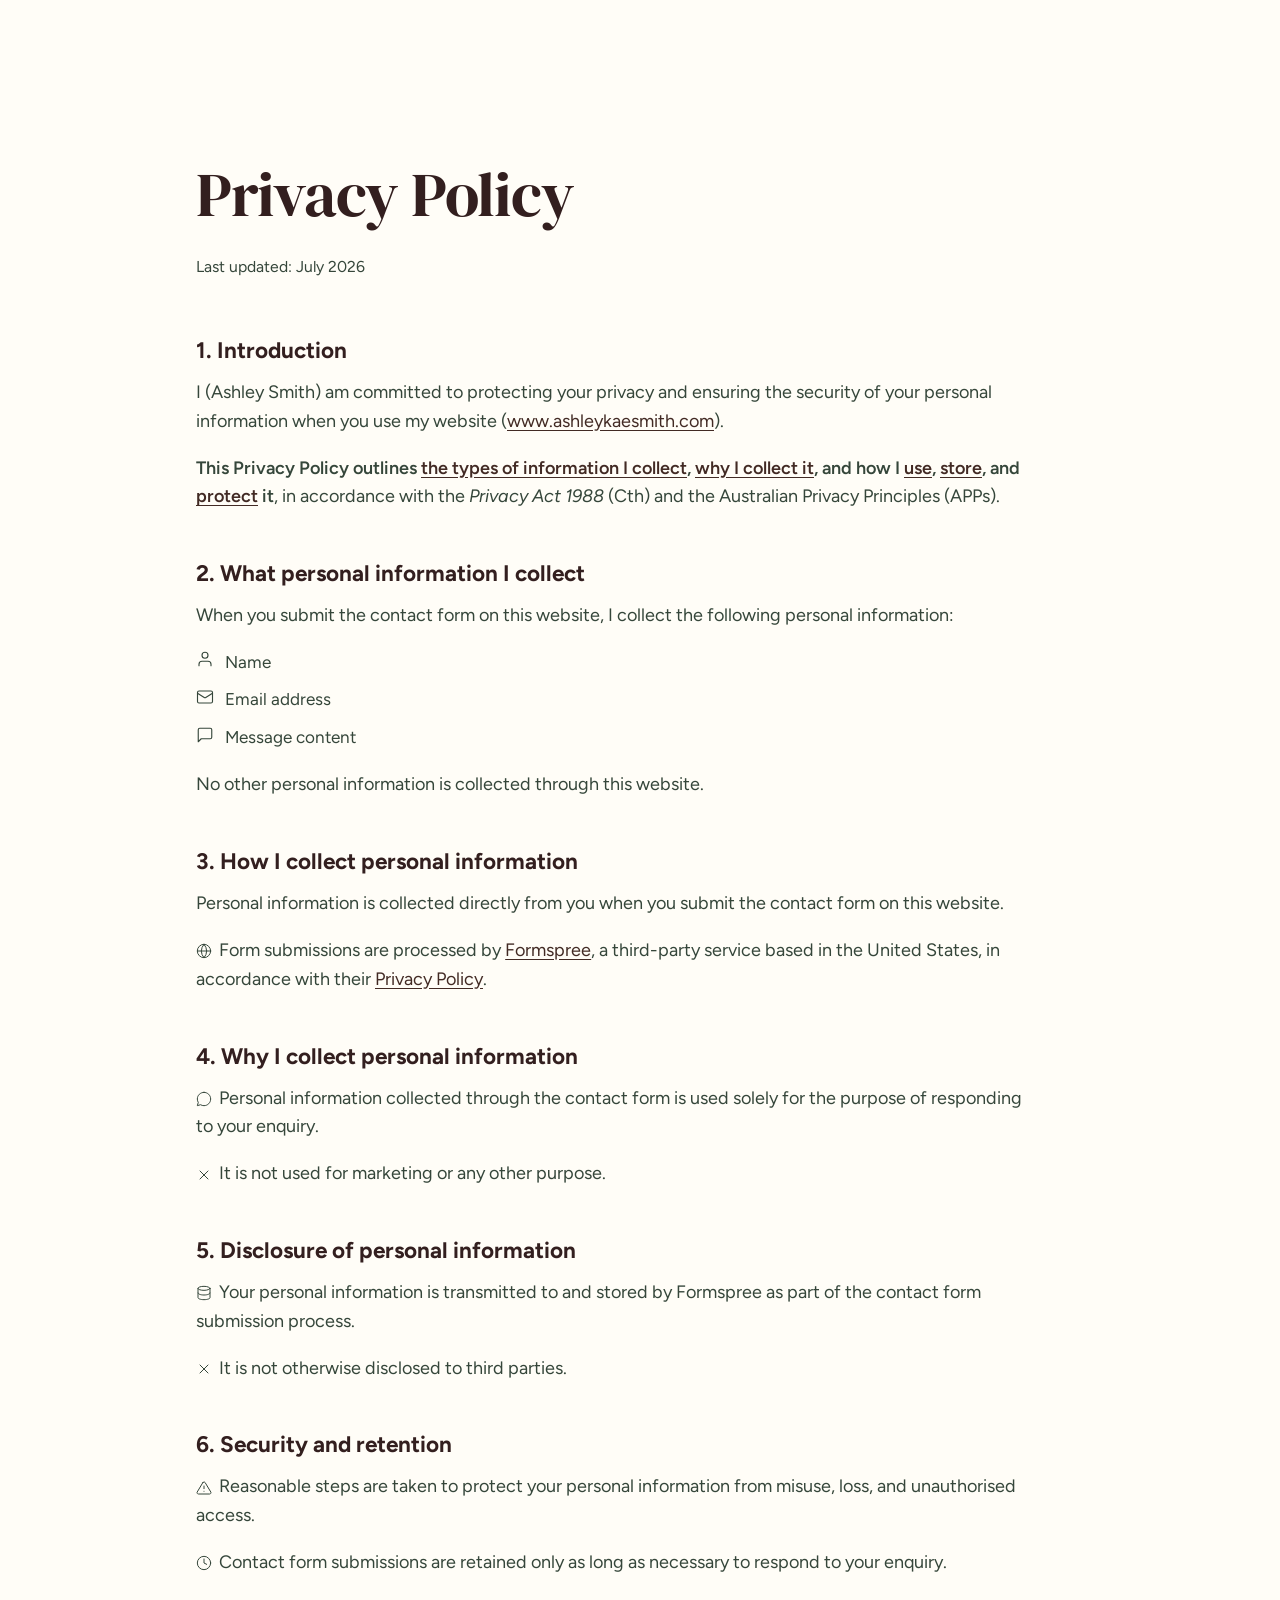
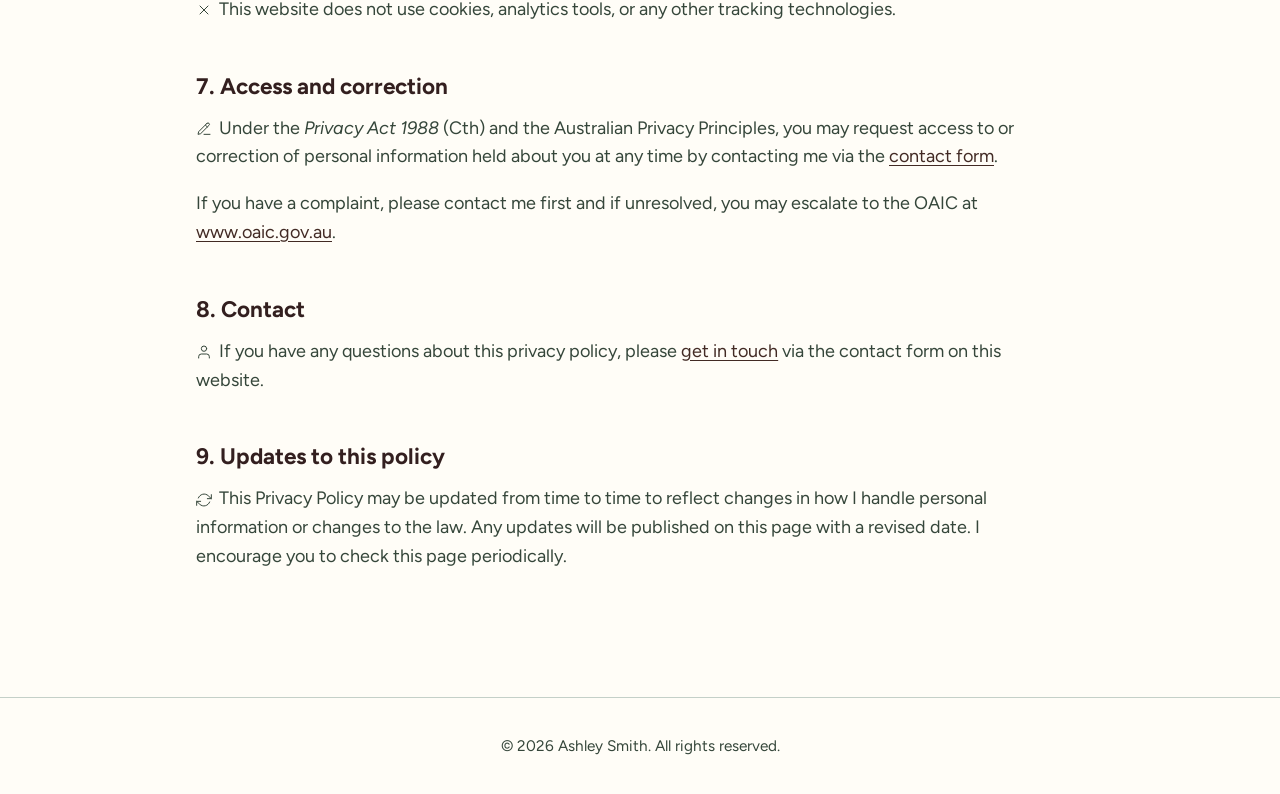
==== privacy.html @ 4164ea61 "Added privacy policy" ====
<!DOCTYPE html>
<html lang="en">
<head>
  <meta charset="UTF-8" />
  <meta name="viewport" content="width=device-width, initial-scale=1.0" />
  <title>Privacy Policy — Ashley Smith</title>
  <meta name="robots" content="noindex, follow" />
  <link rel="icon" href="icons/AS.svg" type="image/svg+xml" />
  <meta name="theme-color" content="#fffdf7" />
  <link rel="preconnect" href="https://fonts.googleapis.com" />
  <link rel="preconnect" href="https://fonts.gstatic.com" crossorigin />
  <link href="https://fonts.googleapis.com/css2?family=DM+Serif+Display:ital@0;1&family=Figtree:ital,wght@0,300..900;1,300..900&display=swap" rel="stylesheet" />
  <link rel="stylesheet" href="styles.css" />
  <style>
    .privacy-layout {
      max-width: var(--max-w);
      margin: 0 auto;
      padding: 8rem 2rem 6rem;
      display: flex;
      gap: 4rem;
      align-items: flex-start;
      justify-content: center;
    }

    .privacy-sidebar {
      flex: 0 0 200px;
      position: sticky;
      top: 9rem;
      align-self: flex-start;
      margin-top: 11rem;
    }

    .privacy-layout {
      justify-content: center;
    }

    .privacy-sidebar ol {
      list-style: none;
      padding: 0;
      margin: 0;
      border-left: 2px solid var(--light);
      padding-left: 1rem;
      display: flex;
      flex-direction: column;
      gap: 0.75rem;
    }

    .privacy-sidebar li a {
      font-size: 0.8rem;
      color: var(--gray);
      text-decoration: none;
      transition: color 0.2s;
      display: block;
      line-height: 1.4;
    }

    .privacy-sidebar li a:hover,
    .privacy-sidebar li a.active {
      color: var(--black);
      font-weight: 600;
    }

    .privacy-content {
      flex: 1;
      min-width: 0;
    }

    .privacy-content h1 {
      font-size: clamp(2rem, 5vw, 3.5rem);
      margin-bottom: 0.5rem;
    }

    .privacy-content .last-updated {
      font-size: 0.875rem;
      color: var(--gray);
      margin-bottom: 3rem;
      max-width: none;
    }

    .privacy-content h2 {
      font-size: 1.25rem;
      margin-top: 2.5rem;
      margin-bottom: 0.5rem;
      scroll-margin-top: 5rem;
    }

    .privacy-content p {
      margin-bottom: 1rem;
      max-width: 70ch;
    }

    .privacy-content a {
      color: var(--accent);
      text-decoration: underline;
      text-underline-offset: 3px;
    }

    .toc {
      background: var(--light);
      border-radius: var(--radius);
      padding: 1.25rem 1.5rem;
      margin-bottom: 2rem;
      display: inline-block;
    }

    .toc ol {
      list-style: none;
      padding: 0;
      margin: 0;
      display: flex;
      flex-direction: column;
      gap: 0.4rem;
    }

    .toc a {
      font-size: 0.875rem;
      color: var(--gray);
      text-decoration: none;
    }

    .data-list {
      list-style: none;
      padding: 0;
      margin: 0.75rem 0 1rem;
      display: flex;
      flex-direction: column;
      gap: 0.5rem;
    }

    .data-list li {
      display: flex;
      align-items: center;
      gap: 0.6rem;
      font-size: 0.95rem;
      color: var(--gray);
    }

    .data-icon {
      font-size: 1rem;
    }

    .toc a:hover {
      color: var(--black);
      text-decoration: underline;
      text-underline-offset: 3px;
    }

    @media (max-width: 700px) {
      .privacy-layout {
        flex-direction: column;
        gap: 2rem;
      }
      .privacy-sidebar {
        position: static;
        flex: none;
        width: 100%;
      }
      .privacy-sidebar ol {
        flex-direction: row;
        flex-wrap: wrap;
        border-left: none;
        border-top: 2px solid var(--light);
        padding-left: 0;
        padding-top: 1rem;
        gap: 0.5rem 1rem;
      }
    }
  </style>
</head>
<body>

<main>
    <div class="privacy-layout">

<div class="privacy-content">
        <h1>Privacy Policy</h1>
        <p class="last-updated">Last updated: July 2026</p>

        <h2 id="s1">1. Introduction</h2>
        <p>I (Ashley Smith) am committed to protecting your privacy and ensuring the security of your personal information when you use my website (<a href="https://www.ashleykaesmith.com">www.ashleykaesmith.com</a>).</p>
        <p><span style="font-weight:600;">This Privacy Policy outlines <a href="#s2">the types of information I collect</a>, <a href="#s4">why I collect it</a>, and how I <a href="#s4">use</a>, <a href="#s5">store</a>, and <a href="#s6">protect</a> it</span>, in accordance with the <em>Privacy Act 1988</em> (Cth) and the Australian Privacy Principles (APPs).</p>

        <h2 id="s2">2. What personal information I collect</h2>
        <p>When you submit the contact form on this website, I collect the following personal information:</p>
        <ul class="data-list">
          <li>
            <span class="data-icon">
              <svg xmlns="http://www.w3.org/2000/svg" width="18" height="18" viewBox="0 0 24 24" fill="none" stroke="currentColor" stroke-width="1.5" stroke-linecap="round" stroke-linejoin="round"><path d="M20 21v-2a4 4 0 0 0-4-4H8a4 4 0 0 0-4 4v2"/><circle cx="12" cy="7" r="4"/></svg>
            </span>
            Name
          </li>
          <li>
            <span class="data-icon">
              <svg xmlns="http://www.w3.org/2000/svg" width="18" height="18" viewBox="0 0 24 24" fill="none" stroke="currentColor" stroke-width="1.5" stroke-linecap="round" stroke-linejoin="round"><rect width="20" height="16" x="2" y="4" rx="2"/><path d="m22 7-8.97 5.7a1.94 1.94 0 0 1-2.06 0L2 7"/></svg>
            </span>
            Email address
          </li>
          <li>
            <span class="data-icon">
              <svg xmlns="http://www.w3.org/2000/svg" width="18" height="18" viewBox="0 0 24 24" fill="none" stroke="currentColor" stroke-width="1.5" stroke-linecap="round" stroke-linejoin="round"><path d="M21 15a2 2 0 0 1-2 2H7l-4 4V5a2 2 0 0 1 2-2h14a2 2 0 0 1 2 2z"/></svg>
            </span>
            Message content
          </li>
        </ul>
        <p>No other personal information is collected through this website.</p>

        <h2 id="s3">3. How I collect personal information</h2>
        <p>Personal information is collected directly from you when you submit the contact form on this website.</p>
        <p style="max-width:70ch;">
          <svg xmlns="http://www.w3.org/2000/svg" width="16" height="16" viewBox="0 0 24 24" fill="none" stroke="currentColor" stroke-width="1.5" stroke-linecap="round" stroke-linejoin="round" style="display:inline; vertical-align:middle; margin-right:0.4rem; color:var(--gray);"><circle cx="12" cy="12" r="10"/><path d="M2 12h20"/><path d="M12 2a15.3 15.3 0 0 1 4 10 15.3 15.3 0 0 1-4 10 15.3 15.3 0 0 1-4-10 15.3 15.3 0 0 1 4-10z"/></svg>Form submissions are processed by <a href="https://formspree.io" target="_blank" rel="noopener noreferrer">Formspree</a>, a third-party service based in the United States, in accordance with their <a href="https://formspree.io/legal/privacy-policy" target="_blank" rel="noopener noreferrer">Privacy Policy</a>.
        </p>

        <h2 id="s4">4. Why I collect personal information</h2>
        <p style="max-width:70ch;">
          <svg xmlns="http://www.w3.org/2000/svg" width="16" height="16" viewBox="0 0 24 24" fill="none" stroke="currentColor" stroke-width="1.5" stroke-linecap="round" stroke-linejoin="round" style="display:inline; vertical-align:middle; margin-right:0.4rem; color:var(--gray);"><path d="M12 2C6.477 2 2 6.477 2 12c0 1.89.525 3.66 1.438 5.168L2 22l4.832-1.438A9.956 9.956 0 0 0 12 22c5.523 0 10-4.477 10-10S17.523 2 12 2z"/></svg>Personal information collected through the contact form is used solely for the purpose of responding to your enquiry.
        </p>
        <p style="max-width:70ch;">
          <svg xmlns="http://www.w3.org/2000/svg" width="16" height="16" viewBox="0 0 24 24" fill="none" stroke="currentColor" stroke-width="1.5" stroke-linecap="round" stroke-linejoin="round" style="display:inline; vertical-align:middle; margin-right:0.4rem; color:var(--gray);"><line x1="18" y1="6" x2="6" y2="18"/><line x1="6" y1="6" x2="18" y2="18"/></svg>It is not used for marketing or any other purpose.
        </p>

        <h2 id="s5">5. Disclosure of personal information</h2>
        <p style="max-width:70ch;">
          <svg xmlns="http://www.w3.org/2000/svg" width="16" height="16" viewBox="0 0 24 24" fill="none" stroke="currentColor" stroke-width="1.5" stroke-linecap="round" stroke-linejoin="round" style="display:inline; vertical-align:middle; margin-right:0.4rem; color:var(--gray);"><ellipse cx="12" cy="5" rx="9" ry="3"/><path d="M21 12c0 1.66-4 3-9 3s-9-1.34-9-3"/><path d="M3 5v14c0 1.66 4 3 9 3s9-1.34 9-3V5"/></svg>Your personal information is transmitted to and stored by Formspree as part of the contact form submission process.
        </p>
        <p style="max-width:70ch;">
          <svg xmlns="http://www.w3.org/2000/svg" width="16" height="16" viewBox="0 0 24 24" fill="none" stroke="currentColor" stroke-width="1.5" stroke-linecap="round" stroke-linejoin="round" style="display:inline; vertical-align:middle; margin-right:0.4rem; color:var(--gray);"><line x1="18" y1="6" x2="6" y2="18"/><line x1="6" y1="6" x2="18" y2="18"/></svg>It is not otherwise disclosed to third parties.
        </p>

        <h2 id="s6">6. Security and retention</h2>
        <p style="max-width:70ch;">
          <svg xmlns="http://www.w3.org/2000/svg" width="16" height="16" viewBox="0 0 24 24" fill="none" stroke="currentColor" stroke-width="1.5" stroke-linecap="round" stroke-linejoin="round" style="display:inline; vertical-align:middle; margin-right:0.4rem; color:var(--gray);"><path d="M10.29 3.86L1.82 18a2 2 0 0 0 1.71 3h16.94a2 2 0 0 0 1.71-3L13.71 3.86a2 2 0 0 0-3.42 0z"/><line x1="12" y1="9" x2="12" y2="13"/><line x1="12" y1="17" x2="12.01" y2="17"/></svg>Reasonable steps are taken to protect your personal information from misuse, loss, and unauthorised access.
        </p>
        <p style="max-width:70ch;">
          <svg xmlns="http://www.w3.org/2000/svg" width="16" height="16" viewBox="0 0 24 24" fill="none" stroke="currentColor" stroke-width="1.5" stroke-linecap="round" stroke-linejoin="round" style="display:inline; vertical-align:middle; margin-right:0.4rem; color:var(--gray);"><circle cx="12" cy="12" r="10"/><polyline points="12 6 12 12 16 14"/></svg>Contact form submissions are retained only as long as necessary to respond to your enquiry.
        </p>
        <p style="max-width:70ch;">
          <svg xmlns="http://www.w3.org/2000/svg" width="16" height="16" viewBox="0 0 24 24" fill="none" stroke="currentColor" stroke-width="1.5" stroke-linecap="round" stroke-linejoin="round" style="display:inline; vertical-align:middle; margin-right:0.4rem; color:var(--gray);"><line x1="18" y1="6" x2="6" y2="18"/><line x1="6" y1="6" x2="18" y2="18"/></svg>This website does not use cookies, analytics tools, or any other tracking technologies.
        </p>

        <h2 id="s7">7. Access and correction</h2>
        <p style="max-width:70ch;">
          <svg xmlns="http://www.w3.org/2000/svg" width="16" height="16" viewBox="0 0 24 24" fill="none" stroke="currentColor" stroke-width="1.5" stroke-linecap="round" stroke-linejoin="round" style="display:inline; vertical-align:middle; margin-right:0.4rem; color:var(--gray);"><path d="M12 20h9"/><path d="M16.5 3.5a2.121 2.121 0 0 1 3 3L7 19l-4 1 1-4L16.5 3.5z"/><path d="M14 6l3 3"/></svg>Under the <em>Privacy Act 1988</em> (Cth) and the Australian Privacy Principles, you may request access to or correction of personal information held about you at any time by contacting me via the <a href="index.html#contact">contact form</a>.
        </p>
        <p>If you have a complaint, please contact me first and if unresolved, you may escalate to the OAIC at <a href="https://www.oaic.gov.au" target="_blank" rel="noopener noreferrer">www.oaic.gov.au</a>.</p>

        <h2 id="s8">8. Contact</h2>
        <p style="max-width:70ch;">
          <svg xmlns="http://www.w3.org/2000/svg" width="16" height="16" viewBox="0 0 24 24" fill="none" stroke="currentColor" stroke-width="1.5" stroke-linecap="round" stroke-linejoin="round" style="display:inline; vertical-align:middle; margin-right:0.4rem; color:var(--gray);"><path d="M20 21v-2a4 4 0 0 0-4-4H8a4 4 0 0 0-4 4v2"/><circle cx="12" cy="7" r="4"/></svg>If you have any questions about this privacy policy, please <a href="index.html#contact">get in touch</a> via the contact form on this website.
        </p>

        <h2 id="s9">9. Updates to this policy</h2>
        <p style="max-width:70ch;">
          <svg xmlns="http://www.w3.org/2000/svg" width="16" height="16" viewBox="0 0 24 24" fill="none" stroke="currentColor" stroke-width="1.5" stroke-linecap="round" stroke-linejoin="round" style="display:inline; vertical-align:middle; margin-right:0.4rem; color:var(--gray);"><polyline points="23 4 23 10 17 10"/><polyline points="1 20 1 14 7 14"/><path d="M3.51 9a9 9 0 0 1 14.85-3.36L23 10M1 14l4.64 4.36A9 9 0 0 0 20.49 15"/></svg>This Privacy Policy may be updated from time to time to reflect changes in how I handle personal information or changes to the law. Any updates will be published on this page with a revised date. I encourage you to check this page periodically.
        </p>
      </div>

    </div>
  </main>

  <footer>
    <p>&copy; <span id="footer-year"></span> Ashley Smith. All rights reserved.</p>
  </footer>

  <script>
    document.getElementById('footer-year').textContent = new Date().getFullYear();

    const sections = document.querySelectorAll('.privacy-content h2');
    const links = document.querySelectorAll('.privacy-sidebar a');

    const observer = new IntersectionObserver(entries => {
      entries.forEach(entry => {
        if (entry.isIntersecting) {
          links.forEach(l => l.classList.remove('active'));
          const active = document.querySelector(`.privacy-sidebar a[href="#${entry.target.id}"]`);
          if (active) active.classList.add('active');
        }
      });
    }, { rootMargin: '-20% 0px -70% 0px' });

    sections.forEach(s => observer.observe(s));
  </script>

</body>
</html>
---- styles.css ----
/* ── Reset & Base ── */
*, *::before, *::after {
  box-sizing: border-box;
  margin: 0;
  padding: 0;
}

:root {
  --evergreen:       #04251c;
  --dark-slate-grey: #35463a;
  --porcelain:       #fffdf7;
  --dark-coffee:     #422a24;
  --coffee-bean:     #331F1F;

  --black:   var(--coffee-bean);
  --white:   var(--porcelain);
  --accent:  var(--dark-coffee);
  --gray:    var(--dark-slate-grey);
  --light:   #c4d0c8;

  --font-sans: "Figtree", sans-serif;
  --max-w: 960px;
  --radius: 12px;

  --nav-bg:        rgba(255, 253, 247, 0.88);
  --nav-mobile-bg: rgba(255, 253, 247, 0.97);
  --focus-ring:    rgba(79, 51, 43, 0.25);
}

html {
  scroll-behavior: smooth;
  font-size: 18px;
}

body {
  font-family: var(--font-sans);
  background: var(--white);
  color: var(--black);
  line-height: 1.6;
}

/* ── Typography ── */
h1 { font-size: clamp(3rem, 8vw, 6rem); font-weight: 400; letter-spacing: -0.02em; font-family: "DM Serif Display", serif; }
h2 { font-size: clamp(1.75rem, 4vw, 2.5rem); font-weight: 700; margin-bottom: 1.25rem; }
h3 { font-size: 1.125rem; font-weight: 600; margin-bottom: 0.5rem; }
p  { color: var(--gray); max-width: 60ch; }

/* ── Layout Helpers ── */
.container {
  max-width: var(--max-w);
  margin: 0 auto;
  padding: 0 1rem;
}

/* ── Nav ── */
header {
  position: fixed;
  top: 0; left: 0; right: 0;
  z-index: 100;
  backdrop-filter: blur(12px);
  -webkit-backdrop-filter: blur(12px);
  background: var(--nav-bg);
  border-bottom: 1px solid rgba(66, 42, 36, 0.3);
}

nav {
  max-width: var(--max-w);
  margin: 0 auto;
  padding: 0 1rem;
  height: 64px;
  display: flex;
  align-items: center;
  justify-content: space-between;
}

.logo {
  display: flex;
  align-items: center;
  text-decoration: none;
  transition: transform 0.2s;
}

.logo:hover { transform: translateY(-2px); }

.logo-img {
  display: block;
  height: 44px;
  width: auto;
  transition: filter 0.3s ease;
}

nav ul {
  list-style: none;
  display: flex;
  gap: 2rem;
}

nav a {
  text-decoration: none;
  color: var(--gray);
  font-size: 1rem;
  transition: color 0.2s;
}

nav a:hover { color: var(--black); font-weight: 700; text-decoration: underline; text-underline-offset: 6px; }

nav a.active { color: var(--black); font-weight: 700; text-decoration: underline; text-underline-offset: 6px; }

/* ── Hero ── */
#hero {
  min-height: 100vh;
  display: flex;
  align-items: center;
  padding: 0 1rem;
  max-width: var(--max-w);
  margin: 0 auto;
  position: relative;
}

.hero-content { padding-top: 64px; }

@media (max-width: 640px) {
  #hero {
    min-height: auto;
    padding-top: 10rem;
    padding-bottom: 10rem;
  }
  section#about {
    padding: 4rem 0 4rem !important;
  }
  section#research {
    padding: 4rem 0 4rem !important;
  }
  section#beyond {
    padding: 4rem 0 4rem !important;
  }
  section#contact {
    padding: 4rem 0 4rem !important;
  }
  .skills li::after {
    display: none;
  }
}


.scroll-indicator {
  position: absolute;
  bottom: 2rem;
  left: 50%;
  transform: translateX(-50%);
  color: var(--gray);
  opacity: 0.45;
  animation: scroll-bounce 2s ease-in-out infinite;
  transition: opacity 0.5s ease;
}

.scroll-indicator.hidden {
  opacity: 0;
  pointer-events: none;
}

@keyframes scroll-bounce {
  0%, 100% { transform: translateX(-50%) translateY(0); }
  50%       { transform: translateX(-50%) translateY(7px); }
}

.hero-heading {
  display: flex;
  flex-direction: column;
  max-width: none;
}

.eyebrow {
  color: var(--accent);
  font-size: 1.25rem;
  font-weight: 500;
  letter-spacing: 0.02em;
}

.hero-name {
  color: var(--black);
  font-size: clamp(3rem, 8vw, 6rem);
  font-weight: 400;
  letter-spacing: -0.02em;
  font-family: "DM Serif Display", serif;
}

.tagline {
  font-size: clamp(1rem, 2.5vw, 1.5rem);
  color: var(--gray);
  margin: 0.75rem 0 2rem;
  max-width: none;
}

/* ── Buttons ── */
.btn {
  display: inline-block;
  background: var(--black);
  color: var(--white);
  text-decoration: none;
  padding: 0.75rem 1.75rem;
  border-radius: var(--radius);
  font-size: 0.95rem;
  font-weight: 500;
  transition: background 0.2s, transform 0.15s;
}

.btn:hover {
  background: var(--accent);
  transform: translateY(-2px);
}

.link {
  color: var(--accent);
  text-decoration: none;
  font-weight: 500;
  font-size: 0.9rem;
}

.link:hover { text-decoration: underline; }

.btn-porcelain {
  background: var(--porcelain);
  color: var(--evergreen);
}

.btn-porcelain:hover {
  background: var(--light);
  color: var(--evergreen);
}

/* ── Sections ── */
section:not(#hero) {
  padding: 6rem 0;
}

/* ── About ── */
#about { padding-top: 3rem; }

.about-layout {
  display: flex;
  align-items: flex-start;
  gap: 5rem;
  margin-top: 0.5rem;
}

.about-portrait {
  flex: 0 0 220px;
  border-radius: var(--radius);
  overflow: hidden;
  background: var(--light);
}

.about-portrait img {
  width: 100%;
  aspect-ratio: 3 / 4;
  object-fit: cover;
  display: block;
  /* placeholder tint when no image is loaded */
  background: var(--light);
}

.about-body {
  flex: 1;
  padding-top: 0.25rem;
}

@media (max-width: 640px) {
  .about-layout {
    flex-direction: column;
    gap: 1.5rem;
  }
  .about-portrait {
    flex: 0 0 auto;
    width: 80%;
    margin: 0 auto;
  }
  .skills {
    justify-content: center;
  }
}

.skills {
  list-style: none;
  display: flex;
  flex-wrap: wrap;
  gap: 0.75rem;
  margin-top: 1.75rem;
}

.skills li {
  background: var(--light);
  color: var(--black);
  padding: 0.4rem 1rem;
  border-radius: 999px;
  font-size: 0.875rem;
  font-weight: 500;
  position: relative;
  cursor: default;
}

.skills li::after {
  content: attr(data-tooltip);
  position: absolute;
  top: calc(100% + 10px);
  left: 50%;
  transform: translateX(-50%);
  background: var(--black);
  color: var(--white);
  font-size: 0.8rem;
  font-weight: 400;
  line-height: 1.5;
  padding: 0.6rem 0.875rem;
  border-radius: 8px;
  width: max-content;
  max-width: 220px;
  white-space: normal;
  text-align: center;
  opacity: 0;
  pointer-events: none;
  transition: opacity 0.2s;
  z-index: 50;
}

.skills li:hover::after {
  opacity: 1;
}

/* ── Education Timeline ── */
.education {
  margin-top: 1.75rem;
}

.education-heading {
  margin-bottom: 1rem;
}

.education-type { 
  font-weight: 600;
  font-size: 0.95rem;
  color: var(--black);
}

.education-date {
  font-size: 0.8rem;
  color: var(--gray);
}

.education-org {
  margin-bottom: 1rem;
  font-size: 0.8rem;
  color: var(--gray)
}

/* ── Experience Timeline ── */
.experience {
  margin-top: 1.75rem;
}

.experience-heading {
  margin-bottom: 1.25rem;
}

.timeline {
  list-style: none;
  border-left: 2px solid var(--light);
  padding-left: 1.5rem;
  display: flex;
  flex-direction: column;
  gap: 1.25rem;
}

.timeline-item {
  display: grid;
  grid-template-columns: 10rem 1fr;
  grid-template-rows: auto auto;
  column-gap: 1rem;
  position: relative;
}

.timeline-item::before {
  content: '';
  position: absolute;
  left: -1.625rem;
  top: 0.45rem;
  width: 10px;
  height: 10px;
  border-radius: 50%;
  background: var(--accent);
  border: 2px solid var(--white);
}

.timeline-date {
  grid-column: 1;
  grid-row: 1 / 3;
  font-size: 0.8rem;
  color: var(--gray);
  padding-top: 0.15rem;
}

.timeline-role {
  grid-column: 2;
  grid-row: 1;
  font-weight: 600;
  font-size: 0.95rem;
  color: var(--black);
}

.timeline-org {
  grid-column: 2;
  grid-row: 2;
  font-size: 0.875rem;
  color: var(--gray);
}

@media (max-width: 900px) {
  .timeline-item {
    grid-template-columns: 1fr;
    grid-template-rows: auto auto auto;
  }
  .timeline-date {
    grid-column: 1;
    grid-row: 1;
    padding-top: 0;
    margin-bottom: 0.2rem;
  }
  .timeline-role { grid-column: 1; grid-row: 2; }
  .timeline-org  { grid-column: 1; grid-row: 3; }
}

/* ── Research ── */
#research { background: var(--evergreen); }
#research h2 { color: var(--white);
}

.projects-grid {
  display: grid;
  grid-template-columns: repeat(auto-fit, minmax(260px, 1fr));
  gap: 1.5rem;
  margin-top: 2rem;
}

.project-card {
  background: rgba(255, 253, 247, 0.1);
  border-radius: var(--radius);
  padding: 1.5rem;
  transition: transform 0.2s;
}

.project-card:hover { transform: translateY(-4px); }

.project-thumb {
  width: 100%;
  aspect-ratio: 16 / 9;
  object-fit: cover;
  border-radius: 8px;
  margin-bottom: 1.25rem;
  display: block;
  background: rgba(255, 253, 247, 0.15);
}

.project-card h3 { color: var(--white); }
.project-card p  { color: var(--light); font-size: 0.9rem; margin-bottom: 1rem; }

/* ── Beyond the Desk ── */
#beyond { background: var(--light); }

.photo-grid {
  display: grid;
  grid-template-columns: repeat(3, 1fr);
  grid-template-rows: 1fr 1fr;
  gap: 0.875rem;
  margin-top: 2rem;
}

.photo-item {
  margin: 0;
  overflow: hidden;
  border-radius: var(--radius);
  position: relative;
}

.photo-item img {
  width: 100%;
  height: 100%;
  object-fit: cover;
  display: block;
  border-radius: var(--radius);
  transition: transform 0.35s ease;
  background: var(--light);
  min-height: 180px;
}

.photo-item:hover img { transform: scale(1.03); }

.photo-item figcaption {
  position: absolute;
  bottom: 0; left: 0; right: 0;
  padding: 0.6rem 0.875rem;
  font-size: 0.8rem;
  color: #fff;
  background: linear-gradient(transparent, rgba(0,0,0,0.5));
  border-radius: 0 0 var(--radius) var(--radius);
  opacity: 0;
  transition: opacity 0.25s;
  max-width: none;
}

.photo-item:hover figcaption { opacity: 1; }

/* Explicit placement: tall in cols 1 & 3, stacked pair in col 2 */
.photo-grid .photo-item:nth-child(1) { grid-column: 1; grid-row: 1 / 3; }
.photo-grid .photo-item:nth-child(2) { grid-column: 2; grid-row: 1; }
.photo-grid .photo-item:nth-child(3) { grid-column: 2; grid-row: 2; }
.photo-grid .photo-item:nth-child(4) { grid-column: 3; grid-row: 1 / 3; }

@media (max-width: 600px) {
  .photo-grid {
    grid-template-columns: repeat(2, 1fr);
    grid-template-rows: auto;
  }
  .photo-grid .photo-item:nth-child(1) { grid-column: 1; grid-row: 1 / 3; }
  .photo-grid .photo-item:nth-child(2) { grid-column: 2; grid-row: 1; }
  .photo-grid .photo-item:nth-child(3) { grid-column: 2; grid-row: 2; }
  .photo-grid .photo-item:nth-child(4) { grid-column: 1 / 3; grid-row: 3; }
}

/* ── Contact ── */
#contact .btn { margin-top: 1.5rem; }

.social-links {
  list-style: none;
  display: flex;
  gap: 1.25rem;
  margin-top: 2rem;
  flex-wrap: wrap;
}

.social-links a {
  display: flex;
  flex-direction: column;
  align-items: center;
  gap: 0.4rem;
  color: var(--gray);
  text-decoration: none;
  transition: color 0.2s, transform 0.2s;
}

.social-links a:hover {
  color: var(--black);
  transform: translateY(-2px);
}

.social-links svg {
  width: 28px;
  height: 28px;
}

.social-links span {
  font-size: 0.75rem;
  font-weight: 500;
}

/* ── Contact Form ── */
#contact-form {
  margin-top: 1.25rem;
  max-width: 520px;
}

/* hide honeypot */
#contact-form input[name="_gotcha"] {
  display: none;
}

.form-group {
  display: flex;
  flex-direction: column;
  margin-bottom: 0.875rem;
}

.form-group label {
  font-size: 0.875rem;
  font-weight: 500;
  color: var(--black);
  margin-bottom: 0.3rem;
}

.form-group input,
.form-group textarea {
  font-family: var(--font-sans);
  font-size: 0.95rem;
  color: var(--black);
  background: var(--white);
  border: 1px solid var(--light);
  border-radius: 8px;
  padding: 0.5rem 0.875rem;
  transition: border-color 0.2s, box-shadow 0.2s;
  resize: vertical;
}

.form-group input:focus,
.form-group textarea:focus {
  outline: none;
  border-color: var(--accent);
  box-shadow: 0 0 0 3px var(--focus-ring);
}

.form-group input.invalid,
.form-group textarea.invalid {
  border-color: #ef4444;
}

.field-error {
  font-size: 0.8rem;
  color: #ef4444;
  margin-top: 0.3rem;
  min-height: 1em;
}

#submit-btn {
  margin-top: 0.5rem;
  cursor: pointer;
  border: none;
}

#submit-btn:disabled {
  opacity: 0.6;
  cursor: not-allowed;
  transform: none;
}

.form-status {
  margin-top: 1rem;
  font-size: 0.9rem;
  min-height: 1.4em;
}

.form-status.success { color: #16a34a; }
.form-status.error   { color: #ef4444; }

/* ── Footer ── */
footer {
  border-top: 1px solid var(--light);
  padding: 2rem 1rem;
  display: flex;
  flex-direction: column;
  align-items: center;
  gap: 1.25rem;
}

footer p {
  font-size: 0.85rem;
  color: var(--gray);
  margin: 0 auto;
}

.acknowledgement {
  font-size: 0.7rem;
  color: rgba(53, 70, 58, 0.8);
  max-width: 700px;
  text-align: center;
  font-style: italic;
}

footer .social-links {
  justify-content: center;
  margin-top: 0;
}


/* ── Hamburger ── */
.nav-toggle {
  display: none;
  flex-direction: column;
  justify-content: center;
  gap: 5px;
  background: none;
  border: none;
  cursor: pointer;
  padding: 4px;
  z-index: 200;
}

.nav-toggle span {
  display: block;
  width: 24px;
  height: 2px;
  background: var(--black);
  border-radius: 2px;
  transition: transform 0.3s ease, opacity 0.3s ease;
  transform-origin: center;
}

/* Animate to × when open */
.nav-toggle[aria-expanded="true"] span:nth-child(1) { transform: translateY(7px) rotate(45deg); }
.nav-toggle[aria-expanded="true"] span:nth-child(2) { opacity: 0; transform: scaleX(0); }
.nav-toggle[aria-expanded="true"] span:nth-child(3) { transform: translateY(-7px) rotate(-45deg); }

@media (max-width: 640px) {
  .nav-toggle { display: flex; }

  .nav-menu {
    position: fixed;
    top: 64px; left: 0; right: 0;
    background: var(--nav-mobile-bg);
    backdrop-filter: blur(12px);
    -webkit-backdrop-filter: blur(12px);
    flex-direction: column;
    align-items: center;
    gap: 0;
    padding: 1rem 0 1.5rem;
    border-bottom: 1px solid var(--light);
    /* hidden by default */
    opacity: 0;
    pointer-events: none;
    transform: translateY(-8px);
    transition: opacity 0.25s ease, transform 0.25s ease;
  }

  .nav-menu.is-open {
    opacity: 1;
    pointer-events: auto;
    transform: translateY(0);
  }

  .nav-menu li { width: 100%; text-align: center; }

  .nav-menu a {
    display: block;
    padding: 0.85rem 1.5rem;
    font-size: 1rem;
  }
}

/* ── Nav Right (ul + controls) ── */
.nav-right {
  display: flex;
  align-items: center;
  gap: 1.25rem;
}
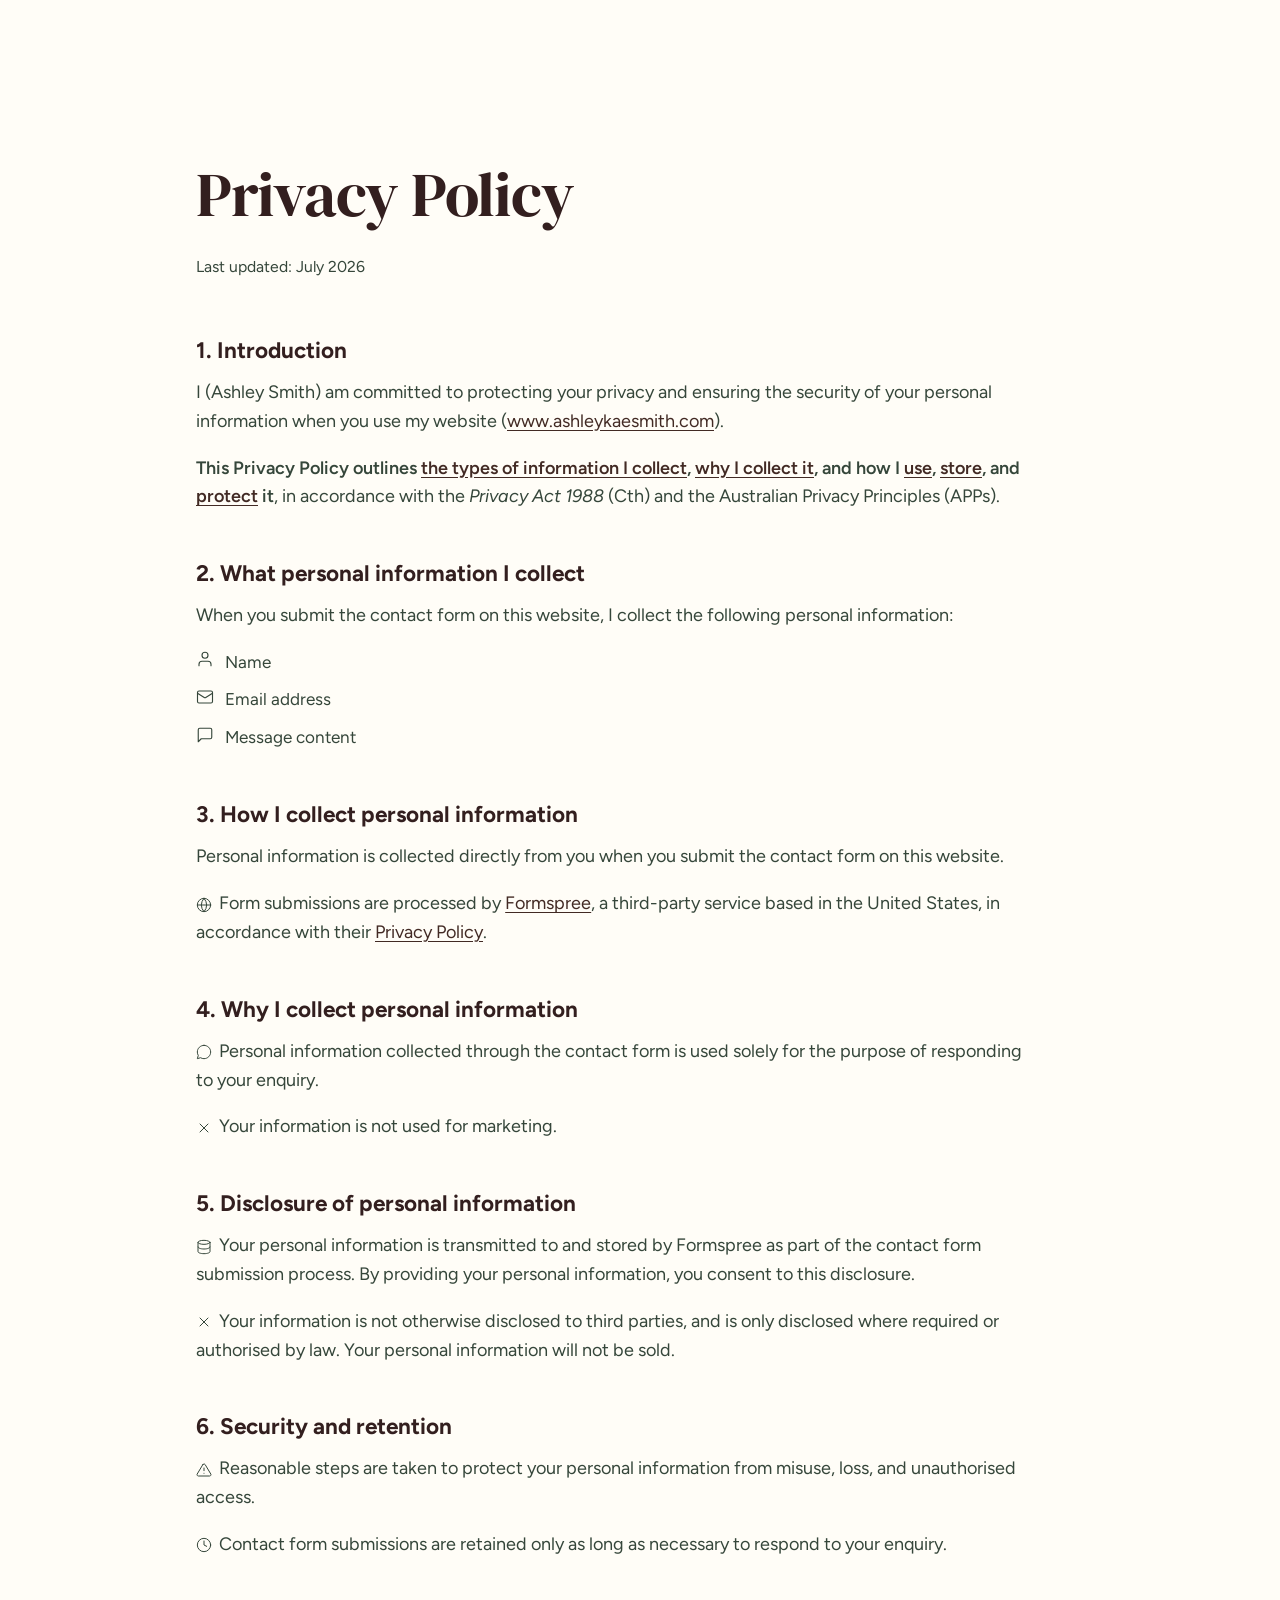
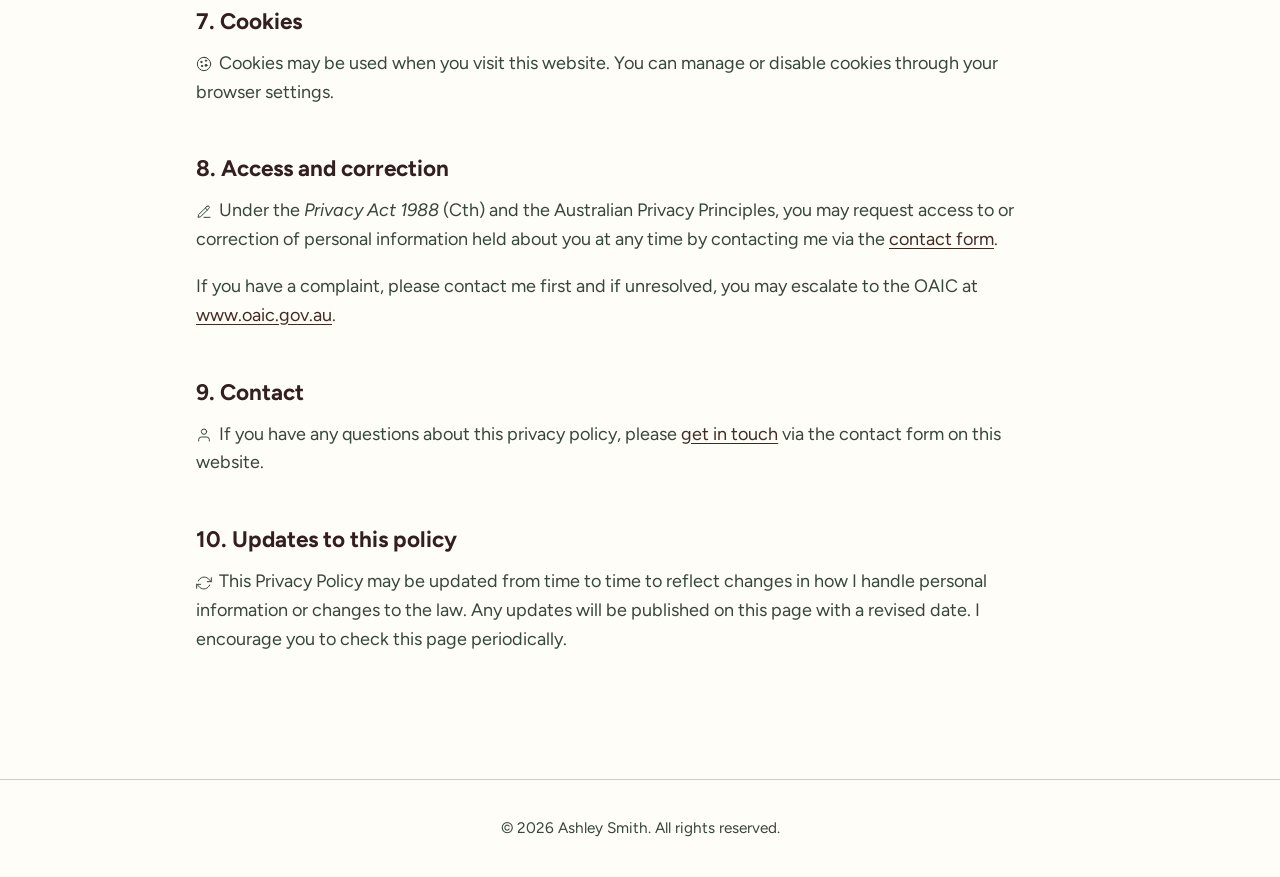
==== commit 7bd8585c: "Privacy Policy Update" ====
--- a/privacy.html
+++ b/privacy.html
@@ -202,7 +202,6 @@
             Message content
           </li>
         </ul>
-        <p>No other personal information is collected through this website.</p>
 
         <h2 id="s3">3. How I collect personal information</h2>
         <p>Personal information is collected directly from you when you submit the contact form on this website.</p>
@@ -215,15 +214,15 @@
           <svg xmlns="http://www.w3.org/2000/svg" width="16" height="16" viewBox="0 0 24 24" fill="none" stroke="currentColor" stroke-width="1.5" stroke-linecap="round" stroke-linejoin="round" style="display:inline; vertical-align:middle; margin-right:0.4rem; color:var(--gray);"><path d="M12 2C6.477 2 2 6.477 2 12c0 1.89.525 3.66 1.438 5.168L2 22l4.832-1.438A9.956 9.956 0 0 0 12 22c5.523 0 10-4.477 10-10S17.523 2 12 2z"/></svg>Personal information collected through the contact form is used solely for the purpose of responding to your enquiry.
         </p>
         <p style="max-width:70ch;">
-          <svg xmlns="http://www.w3.org/2000/svg" width="16" height="16" viewBox="0 0 24 24" fill="none" stroke="currentColor" stroke-width="1.5" stroke-linecap="round" stroke-linejoin="round" style="display:inline; vertical-align:middle; margin-right:0.4rem; color:var(--gray);"><line x1="18" y1="6" x2="6" y2="18"/><line x1="6" y1="6" x2="18" y2="18"/></svg>It is not used for marketing or any other purpose.
+          <svg xmlns="http://www.w3.org/2000/svg" width="16" height="16" viewBox="0 0 24 24" fill="none" stroke="currentColor" stroke-width="1.5" stroke-linecap="round" stroke-linejoin="round" style="display:inline; vertical-align:middle; margin-right:0.4rem; color:var(--gray);"><line x1="18" y1="6" x2="6" y2="18"/><line x1="6" y1="6" x2="18" y2="18"/></svg>Your information is not used for marketing.
         </p>
 
         <h2 id="s5">5. Disclosure of personal information</h2>
         <p style="max-width:70ch;">
-          <svg xmlns="http://www.w3.org/2000/svg" width="16" height="16" viewBox="0 0 24 24" fill="none" stroke="currentColor" stroke-width="1.5" stroke-linecap="round" stroke-linejoin="round" style="display:inline; vertical-align:middle; margin-right:0.4rem; color:var(--gray);"><ellipse cx="12" cy="5" rx="9" ry="3"/><path d="M21 12c0 1.66-4 3-9 3s-9-1.34-9-3"/><path d="M3 5v14c0 1.66 4 3 9 3s9-1.34 9-3V5"/></svg>Your personal information is transmitted to and stored by Formspree as part of the contact form submission process.
-        </p>
-        <p style="max-width:70ch;">
-          <svg xmlns="http://www.w3.org/2000/svg" width="16" height="16" viewBox="0 0 24 24" fill="none" stroke="currentColor" stroke-width="1.5" stroke-linecap="round" stroke-linejoin="round" style="display:inline; vertical-align:middle; margin-right:0.4rem; color:var(--gray);"><line x1="18" y1="6" x2="6" y2="18"/><line x1="6" y1="6" x2="18" y2="18"/></svg>It is not otherwise disclosed to third parties.
+          <svg xmlns="http://www.w3.org/2000/svg" width="16" height="16" viewBox="0 0 24 24" fill="none" stroke="currentColor" stroke-width="1.5" stroke-linecap="round" stroke-linejoin="round" style="display:inline; vertical-align:middle; margin-right:0.4rem; color:var(--gray);"><ellipse cx="12" cy="5" rx="9" ry="3"/><path d="M21 12c0 1.66-4 3-9 3s-9-1.34-9-3"/><path d="M3 5v14c0 1.66 4 3 9 3s9-1.34 9-3V5"/></svg>Your personal information is transmitted to and stored by Formspree as part of the contact form submission process. By providing your personal information, you consent to this disclosure.
+        </p>
+        <p style="max-width:70ch;">
+          <svg xmlns="http://www.w3.org/2000/svg" width="16" height="16" viewBox="0 0 24 24" fill="none" stroke="currentColor" stroke-width="1.5" stroke-linecap="round" stroke-linejoin="round" style="display:inline; vertical-align:middle; margin-right:0.4rem; color:var(--gray);"><line x1="18" y1="6" x2="6" y2="18"/><line x1="6" y1="6" x2="18" y2="18"/></svg>Your information is not otherwise disclosed to third parties, and is only disclosed where required or authorised by law. Your personal information will not be sold.
         </p>
 
         <h2 id="s6">6. Security and retention</h2>
@@ -233,22 +232,24 @@
         <p style="max-width:70ch;">
           <svg xmlns="http://www.w3.org/2000/svg" width="16" height="16" viewBox="0 0 24 24" fill="none" stroke="currentColor" stroke-width="1.5" stroke-linecap="round" stroke-linejoin="round" style="display:inline; vertical-align:middle; margin-right:0.4rem; color:var(--gray);"><circle cx="12" cy="12" r="10"/><polyline points="12 6 12 12 16 14"/></svg>Contact form submissions are retained only as long as necessary to respond to your enquiry.
         </p>
-        <p style="max-width:70ch;">
-          <svg xmlns="http://www.w3.org/2000/svg" width="16" height="16" viewBox="0 0 24 24" fill="none" stroke="currentColor" stroke-width="1.5" stroke-linecap="round" stroke-linejoin="round" style="display:inline; vertical-align:middle; margin-right:0.4rem; color:var(--gray);"><line x1="18" y1="6" x2="6" y2="18"/><line x1="6" y1="6" x2="18" y2="18"/></svg>This website does not use cookies, analytics tools, or any other tracking technologies.
-        </p>
-
-        <h2 id="s7">7. Access and correction</h2>
+
+        <h2 id="s7">7. Cookies</h2>
+        <p style="max-width:70ch;">
+          <svg xmlns="http://www.w3.org/2000/svg" width="16" height="16" viewBox="0 0 24 24" fill="none" stroke="currentColor" stroke-width="1.5" stroke-linecap="round" stroke-linejoin="round" style="display:inline; vertical-align:middle; margin-right:0.4rem; color:var(--gray);"><circle cx="12" cy="12" r="10"/><circle cx="8" cy="9" r="1" fill="currentColor"/><circle cx="15" cy="7" r="1" fill="currentColor"/><circle cx="9" cy="15" r="1" fill="currentColor"/><circle cx="15" cy="14" r="1.5" fill="currentColor"/><path d="M12 2a10 10 0 0 1 3 .46"/></svg>Cookies may be used when you visit this website. You can manage or disable cookies through your browser settings.
+        </p>
+
+        <h2 id="s8">8. Access and correction</h2>
         <p style="max-width:70ch;">
           <svg xmlns="http://www.w3.org/2000/svg" width="16" height="16" viewBox="0 0 24 24" fill="none" stroke="currentColor" stroke-width="1.5" stroke-linecap="round" stroke-linejoin="round" style="display:inline; vertical-align:middle; margin-right:0.4rem; color:var(--gray);"><path d="M12 20h9"/><path d="M16.5 3.5a2.121 2.121 0 0 1 3 3L7 19l-4 1 1-4L16.5 3.5z"/><path d="M14 6l3 3"/></svg>Under the <em>Privacy Act 1988</em> (Cth) and the Australian Privacy Principles, you may request access to or correction of personal information held about you at any time by contacting me via the <a href="index.html#contact">contact form</a>.
         </p>
         <p>If you have a complaint, please contact me first and if unresolved, you may escalate to the OAIC at <a href="https://www.oaic.gov.au" target="_blank" rel="noopener noreferrer">www.oaic.gov.au</a>.</p>
 
-        <h2 id="s8">8. Contact</h2>
+        <h2 id="s9">9. Contact</h2>
         <p style="max-width:70ch;">
           <svg xmlns="http://www.w3.org/2000/svg" width="16" height="16" viewBox="0 0 24 24" fill="none" stroke="currentColor" stroke-width="1.5" stroke-linecap="round" stroke-linejoin="round" style="display:inline; vertical-align:middle; margin-right:0.4rem; color:var(--gray);"><path d="M20 21v-2a4 4 0 0 0-4-4H8a4 4 0 0 0-4 4v2"/><circle cx="12" cy="7" r="4"/></svg>If you have any questions about this privacy policy, please <a href="index.html#contact">get in touch</a> via the contact form on this website.
         </p>
 
-        <h2 id="s9">9. Updates to this policy</h2>
+        <h2 id="s10">10. Updates to this policy</h2>
         <p style="max-width:70ch;">
           <svg xmlns="http://www.w3.org/2000/svg" width="16" height="16" viewBox="0 0 24 24" fill="none" stroke="currentColor" stroke-width="1.5" stroke-linecap="round" stroke-linejoin="round" style="display:inline; vertical-align:middle; margin-right:0.4rem; color:var(--gray);"><polyline points="23 4 23 10 17 10"/><polyline points="1 20 1 14 7 14"/><path d="M3.51 9a9 9 0 0 1 14.85-3.36L23 10M1 14l4.64 4.36A9 9 0 0 0 20.49 15"/></svg>This Privacy Policy may be updated from time to time to reflect changes in how I handle personal information or changes to the law. Any updates will be published on this page with a revised date. I encourage you to check this page periodically.
         </p>
--- a/styles.css
+++ b/styles.css
@@ -640,6 +640,7 @@
 
 /* ── Footer ── */
 footer {
+  text-align: center;
   border-top: 1px solid var(--light);
   padding: 2rem 1rem;
   display: flex;
@@ -657,9 +658,11 @@
 .acknowledgement {
   font-size: 0.7rem;
   color: rgba(53, 70, 58, 0.8);
-  max-width: 700px;
+  max-width: 900px;
+  width: 100%;
   text-align: center;
   font-style: italic;
+  margin: 0 auto;
 }
 
 footer .social-links {
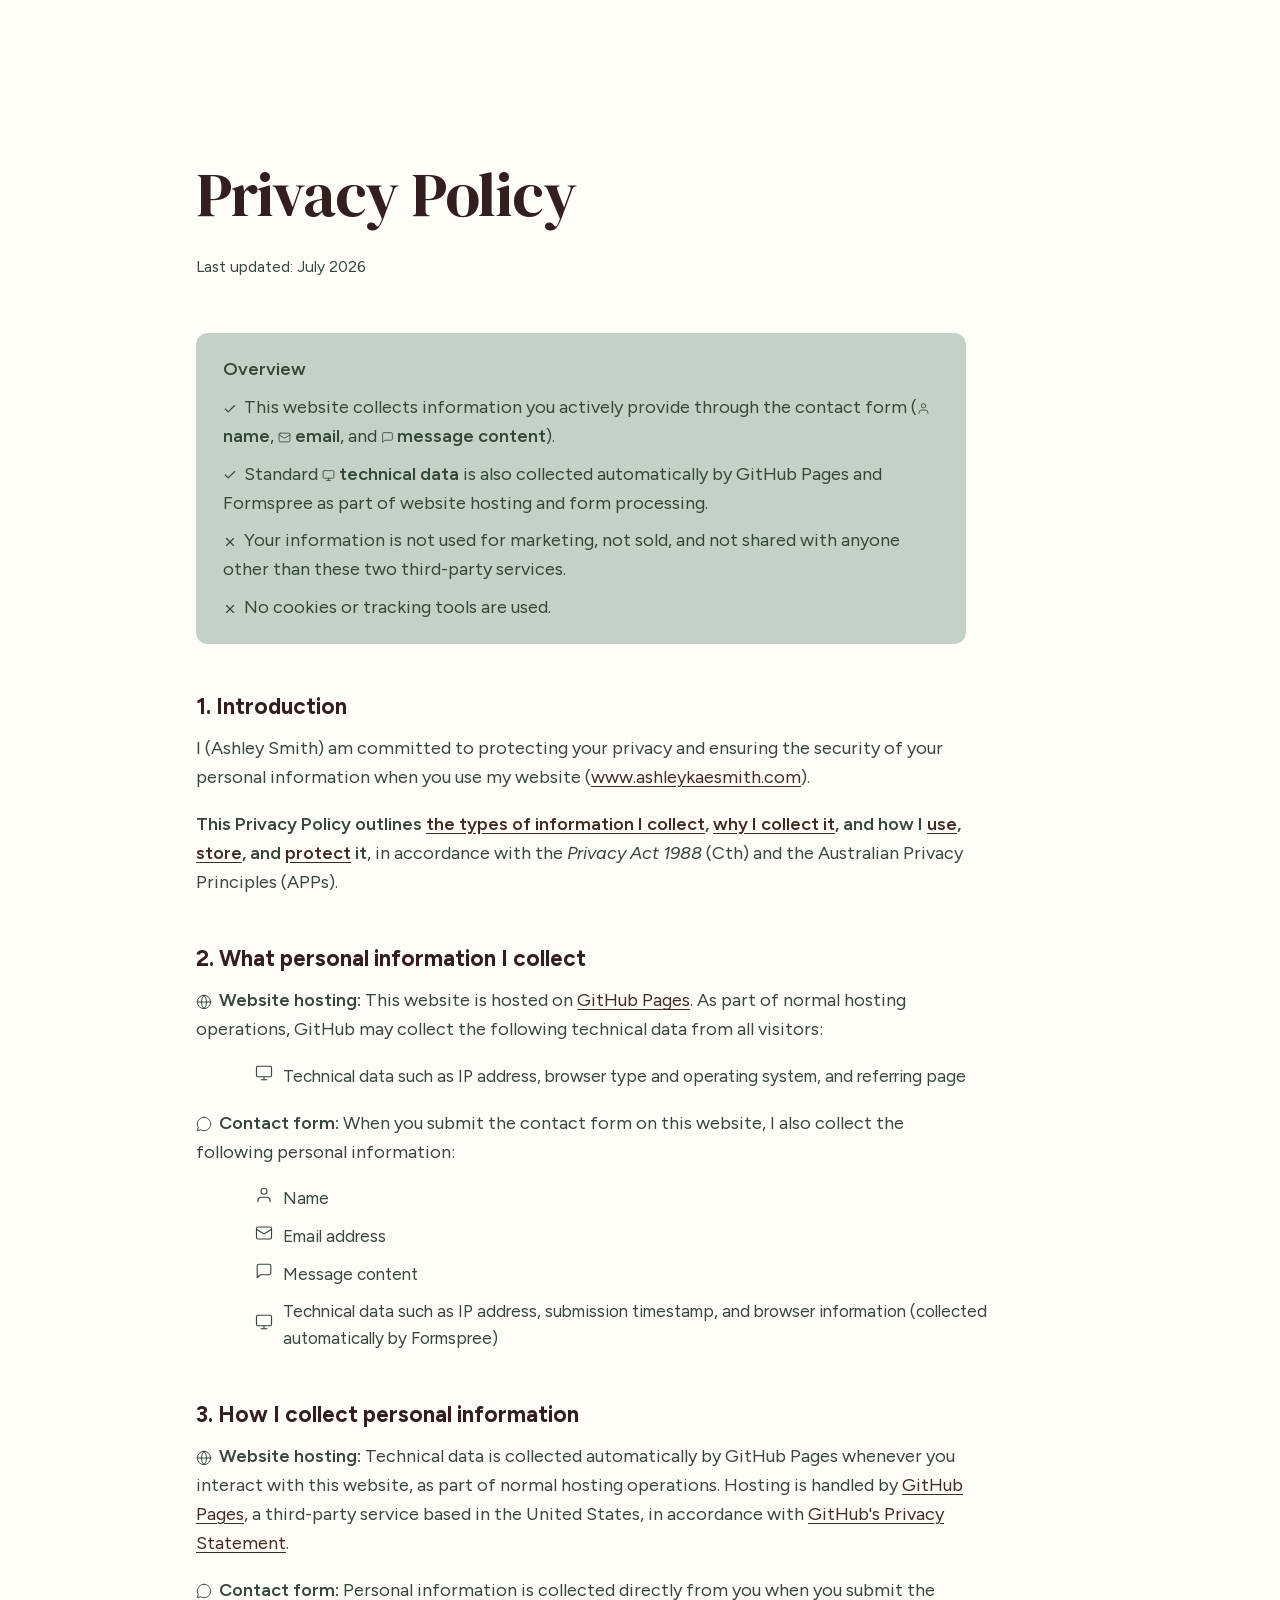
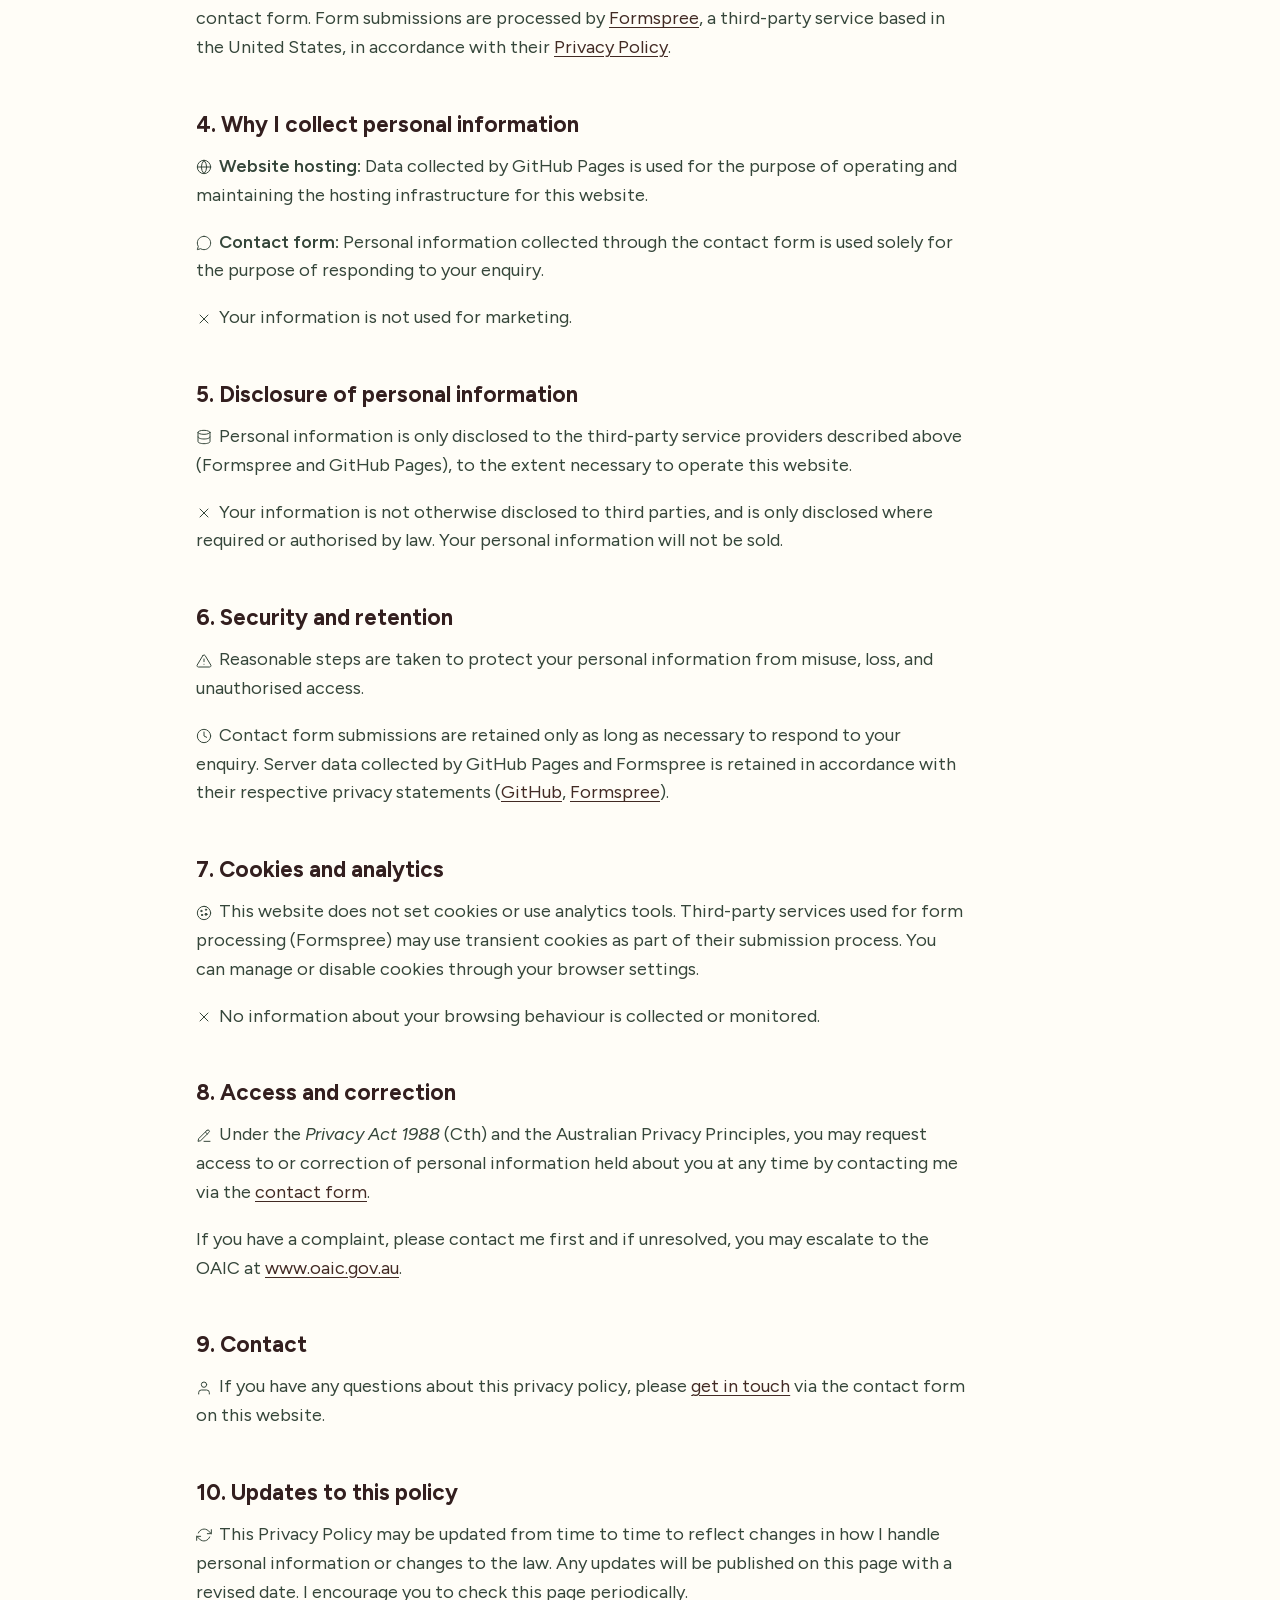
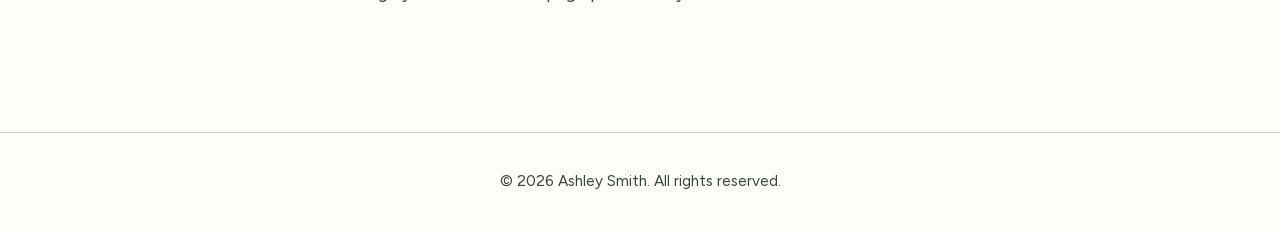
==== commit afca90e2: "Privacy Policy Style Update" ====
--- a/privacy.html
+++ b/privacy.html
@@ -3,13 +3,11 @@
 <head>
   <meta charset="UTF-8" />
   <meta name="viewport" content="width=device-width, initial-scale=1.0" />
+  <meta http-equiv="Content-Security-Policy" content="default-src 'self'; script-src 'self' 'unsafe-inline'; style-src 'self' 'unsafe-inline'; img-src 'self'; font-src 'self'; connect-src 'self' https://formspree.io; form-action 'self' https://formspree.io; frame-ancestors 'none'; base-uri 'self'; object-src 'none'" />
   <title>Privacy Policy — Ashley Smith</title>
   <meta name="robots" content="noindex, follow" />
   <link rel="icon" href="icons/AS.svg" type="image/svg+xml" />
   <meta name="theme-color" content="#fffdf7" />
-  <link rel="preconnect" href="https://fonts.googleapis.com" />
-  <link rel="preconnect" href="https://fonts.gstatic.com" crossorigin />
-  <link href="https://fonts.googleapis.com/css2?family=DM+Serif+Display:ital@0;1&family=Figtree:ital,wght@0,300..900;1,300..900&display=swap" rel="stylesheet" />
   <link rel="stylesheet" href="styles.css" />
   <style>
     .privacy-layout {
@@ -122,6 +120,7 @@
       list-style: none;
       padding: 0;
       margin: 0.75rem 0 1rem;
+      padding-left: 1.75rem;
       display: flex;
       flex-direction: column;
       gap: 0.5rem;
@@ -176,12 +175,36 @@
         <h1>Privacy Policy</h1>
         <p class="last-updated">Last updated: July 2026</p>
 
+        <div style="background: var(--light); border-radius: var(--radius); padding: 1.25rem 1.5rem; margin-bottom: 2rem; max-width: 70ch;">
+          <p style="font-weight: 600; margin-bottom: 0.5rem;">Overview</p>
+          <p style="margin-bottom: 0.5rem;"><svg xmlns="http://www.w3.org/2000/svg" width="14" height="14" viewBox="0 0 24 24" fill="none" stroke="currentColor" stroke-width="2" stroke-linecap="round" stroke-linejoin="round" style="display:inline; vertical-align:middle; margin-right:0.4rem; color:var(--gray);"><polyline points="20 6 9 17 4 12"/></svg>This website collects information you actively provide through the contact form (<svg xmlns="http://www.w3.org/2000/svg" width="13" height="13" viewBox="0 0 24 24" fill="none" stroke="currentColor" stroke-width="1.5" stroke-linecap="round" stroke-linejoin="round" style="display:inline; vertical-align:middle; margin-right:0.2rem; color:var(--gray);"><path d="M20 21v-2a4 4 0 0 0-4-4H8a4 4 0 0 0-4 4v2"/><circle cx="12" cy="7" r="4"/></svg><span style="font-weight:600;">name</span>, <svg xmlns="http://www.w3.org/2000/svg" width="13" height="13" viewBox="0 0 24 24" fill="none" stroke="currentColor" stroke-width="1.5" stroke-linecap="round" stroke-linejoin="round" style="display:inline; vertical-align:middle; margin-right:0.2rem; color:var(--gray);"><rect width="20" height="16" x="2" y="4" rx="2"/><path d="m22 7-8.97 5.7a1.94 1.94 0 0 1-2.06 0L2 7"/></svg><span style="font-weight:600;">email</span>, and <svg xmlns="http://www.w3.org/2000/svg" width="13" height="13" viewBox="0 0 24 24" fill="none" stroke="currentColor" stroke-width="1.5" stroke-linecap="round" stroke-linejoin="round" style="display:inline; vertical-align:middle; margin-right:0.2rem; color:var(--gray);"><path d="M21 15a2 2 0 0 1-2 2H7l-4 4V5a2 2 0 0 1 2-2h14a2 2 0 0 1 2 2z"/></svg><span style="font-weight:600;">message content</span>).</p>
+          <p style="margin-bottom: 0.5rem;"><svg xmlns="http://www.w3.org/2000/svg" width="14" height="14" viewBox="0 0 24 24" fill="none" stroke="currentColor" stroke-width="2" stroke-linecap="round" stroke-linejoin="round" style="display:inline; vertical-align:middle; margin-right:0.4rem; color:var(--gray);"><polyline points="20 6 9 17 4 12"/></svg>Standard <svg xmlns="http://www.w3.org/2000/svg" width="13" height="13" viewBox="0 0 24 24" fill="none" stroke="currentColor" stroke-width="1.5" stroke-linecap="round" stroke-linejoin="round" style="display:inline; vertical-align:middle; margin-right:0.2rem; color:var(--gray);"><rect x="2" y="3" width="20" height="14" rx="2"/><path d="M8 21h8"/><path d="M12 17v4"/></svg><span style="font-weight:600;">technical data</span> is also collected automatically by GitHub Pages and Formspree as part of website hosting and form processing.</p>
+          <p style="margin-bottom: 0.5rem;"><svg xmlns="http://www.w3.org/2000/svg" width="14" height="14" viewBox="0 0 24 24" fill="none" stroke="currentColor" stroke-width="2" stroke-linecap="round" stroke-linejoin="round" style="display:inline; vertical-align:middle; margin-right:0.4rem; color:var(--gray);"><line x1="18" y1="6" x2="6" y2="18"/><line x1="6" y1="6" x2="18" y2="18"/></svg>Your information is not used for marketing, not sold, and not shared with anyone other than these two third-party services.</p>
+          <p style="margin-bottom: 0;"><svg xmlns="http://www.w3.org/2000/svg" width="14" height="14" viewBox="0 0 24 24" fill="none" stroke="currentColor" stroke-width="2" stroke-linecap="round" stroke-linejoin="round" style="display:inline; vertical-align:middle; margin-right:0.4rem; color:var(--gray);"><line x1="18" y1="6" x2="6" y2="18"/><line x1="6" y1="6" x2="18" y2="18"/></svg>No cookies or tracking tools are used.</p>
+        </div>
+
         <h2 id="s1">1. Introduction</h2>
         <p>I (Ashley Smith) am committed to protecting your privacy and ensuring the security of your personal information when you use my website (<a href="https://www.ashleykaesmith.com">www.ashleykaesmith.com</a>).</p>
-        <p><span style="font-weight:600;">This Privacy Policy outlines <a href="#s2">the types of information I collect</a>, <a href="#s4">why I collect it</a>, and how I <a href="#s4">use</a>, <a href="#s5">store</a>, and <a href="#s6">protect</a> it</span>, in accordance with the <em>Privacy Act 1988</em> (Cth) and the Australian Privacy Principles (APPs).</p>
+        <p><span style="font-weight:600;">This Privacy Policy outlines <a href="#s2">the types of information I collect</a>, <a href="#s4">why I collect it</a>, and how I <a href="#s4">use</a>, <a href="#s6">store</a>, and <a href="#s6">protect</a> it</span>, in accordance with the <em>Privacy Act 1988</em> (Cth) and the Australian Privacy Principles (APPs).</p>
 
         <h2 id="s2">2. What personal information I collect</h2>
-        <p>When you submit the contact form on this website, I collect the following personal information:</p>
+        <p style="max-width:70ch;">
+          <svg xmlns="http://www.w3.org/2000/svg" width="16" height="16" viewBox="0 0 24 24" fill="none" stroke="currentColor" stroke-width="1.5" stroke-linecap="round" stroke-linejoin="round" style="display:inline; vertical-align:middle; margin-right:0.4rem; color:var(--gray);"><circle cx="12" cy="12" r="10"/><path d="M2 12h20"/><path d="M12 2a15.3 15.3 0 0 1 4 10 15.3 15.3 0 0 1-4 10 15.3 15.3 0 0 1-4-10 15.3 15.3 0 0 1 4-10z"/></svg><span style="font-weight:600;">Website hosting:</span> This website is hosted on <a href="https://pages.github.com" target="_blank" rel="noopener noreferrer">GitHub Pages</a>. As part of normal hosting operations, GitHub may collect the following technical data from all visitors:
+        </p>
+        <div style="margin-left:1.5rem;">
+          <ul class="data-list">
+            <li>
+              <span class="data-icon">
+                <svg xmlns="http://www.w3.org/2000/svg" width="18" height="18" viewBox="0 0 24 24" fill="none" stroke="currentColor" stroke-width="1.5" stroke-linecap="round" stroke-linejoin="round"><rect x="2" y="3" width="20" height="14" rx="2"/><path d="M8 21h8"/><path d="M12 17v4"/></svg>
+              </span>
+              Technical data such as IP address, browser type and operating system, and referring page
+            </li>
+          </ul>
+        </div>
+        <p style="max-width:70ch; margin-top:1rem;">
+          <svg xmlns="http://www.w3.org/2000/svg" width="16" height="16" viewBox="0 0 24 24" fill="none" stroke="currentColor" stroke-width="1.5" stroke-linecap="round" stroke-linejoin="round" style="display:inline; vertical-align:middle; margin-right:0.4rem; color:var(--gray);"><path d="M12 2C6.477 2 2 6.477 2 12c0 1.89.525 3.66 1.438 5.168L2 22l4.832-1.438A9.956 9.956 0 0 0 12 22c5.523 0 10-4.477 10-10S17.523 2 12 2z"/></svg><span style="font-weight:600;">Contact form:</span> When you submit the contact form on this website, I also collect the following personal information:
+        </p>
+        <div style="margin-left:1.5rem;">
         <ul class="data-list">
           <li>
             <span class="data-icon">
@@ -201,17 +224,28 @@
             </span>
             Message content
           </li>
+          <li>
+            <span class="data-icon">
+              <svg xmlns="http://www.w3.org/2000/svg" width="18" height="18" viewBox="0 0 24 24" fill="none" stroke="currentColor" stroke-width="1.5" stroke-linecap="round" stroke-linejoin="round"><rect x="2" y="3" width="20" height="14" rx="2"/><path d="M8 21h8"/><path d="M12 17v4"/></svg>
+            </span>
+            Technical data such as IP address, submission timestamp, and browser information (collected automatically by Formspree)
+          </li>
         </ul>
+        </div>
 
         <h2 id="s3">3. How I collect personal information</h2>
-        <p>Personal information is collected directly from you when you submit the contact form on this website.</p>
-        <p style="max-width:70ch;">
-          <svg xmlns="http://www.w3.org/2000/svg" width="16" height="16" viewBox="0 0 24 24" fill="none" stroke="currentColor" stroke-width="1.5" stroke-linecap="round" stroke-linejoin="round" style="display:inline; vertical-align:middle; margin-right:0.4rem; color:var(--gray);"><circle cx="12" cy="12" r="10"/><path d="M2 12h20"/><path d="M12 2a15.3 15.3 0 0 1 4 10 15.3 15.3 0 0 1-4 10 15.3 15.3 0 0 1-4-10 15.3 15.3 0 0 1 4-10z"/></svg>Form submissions are processed by <a href="https://formspree.io" target="_blank" rel="noopener noreferrer">Formspree</a>, a third-party service based in the United States, in accordance with their <a href="https://formspree.io/legal/privacy-policy" target="_blank" rel="noopener noreferrer">Privacy Policy</a>.
-        </p>
-
+        <p style="max-width:70ch;">
+          <svg xmlns="http://www.w3.org/2000/svg" width="16" height="16" viewBox="0 0 24 24" fill="none" stroke="currentColor" stroke-width="1.5" stroke-linecap="round" stroke-linejoin="round" style="display:inline; vertical-align:middle; margin-right:0.4rem; color:var(--gray);"><circle cx="12" cy="12" r="10"/><path d="M2 12h20"/><path d="M12 2a15.3 15.3 0 0 1 4 10 15.3 15.3 0 0 1-4 10 15.3 15.3 0 0 1-4-10 15.3 15.3 0 0 1 4-10z"/></svg><span style="font-weight:600;">Website hosting:</span> Technical data is collected automatically by GitHub Pages whenever you interact with this website, as part of normal hosting operations. Hosting is handled by <a href="https://pages.github.com" target="_blank" rel="noopener noreferrer">GitHub Pages</a>, a third-party service based in the United States, in accordance with <a href="https://docs.github.com/en/site-policy/privacy-policies/github-privacy-statement" target="_blank" rel="noopener noreferrer">GitHub's Privacy Statement</a>.
+        </p>
+        <p style="max-width:70ch;">
+          <svg xmlns="http://www.w3.org/2000/svg" width="16" height="16" viewBox="0 0 24 24" fill="none" stroke="currentColor" stroke-width="1.5" stroke-linecap="round" stroke-linejoin="round" style="display:inline; vertical-align:middle; margin-right:0.4rem; color:var(--gray);"><path d="M12 2C6.477 2 2 6.477 2 12c0 1.89.525 3.66 1.438 5.168L2 22l4.832-1.438A9.956 9.956 0 0 0 12 22c5.523 0 10-4.477 10-10S17.523 2 12 2z"/></svg><span style="font-weight:600;">Contact form:</span> Personal information is collected directly from you when you submit the contact form. Form submissions are processed by <a href="https://formspree.io" target="_blank" rel="noopener noreferrer">Formspree</a>, a third-party service based in the United States, in accordance with their <a href="https://formspree.io/legal/privacy-policy" target="_blank" rel="noopener noreferrer">Privacy Policy</a>.
+        </p>
         <h2 id="s4">4. Why I collect personal information</h2>
         <p style="max-width:70ch;">
-          <svg xmlns="http://www.w3.org/2000/svg" width="16" height="16" viewBox="0 0 24 24" fill="none" stroke="currentColor" stroke-width="1.5" stroke-linecap="round" stroke-linejoin="round" style="display:inline; vertical-align:middle; margin-right:0.4rem; color:var(--gray);"><path d="M12 2C6.477 2 2 6.477 2 12c0 1.89.525 3.66 1.438 5.168L2 22l4.832-1.438A9.956 9.956 0 0 0 12 22c5.523 0 10-4.477 10-10S17.523 2 12 2z"/></svg>Personal information collected through the contact form is used solely for the purpose of responding to your enquiry.
+          <svg xmlns="http://www.w3.org/2000/svg" width="16" height="16" viewBox="0 0 24 24" fill="none" stroke="currentColor" stroke-width="1.5" stroke-linecap="round" stroke-linejoin="round" style="display:inline; vertical-align:middle; margin-right:0.4rem; color:var(--gray);"><circle cx="12" cy="12" r="10"/><path d="M2 12h20"/><path d="M12 2a15.3 15.3 0 0 1 4 10 15.3 15.3 0 0 1-4 10 15.3 15.3 0 0 1-4-10 15.3 15.3 0 0 1 4-10z"/></svg><span style="font-weight:600;">Website hosting:</span> Data collected by GitHub Pages is used for the purpose of operating and maintaining the hosting infrastructure for this website.
+        </p>
+        <p style="max-width:70ch;">
+          <svg xmlns="http://www.w3.org/2000/svg" width="16" height="16" viewBox="0 0 24 24" fill="none" stroke="currentColor" stroke-width="1.5" stroke-linecap="round" stroke-linejoin="round" style="display:inline; vertical-align:middle; margin-right:0.4rem; color:var(--gray);"><path d="M12 2C6.477 2 2 6.477 2 12c0 1.89.525 3.66 1.438 5.168L2 22l4.832-1.438A9.956 9.956 0 0 0 12 22c5.523 0 10-4.477 10-10S17.523 2 12 2z"/></svg><span style="font-weight:600;">Contact form:</span> Personal information collected through the contact form is used solely for the purpose of responding to your enquiry.
         </p>
         <p style="max-width:70ch;">
           <svg xmlns="http://www.w3.org/2000/svg" width="16" height="16" viewBox="0 0 24 24" fill="none" stroke="currentColor" stroke-width="1.5" stroke-linecap="round" stroke-linejoin="round" style="display:inline; vertical-align:middle; margin-right:0.4rem; color:var(--gray);"><line x1="18" y1="6" x2="6" y2="18"/><line x1="6" y1="6" x2="18" y2="18"/></svg>Your information is not used for marketing.
@@ -219,7 +253,7 @@
 
         <h2 id="s5">5. Disclosure of personal information</h2>
         <p style="max-width:70ch;">
-          <svg xmlns="http://www.w3.org/2000/svg" width="16" height="16" viewBox="0 0 24 24" fill="none" stroke="currentColor" stroke-width="1.5" stroke-linecap="round" stroke-linejoin="round" style="display:inline; vertical-align:middle; margin-right:0.4rem; color:var(--gray);"><ellipse cx="12" cy="5" rx="9" ry="3"/><path d="M21 12c0 1.66-4 3-9 3s-9-1.34-9-3"/><path d="M3 5v14c0 1.66 4 3 9 3s9-1.34 9-3V5"/></svg>Your personal information is transmitted to and stored by Formspree as part of the contact form submission process. By providing your personal information, you consent to this disclosure.
+          <svg xmlns="http://www.w3.org/2000/svg" width="16" height="16" viewBox="0 0 24 24" fill="none" stroke="currentColor" stroke-width="1.5" stroke-linecap="round" stroke-linejoin="round" style="display:inline; vertical-align:middle; margin-right:0.4rem; color:var(--gray);"><ellipse cx="12" cy="5" rx="9" ry="3"/><path d="M21 12c0 1.66-4 3-9 3s-9-1.34-9-3"/><path d="M3 5v14c0 1.66 4 3 9 3s9-1.34 9-3V5"/></svg>Personal information is only disclosed to the third-party service providers described above (Formspree and GitHub Pages), to the extent necessary to operate this website.
         </p>
         <p style="max-width:70ch;">
           <svg xmlns="http://www.w3.org/2000/svg" width="16" height="16" viewBox="0 0 24 24" fill="none" stroke="currentColor" stroke-width="1.5" stroke-linecap="round" stroke-linejoin="round" style="display:inline; vertical-align:middle; margin-right:0.4rem; color:var(--gray);"><line x1="18" y1="6" x2="6" y2="18"/><line x1="6" y1="6" x2="18" y2="18"/></svg>Your information is not otherwise disclosed to third parties, and is only disclosed where required or authorised by law. Your personal information will not be sold.
@@ -230,14 +264,16 @@
           <svg xmlns="http://www.w3.org/2000/svg" width="16" height="16" viewBox="0 0 24 24" fill="none" stroke="currentColor" stroke-width="1.5" stroke-linecap="round" stroke-linejoin="round" style="display:inline; vertical-align:middle; margin-right:0.4rem; color:var(--gray);"><path d="M10.29 3.86L1.82 18a2 2 0 0 0 1.71 3h16.94a2 2 0 0 0 1.71-3L13.71 3.86a2 2 0 0 0-3.42 0z"/><line x1="12" y1="9" x2="12" y2="13"/><line x1="12" y1="17" x2="12.01" y2="17"/></svg>Reasonable steps are taken to protect your personal information from misuse, loss, and unauthorised access.
         </p>
         <p style="max-width:70ch;">
-          <svg xmlns="http://www.w3.org/2000/svg" width="16" height="16" viewBox="0 0 24 24" fill="none" stroke="currentColor" stroke-width="1.5" stroke-linecap="round" stroke-linejoin="round" style="display:inline; vertical-align:middle; margin-right:0.4rem; color:var(--gray);"><circle cx="12" cy="12" r="10"/><polyline points="12 6 12 12 16 14"/></svg>Contact form submissions are retained only as long as necessary to respond to your enquiry.
-        </p>
-
-        <h2 id="s7">7. Cookies</h2>
-        <p style="max-width:70ch;">
-          <svg xmlns="http://www.w3.org/2000/svg" width="16" height="16" viewBox="0 0 24 24" fill="none" stroke="currentColor" stroke-width="1.5" stroke-linecap="round" stroke-linejoin="round" style="display:inline; vertical-align:middle; margin-right:0.4rem; color:var(--gray);"><circle cx="12" cy="12" r="10"/><circle cx="8" cy="9" r="1" fill="currentColor"/><circle cx="15" cy="7" r="1" fill="currentColor"/><circle cx="9" cy="15" r="1" fill="currentColor"/><circle cx="15" cy="14" r="1.5" fill="currentColor"/><path d="M12 2a10 10 0 0 1 3 .46"/></svg>Cookies may be used when you visit this website. You can manage or disable cookies through your browser settings.
-        </p>
-
+          <svg xmlns="http://www.w3.org/2000/svg" width="16" height="16" viewBox="0 0 24 24" fill="none" stroke="currentColor" stroke-width="1.5" stroke-linecap="round" stroke-linejoin="round" style="display:inline; vertical-align:middle; margin-right:0.4rem; color:var(--gray);"><circle cx="12" cy="12" r="10"/><polyline points="12 6 12 12 16 14"/></svg>Contact form submissions are retained only as long as necessary to respond to your enquiry. Server data collected by GitHub Pages and Formspree is retained in accordance with their respective privacy statements (<a href="https://docs.github.com/en/site-policy/privacy-policies/github-privacy-statement" target="_blank" rel="noopener noreferrer">GitHub</a>, <a href="https://formspree.io/legal/privacy-policy" target="_blank" rel="noopener noreferrer">Formspree</a>).
+        </p>
+
+        <h2 id="s7">7. Cookies and analytics</h2>
+        <p style="max-width:70ch;">
+          <svg xmlns="http://www.w3.org/2000/svg" width="16" height="16" viewBox="0 0 24 24" fill="none" stroke="currentColor" stroke-width="1.5" stroke-linecap="round" stroke-linejoin="round" style="display:inline; vertical-align:middle; margin-right:0.4rem; color:var(--gray);"><circle cx="12" cy="12" r="10"/><circle cx="8" cy="9" r="1" fill="currentColor"/><circle cx="15" cy="7" r="1" fill="currentColor"/><circle cx="9" cy="15" r="1" fill="currentColor"/><circle cx="15" cy="14" r="1.5" fill="currentColor"/><path d="M12 2a10 10 0 0 1 3 .46"/></svg>This website does not set cookies or use analytics tools. Third-party services used for form processing (Formspree) may use transient cookies as part of their submission process. You can manage or disable cookies through your browser settings.
+        </p>
+        <p style="max-width:70ch;">
+          <svg xmlns="http://www.w3.org/2000/svg" width="16" height="16" viewBox="0 0 24 24" fill="none" stroke="currentColor" stroke-width="1.5" stroke-linecap="round" stroke-linejoin="round" style="display:inline; vertical-align:middle; margin-right:0.4rem; color:var(--gray);"><line x1="18" y1="6" x2="6" y2="18"/><line x1="6" y1="6" x2="18" y2="18"/></svg>No information about your browsing behaviour is collected or monitored.
+        </p>
         <h2 id="s8">8. Access and correction</h2>
         <p style="max-width:70ch;">
           <svg xmlns="http://www.w3.org/2000/svg" width="16" height="16" viewBox="0 0 24 24" fill="none" stroke="currentColor" stroke-width="1.5" stroke-linecap="round" stroke-linejoin="round" style="display:inline; vertical-align:middle; margin-right:0.4rem; color:var(--gray);"><path d="M12 20h9"/><path d="M16.5 3.5a2.121 2.121 0 0 1 3 3L7 19l-4 1 1-4L16.5 3.5z"/><path d="M14 6l3 3"/></svg>Under the <em>Privacy Act 1988</em> (Cth) and the Australian Privacy Principles, you may request access to or correction of personal information held about you at any time by contacting me via the <a href="index.html#contact">contact form</a>.
--- a/styles.css
+++ b/styles.css
@@ -1,3 +1,69 @@
+/* ── Local Fonts ── */
+@font-face {
+  font-family: "DM Serif Display";
+  font-style: normal;
+  font-weight: 400;
+  font-display: swap;
+  src: url("fonts/DMSerifDisplay-normal-latin-ext.woff2") format("woff2");
+  unicode-range: U+0100-02BA, U+02BD-02C5, U+02C7-02CC, U+02CE-02D7, U+02DD-02FF, U+0304, U+0308, U+0329, U+1D00-1DBF, U+1E00-1E9F, U+1EF2-1EFF, U+2020, U+20A0-20AB, U+20AD-20C0, U+2113, U+2C60-2C7F, U+A720-A7FF;
+}
+@font-face {
+  font-family: "DM Serif Display";
+  font-style: normal;
+  font-weight: 400;
+  font-display: swap;
+  src: url("fonts/DMSerifDisplay-normal-latin.woff2") format("woff2");
+  unicode-range: U+0000-00FF, U+0131, U+0152-0153, U+02BB-02BC, U+02C6, U+02DA, U+02DC, U+0304, U+0308, U+0329, U+2000-206F, U+20AC, U+2122, U+2191, U+2193, U+2212, U+2215, U+FEFF, U+FFFD;
+}
+@font-face {
+  font-family: "DM Serif Display";
+  font-style: italic;
+  font-weight: 400;
+  font-display: swap;
+  src: url("fonts/DMSerifDisplay-italic-latin-ext.woff2") format("woff2");
+  unicode-range: U+0100-02BA, U+02BD-02C5, U+02C7-02CC, U+02CE-02D7, U+02DD-02FF, U+0304, U+0308, U+0329, U+1D00-1DBF, U+1E00-1E9F, U+1EF2-1EFF, U+2020, U+20A0-20AB, U+20AD-20C0, U+2113, U+2C60-2C7F, U+A720-A7FF;
+}
+@font-face {
+  font-family: "DM Serif Display";
+  font-style: italic;
+  font-weight: 400;
+  font-display: swap;
+  src: url("fonts/DMSerifDisplay-italic-latin.woff2") format("woff2");
+  unicode-range: U+0000-00FF, U+0131, U+0152-0153, U+02BB-02BC, U+02C6, U+02DA, U+02DC, U+0304, U+0308, U+0329, U+2000-206F, U+20AC, U+2122, U+2191, U+2193, U+2212, U+2215, U+FEFF, U+FFFD;
+}
+@font-face {
+  font-family: "Figtree";
+  font-style: normal;
+  font-weight: 300 900;
+  font-display: swap;
+  src: url("fonts/Figtree-normal-latin-ext.woff2") format("woff2");
+  unicode-range: U+0100-02BA, U+02BD-02C5, U+02C7-02CC, U+02CE-02D7, U+02DD-02FF, U+0304, U+0308, U+0329, U+1D00-1DBF, U+1E00-1E9F, U+1EF2-1EFF, U+2020, U+20A0-20AB, U+20AD-20C0, U+2113, U+2C60-2C7F, U+A720-A7FF;
+}
+@font-face {
+  font-family: "Figtree";
+  font-style: normal;
+  font-weight: 300 900;
+  font-display: swap;
+  src: url("fonts/Figtree-normal-latin.woff2") format("woff2");
+  unicode-range: U+0000-00FF, U+0131, U+0152-0153, U+02BB-02BC, U+02C6, U+02DA, U+02DC, U+0304, U+0308, U+0329, U+2000-206F, U+20AC, U+2122, U+2191, U+2193, U+2212, U+2215, U+FEFF, U+FFFD;
+}
+@font-face {
+  font-family: "Figtree";
+  font-style: italic;
+  font-weight: 300 900;
+  font-display: swap;
+  src: url("fonts/Figtree-italic-latin-ext.woff2") format("woff2");
+  unicode-range: U+0100-02BA, U+02BD-02C5, U+02C7-02CC, U+02CE-02D7, U+02DD-02FF, U+0304, U+0308, U+0329, U+1D00-1DBF, U+1E00-1E9F, U+1EF2-1EFF, U+2020, U+20A0-20AB, U+20AD-20C0, U+2113, U+2C60-2C7F, U+A720-A7FF;
+}
+@font-face {
+  font-family: "Figtree";
+  font-style: italic;
+  font-weight: 300 900;
+  font-display: swap;
+  src: url("fonts/Figtree-italic-latin.woff2") format("woff2");
+  unicode-range: U+0000-00FF, U+0131, U+0152-0153, U+02BB-02BC, U+02C6, U+02DA, U+02DC, U+0304, U+0308, U+0329, U+2000-206F, U+20AC, U+2122, U+2191, U+2193, U+2212, U+2215, U+FEFF, U+FFFD;
+}
+
 /* ── Reset & Base ── */
 *, *::before, *::after {
   box-sizing: border-box;
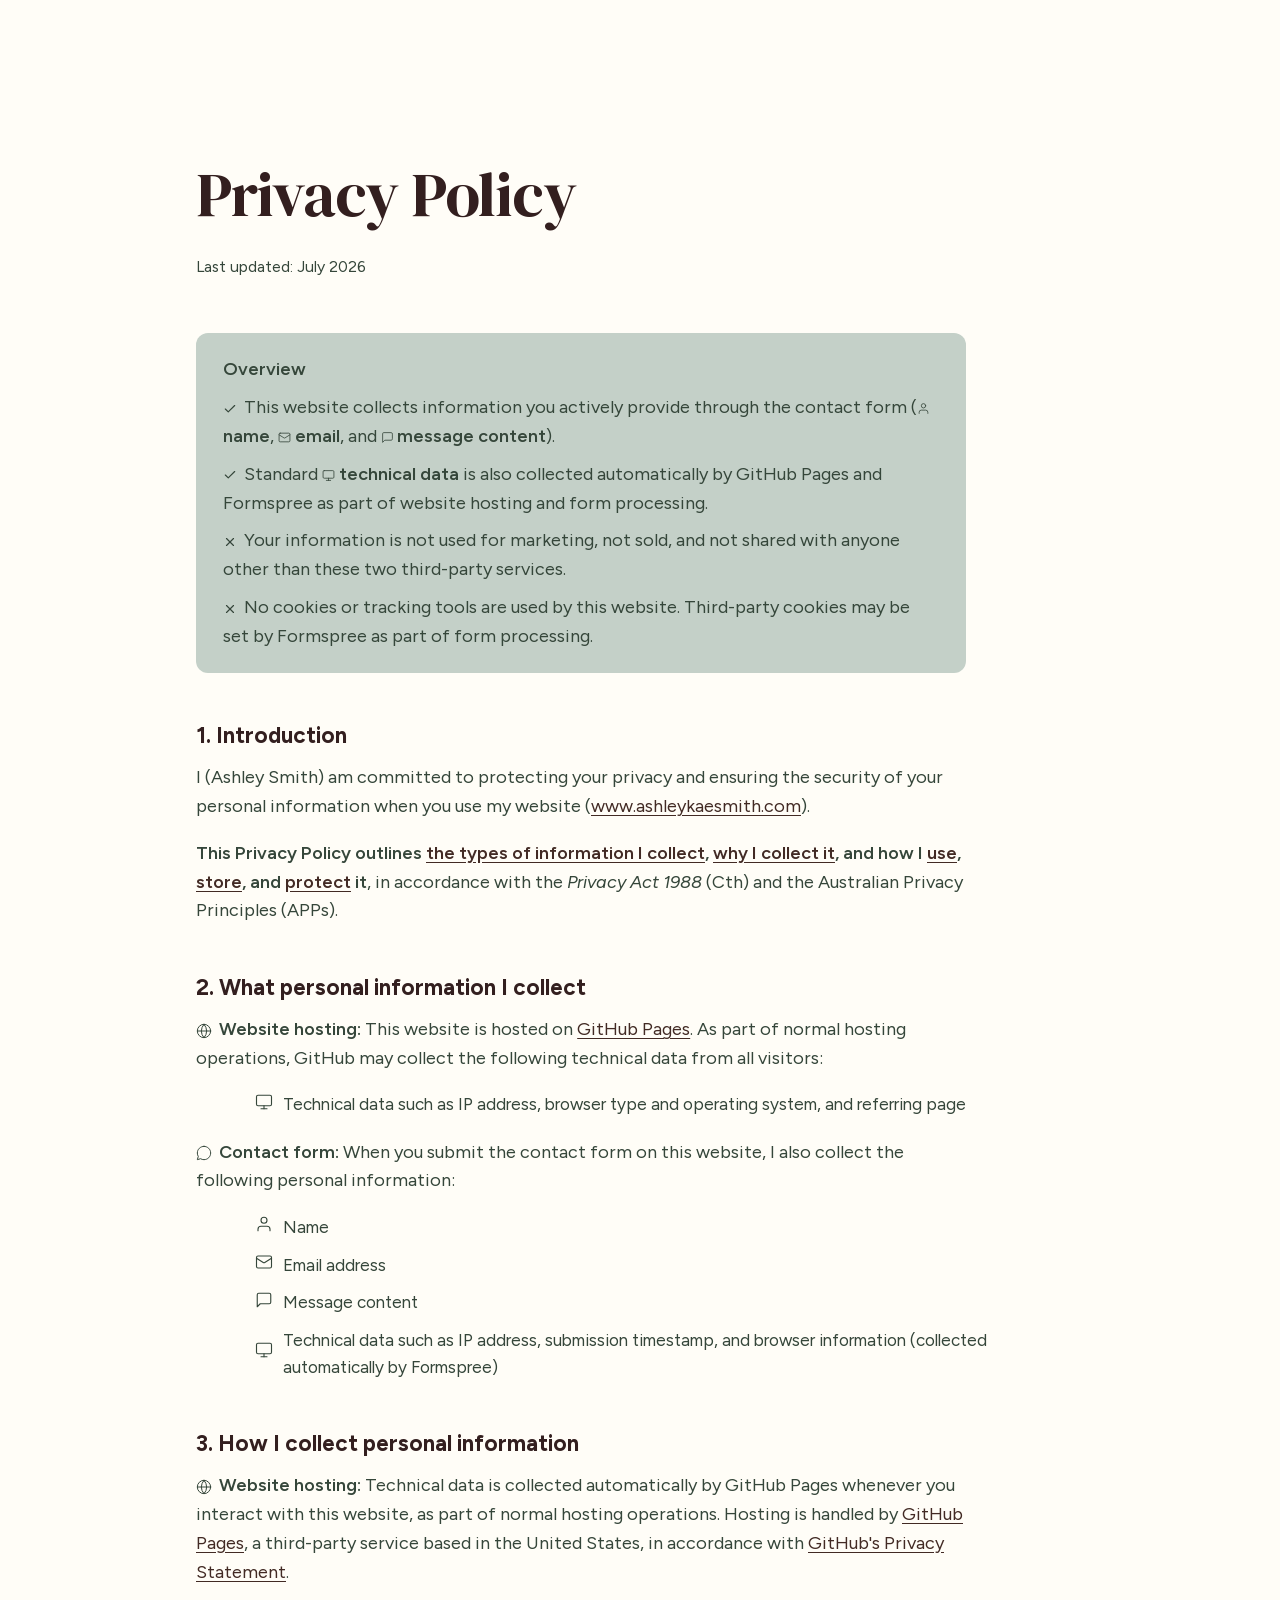
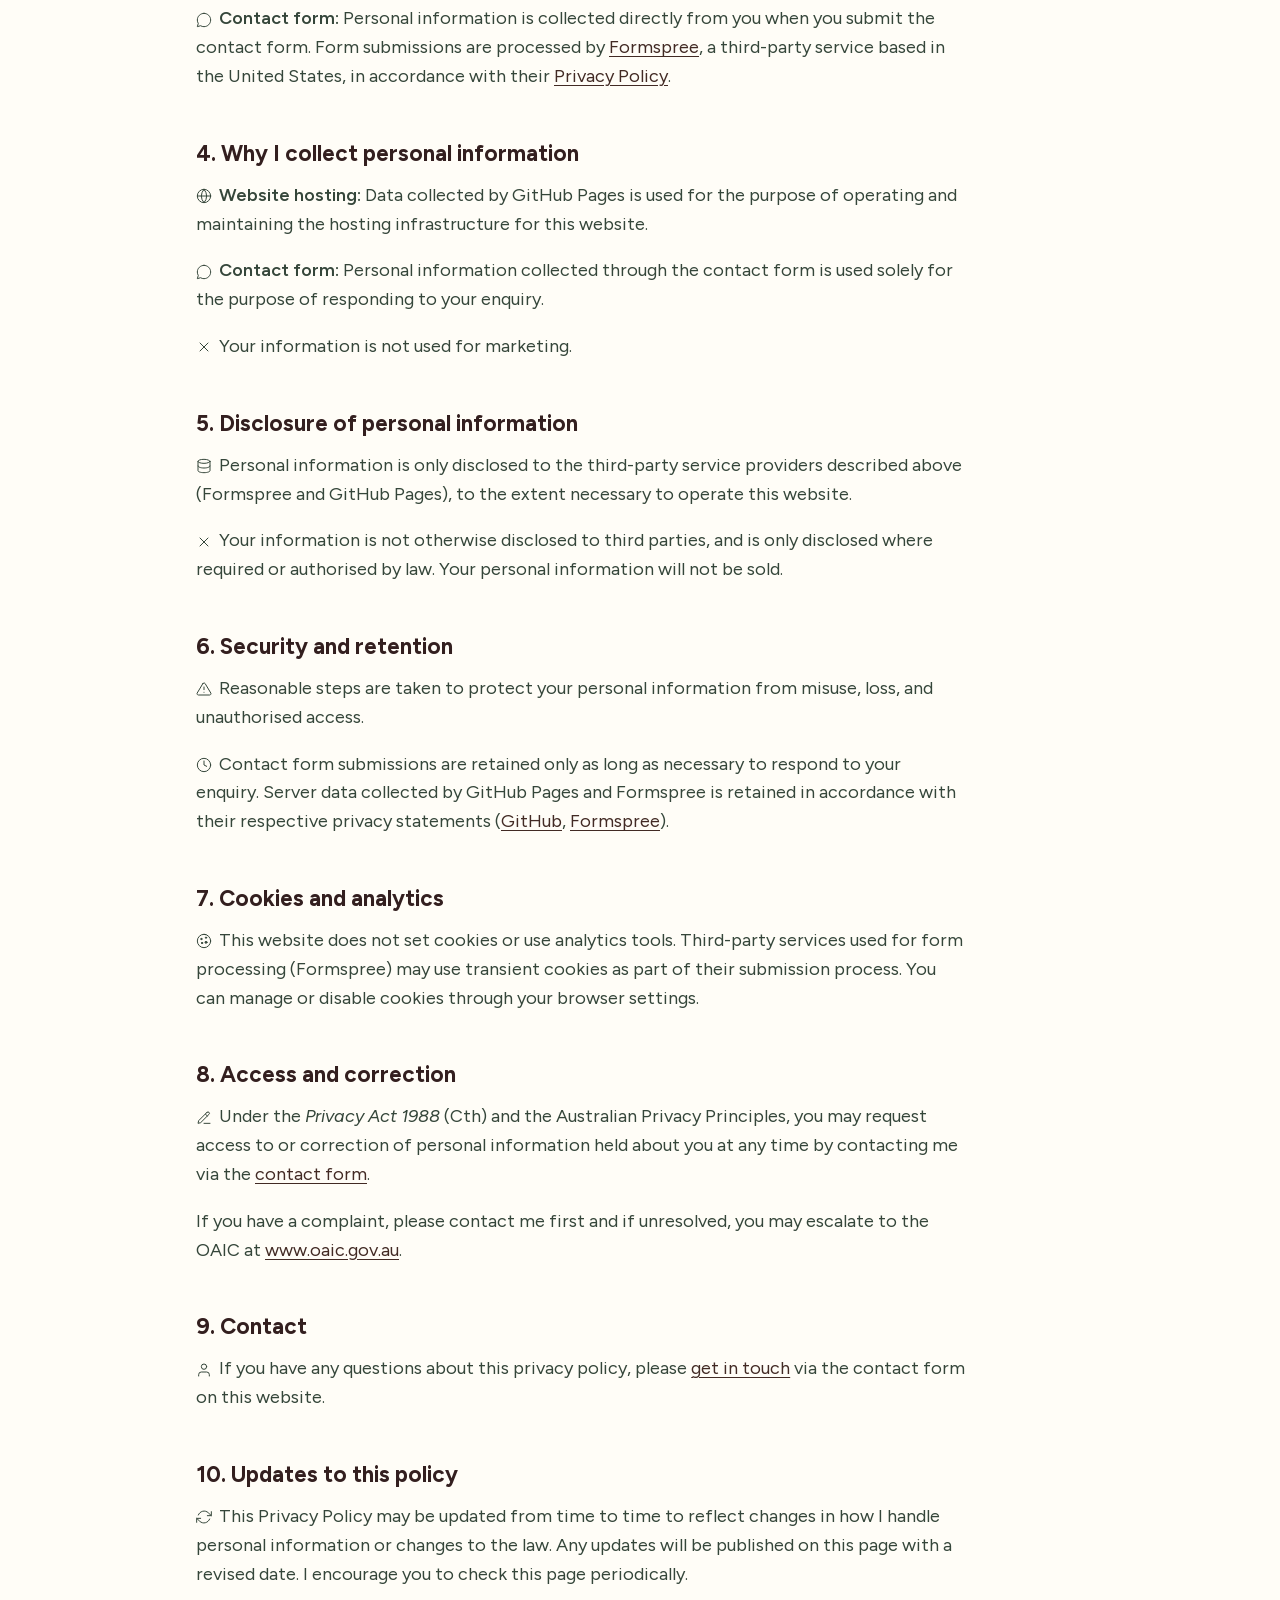
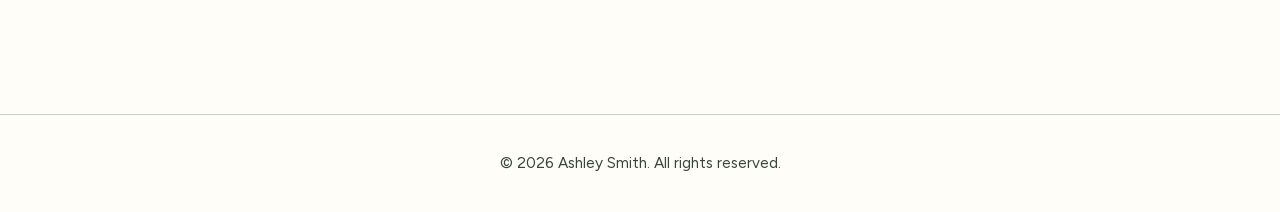
==== commit 8e577725: "Update privacy" ====
--- a/privacy.html
+++ b/privacy.html
@@ -180,7 +180,7 @@
           <p style="margin-bottom: 0.5rem;"><svg xmlns="http://www.w3.org/2000/svg" width="14" height="14" viewBox="0 0 24 24" fill="none" stroke="currentColor" stroke-width="2" stroke-linecap="round" stroke-linejoin="round" style="display:inline; vertical-align:middle; margin-right:0.4rem; color:var(--gray);"><polyline points="20 6 9 17 4 12"/></svg>This website collects information you actively provide through the contact form (<svg xmlns="http://www.w3.org/2000/svg" width="13" height="13" viewBox="0 0 24 24" fill="none" stroke="currentColor" stroke-width="1.5" stroke-linecap="round" stroke-linejoin="round" style="display:inline; vertical-align:middle; margin-right:0.2rem; color:var(--gray);"><path d="M20 21v-2a4 4 0 0 0-4-4H8a4 4 0 0 0-4 4v2"/><circle cx="12" cy="7" r="4"/></svg><span style="font-weight:600;">name</span>, <svg xmlns="http://www.w3.org/2000/svg" width="13" height="13" viewBox="0 0 24 24" fill="none" stroke="currentColor" stroke-width="1.5" stroke-linecap="round" stroke-linejoin="round" style="display:inline; vertical-align:middle; margin-right:0.2rem; color:var(--gray);"><rect width="20" height="16" x="2" y="4" rx="2"/><path d="m22 7-8.97 5.7a1.94 1.94 0 0 1-2.06 0L2 7"/></svg><span style="font-weight:600;">email</span>, and <svg xmlns="http://www.w3.org/2000/svg" width="13" height="13" viewBox="0 0 24 24" fill="none" stroke="currentColor" stroke-width="1.5" stroke-linecap="round" stroke-linejoin="round" style="display:inline; vertical-align:middle; margin-right:0.2rem; color:var(--gray);"><path d="M21 15a2 2 0 0 1-2 2H7l-4 4V5a2 2 0 0 1 2-2h14a2 2 0 0 1 2 2z"/></svg><span style="font-weight:600;">message content</span>).</p>
           <p style="margin-bottom: 0.5rem;"><svg xmlns="http://www.w3.org/2000/svg" width="14" height="14" viewBox="0 0 24 24" fill="none" stroke="currentColor" stroke-width="2" stroke-linecap="round" stroke-linejoin="round" style="display:inline; vertical-align:middle; margin-right:0.4rem; color:var(--gray);"><polyline points="20 6 9 17 4 12"/></svg>Standard <svg xmlns="http://www.w3.org/2000/svg" width="13" height="13" viewBox="0 0 24 24" fill="none" stroke="currentColor" stroke-width="1.5" stroke-linecap="round" stroke-linejoin="round" style="display:inline; vertical-align:middle; margin-right:0.2rem; color:var(--gray);"><rect x="2" y="3" width="20" height="14" rx="2"/><path d="M8 21h8"/><path d="M12 17v4"/></svg><span style="font-weight:600;">technical data</span> is also collected automatically by GitHub Pages and Formspree as part of website hosting and form processing.</p>
           <p style="margin-bottom: 0.5rem;"><svg xmlns="http://www.w3.org/2000/svg" width="14" height="14" viewBox="0 0 24 24" fill="none" stroke="currentColor" stroke-width="2" stroke-linecap="round" stroke-linejoin="round" style="display:inline; vertical-align:middle; margin-right:0.4rem; color:var(--gray);"><line x1="18" y1="6" x2="6" y2="18"/><line x1="6" y1="6" x2="18" y2="18"/></svg>Your information is not used for marketing, not sold, and not shared with anyone other than these two third-party services.</p>
-          <p style="margin-bottom: 0;"><svg xmlns="http://www.w3.org/2000/svg" width="14" height="14" viewBox="0 0 24 24" fill="none" stroke="currentColor" stroke-width="2" stroke-linecap="round" stroke-linejoin="round" style="display:inline; vertical-align:middle; margin-right:0.4rem; color:var(--gray);"><line x1="18" y1="6" x2="6" y2="18"/><line x1="6" y1="6" x2="18" y2="18"/></svg>No cookies or tracking tools are used.</p>
+          <p style="margin-bottom: 0;"><svg xmlns="http://www.w3.org/2000/svg" width="14" height="14" viewBox="0 0 24 24" fill="none" stroke="currentColor" stroke-width="2" stroke-linecap="round" stroke-linejoin="round" style="display:inline; vertical-align:middle; margin-right:0.4rem; color:var(--gray);"><line x1="18" y1="6" x2="6" y2="18"/><line x1="6" y1="6" x2="18" y2="18"/></svg>No cookies or tracking tools are used by this website. Third-party cookies may be set by Formspree as part of form processing.</p>
         </div>
 
         <h2 id="s1">1. Introduction</h2>
@@ -271,9 +271,6 @@
         <p style="max-width:70ch;">
           <svg xmlns="http://www.w3.org/2000/svg" width="16" height="16" viewBox="0 0 24 24" fill="none" stroke="currentColor" stroke-width="1.5" stroke-linecap="round" stroke-linejoin="round" style="display:inline; vertical-align:middle; margin-right:0.4rem; color:var(--gray);"><circle cx="12" cy="12" r="10"/><circle cx="8" cy="9" r="1" fill="currentColor"/><circle cx="15" cy="7" r="1" fill="currentColor"/><circle cx="9" cy="15" r="1" fill="currentColor"/><circle cx="15" cy="14" r="1.5" fill="currentColor"/><path d="M12 2a10 10 0 0 1 3 .46"/></svg>This website does not set cookies or use analytics tools. Third-party services used for form processing (Formspree) may use transient cookies as part of their submission process. You can manage or disable cookies through your browser settings.
         </p>
-        <p style="max-width:70ch;">
-          <svg xmlns="http://www.w3.org/2000/svg" width="16" height="16" viewBox="0 0 24 24" fill="none" stroke="currentColor" stroke-width="1.5" stroke-linecap="round" stroke-linejoin="round" style="display:inline; vertical-align:middle; margin-right:0.4rem; color:var(--gray);"><line x1="18" y1="6" x2="6" y2="18"/><line x1="6" y1="6" x2="18" y2="18"/></svg>No information about your browsing behaviour is collected or monitored.
-        </p>
         <h2 id="s8">8. Access and correction</h2>
         <p style="max-width:70ch;">
           <svg xmlns="http://www.w3.org/2000/svg" width="16" height="16" viewBox="0 0 24 24" fill="none" stroke="currentColor" stroke-width="1.5" stroke-linecap="round" stroke-linejoin="round" style="display:inline; vertical-align:middle; margin-right:0.4rem; color:var(--gray);"><path d="M12 20h9"/><path d="M16.5 3.5a2.121 2.121 0 0 1 3 3L7 19l-4 1 1-4L16.5 3.5z"/><path d="M14 6l3 3"/></svg>Under the <em>Privacy Act 1988</em> (Cth) and the Australian Privacy Principles, you may request access to or correction of personal information held about you at any time by contacting me via the <a href="index.html#contact">contact form</a>.
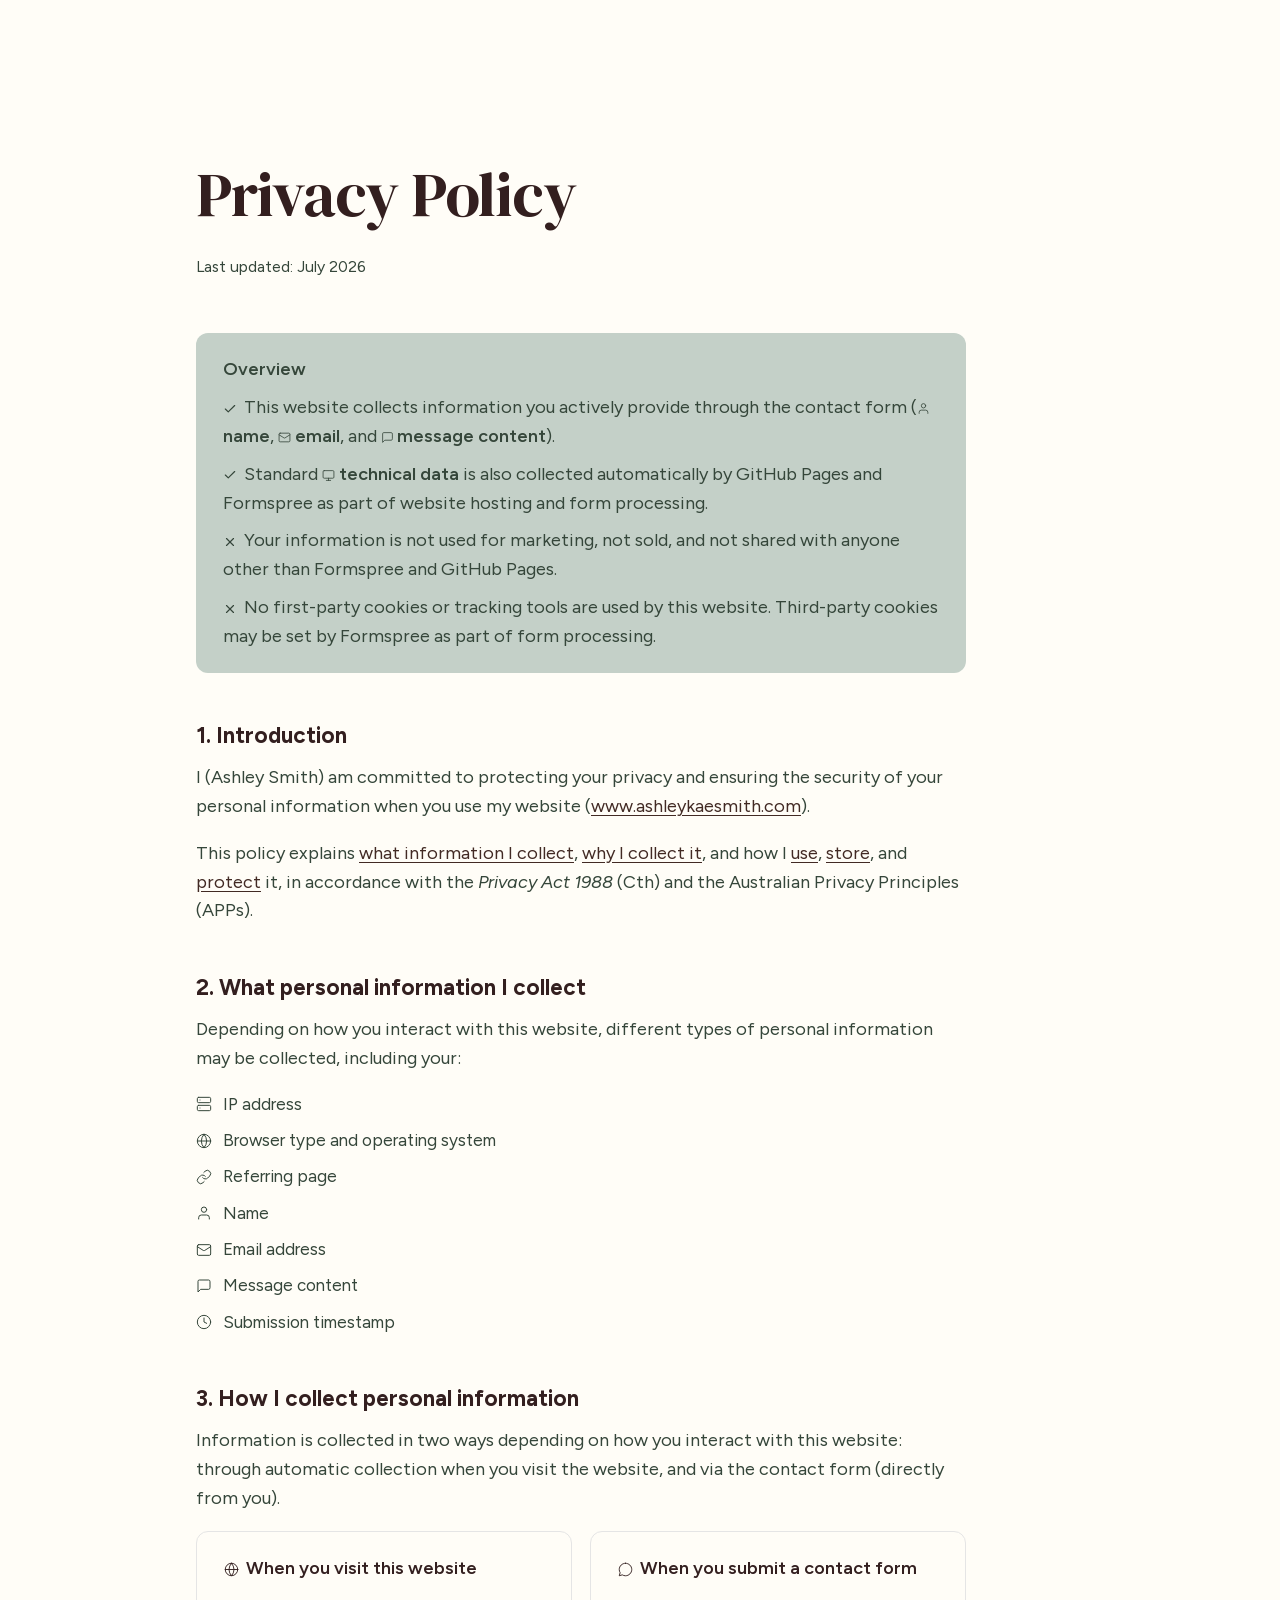
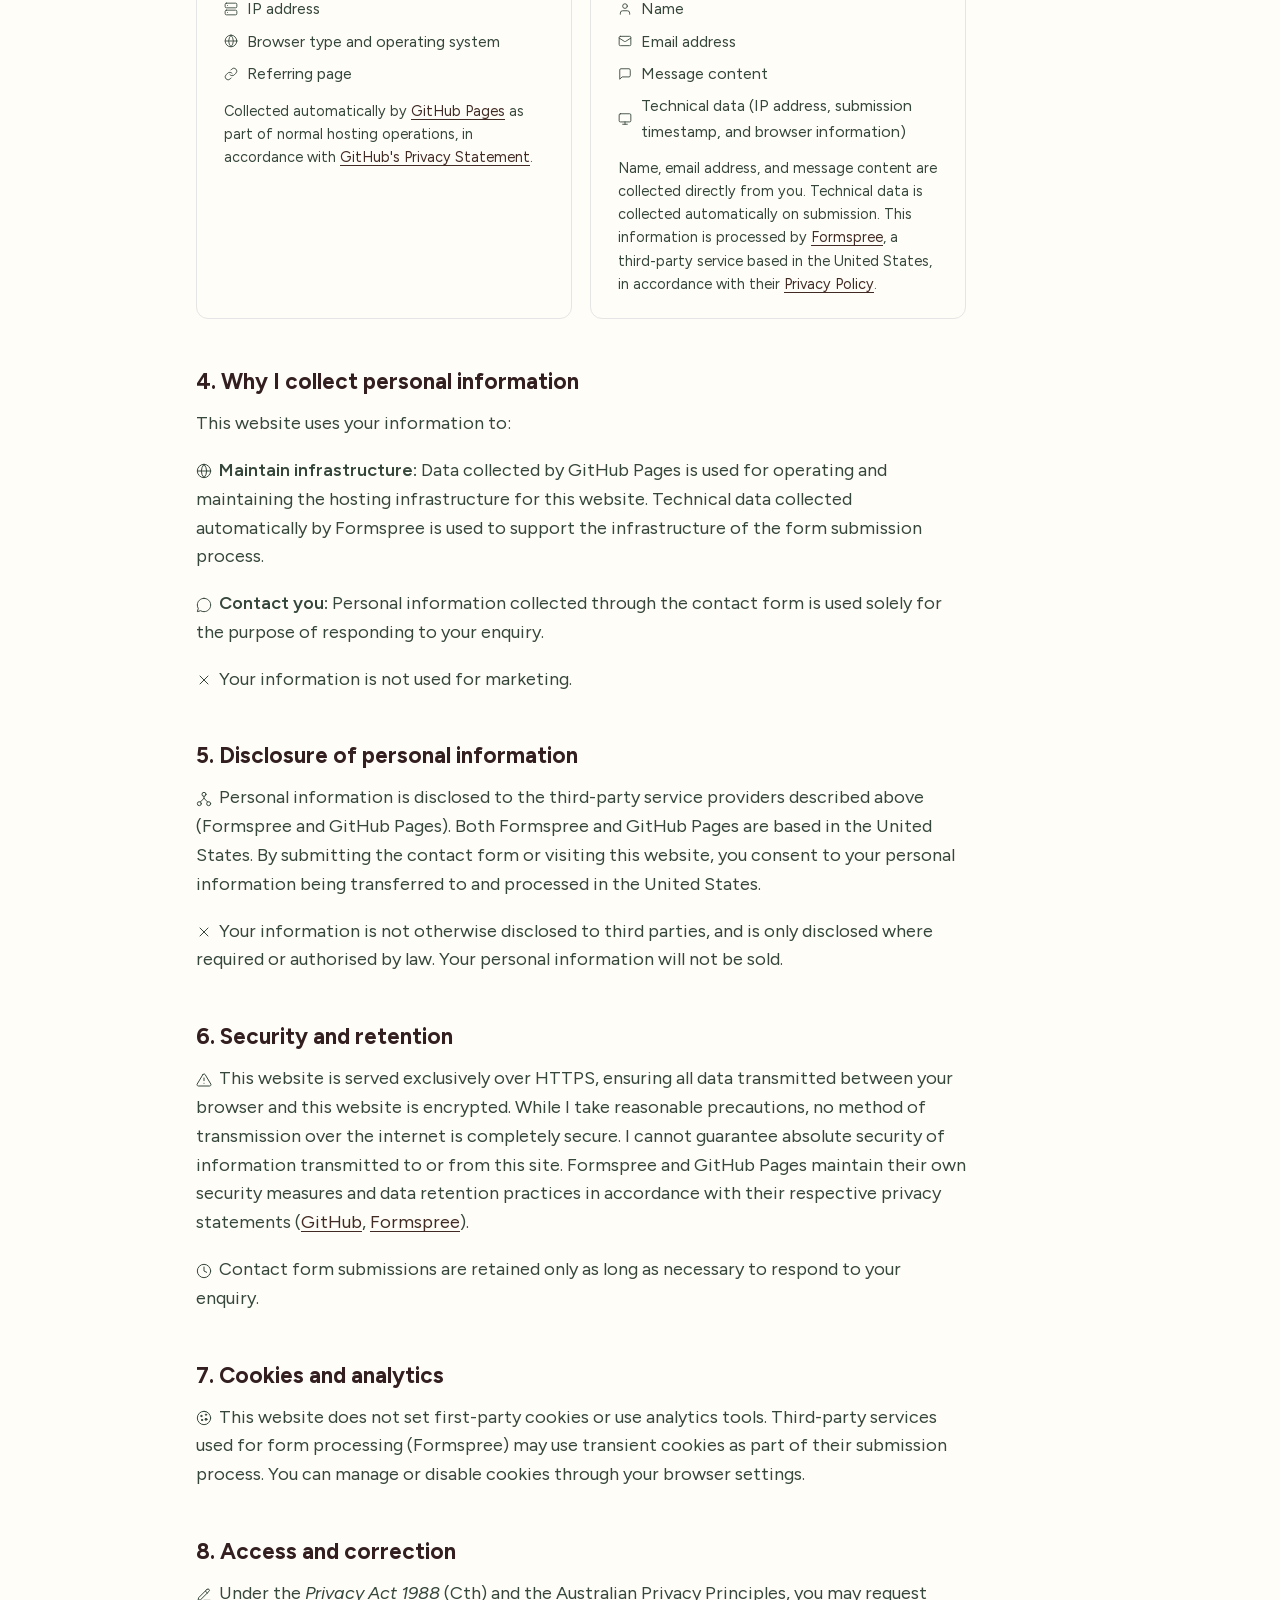
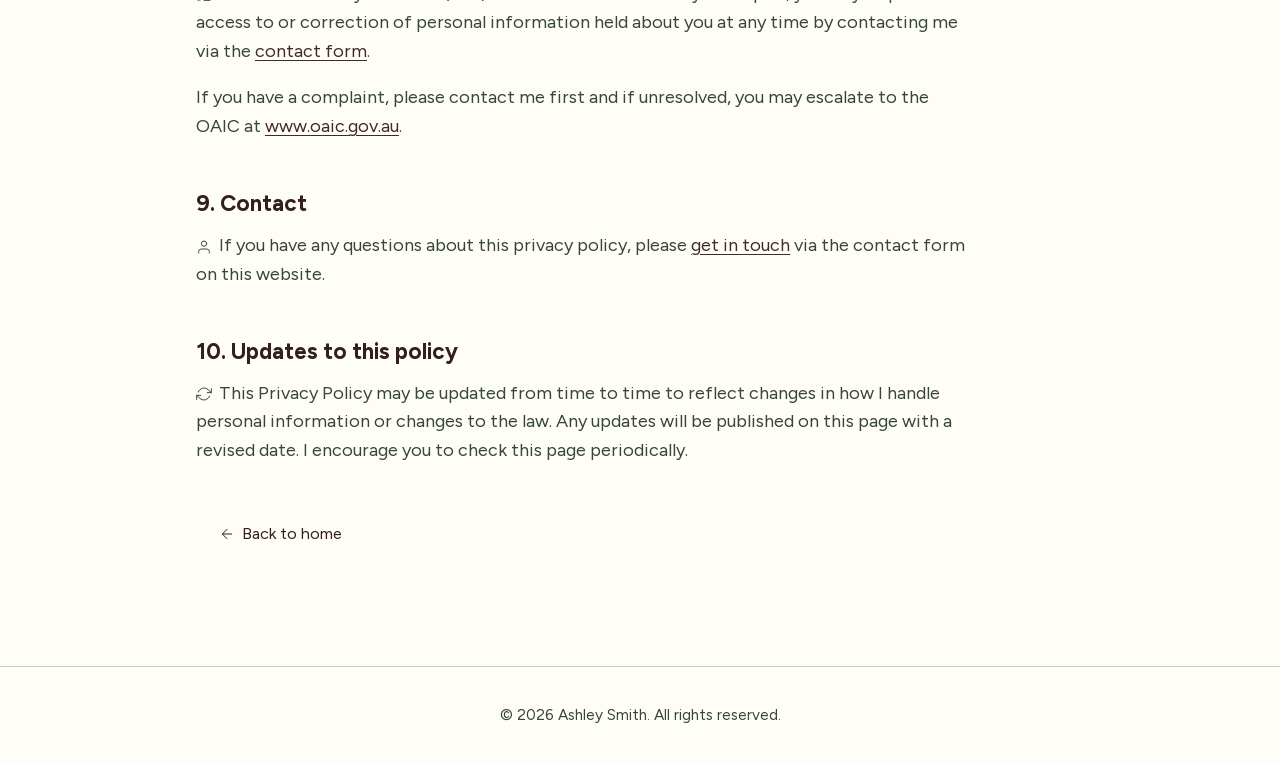
==== commit 4006f7a2: "Update Privacy Policy" ====
--- a/privacy.html
+++ b/privacy.html
@@ -144,15 +144,19 @@
       text-underline-offset: 3px;
     }
 
+    body { overflow-x: hidden; }
+
     @media (max-width: 700px) {
       .privacy-layout {
         flex-direction: column;
         gap: 2rem;
+        padding: 6rem 1.25rem 4rem;
       }
       .privacy-sidebar {
         position: static;
         flex: none;
         width: 100%;
+        margin-top: 0;
       }
       .privacy-sidebar ol {
         flex-direction: row;
@@ -163,6 +167,12 @@
         padding-top: 1rem;
         gap: 0.5rem 1rem;
       }
+      .privacy-content h1 {
+        font-size: clamp(1.75rem, 8vw, 2.5rem);
+      }
+      table {
+        font-size: 0.875rem;
+      }
     }
   </style>
 </head>
@@ -170,6 +180,7 @@
 
 <main>
     <div class="privacy-layout">
+
 
 <div class="privacy-content">
         <h1>Privacy Policy</h1>
@@ -179,113 +190,146 @@
           <p style="font-weight: 600; margin-bottom: 0.5rem;">Overview</p>
           <p style="margin-bottom: 0.5rem;"><svg xmlns="http://www.w3.org/2000/svg" width="14" height="14" viewBox="0 0 24 24" fill="none" stroke="currentColor" stroke-width="2" stroke-linecap="round" stroke-linejoin="round" style="display:inline; vertical-align:middle; margin-right:0.4rem; color:var(--gray);"><polyline points="20 6 9 17 4 12"/></svg>This website collects information you actively provide through the contact form (<svg xmlns="http://www.w3.org/2000/svg" width="13" height="13" viewBox="0 0 24 24" fill="none" stroke="currentColor" stroke-width="1.5" stroke-linecap="round" stroke-linejoin="round" style="display:inline; vertical-align:middle; margin-right:0.2rem; color:var(--gray);"><path d="M20 21v-2a4 4 0 0 0-4-4H8a4 4 0 0 0-4 4v2"/><circle cx="12" cy="7" r="4"/></svg><span style="font-weight:600;">name</span>, <svg xmlns="http://www.w3.org/2000/svg" width="13" height="13" viewBox="0 0 24 24" fill="none" stroke="currentColor" stroke-width="1.5" stroke-linecap="round" stroke-linejoin="round" style="display:inline; vertical-align:middle; margin-right:0.2rem; color:var(--gray);"><rect width="20" height="16" x="2" y="4" rx="2"/><path d="m22 7-8.97 5.7a1.94 1.94 0 0 1-2.06 0L2 7"/></svg><span style="font-weight:600;">email</span>, and <svg xmlns="http://www.w3.org/2000/svg" width="13" height="13" viewBox="0 0 24 24" fill="none" stroke="currentColor" stroke-width="1.5" stroke-linecap="round" stroke-linejoin="round" style="display:inline; vertical-align:middle; margin-right:0.2rem; color:var(--gray);"><path d="M21 15a2 2 0 0 1-2 2H7l-4 4V5a2 2 0 0 1 2-2h14a2 2 0 0 1 2 2z"/></svg><span style="font-weight:600;">message content</span>).</p>
           <p style="margin-bottom: 0.5rem;"><svg xmlns="http://www.w3.org/2000/svg" width="14" height="14" viewBox="0 0 24 24" fill="none" stroke="currentColor" stroke-width="2" stroke-linecap="round" stroke-linejoin="round" style="display:inline; vertical-align:middle; margin-right:0.4rem; color:var(--gray);"><polyline points="20 6 9 17 4 12"/></svg>Standard <svg xmlns="http://www.w3.org/2000/svg" width="13" height="13" viewBox="0 0 24 24" fill="none" stroke="currentColor" stroke-width="1.5" stroke-linecap="round" stroke-linejoin="round" style="display:inline; vertical-align:middle; margin-right:0.2rem; color:var(--gray);"><rect x="2" y="3" width="20" height="14" rx="2"/><path d="M8 21h8"/><path d="M12 17v4"/></svg><span style="font-weight:600;">technical data</span> is also collected automatically by GitHub Pages and Formspree as part of website hosting and form processing.</p>
-          <p style="margin-bottom: 0.5rem;"><svg xmlns="http://www.w3.org/2000/svg" width="14" height="14" viewBox="0 0 24 24" fill="none" stroke="currentColor" stroke-width="2" stroke-linecap="round" stroke-linejoin="round" style="display:inline; vertical-align:middle; margin-right:0.4rem; color:var(--gray);"><line x1="18" y1="6" x2="6" y2="18"/><line x1="6" y1="6" x2="18" y2="18"/></svg>Your information is not used for marketing, not sold, and not shared with anyone other than these two third-party services.</p>
-          <p style="margin-bottom: 0;"><svg xmlns="http://www.w3.org/2000/svg" width="14" height="14" viewBox="0 0 24 24" fill="none" stroke="currentColor" stroke-width="2" stroke-linecap="round" stroke-linejoin="round" style="display:inline; vertical-align:middle; margin-right:0.4rem; color:var(--gray);"><line x1="18" y1="6" x2="6" y2="18"/><line x1="6" y1="6" x2="18" y2="18"/></svg>No cookies or tracking tools are used by this website. Third-party cookies may be set by Formspree as part of form processing.</p>
+          <p style="margin-bottom: 0.5rem;"><svg xmlns="http://www.w3.org/2000/svg" width="14" height="14" viewBox="0 0 24 24" fill="none" stroke="currentColor" stroke-width="2" stroke-linecap="round" stroke-linejoin="round" style="display:inline; vertical-align:middle; margin-right:0.4rem; color:var(--gray);"><line x1="18" y1="6" x2="6" y2="18"/><line x1="6" y1="6" x2="18" y2="18"/></svg>Your information is not used for marketing, not sold, and not shared with anyone other than Formspree and GitHub Pages.</p>
+          <p style="margin-bottom: 0;"><svg xmlns="http://www.w3.org/2000/svg" width="14" height="14" viewBox="0 0 24 24" fill="none" stroke="currentColor" stroke-width="2" stroke-linecap="round" stroke-linejoin="round" style="display:inline; vertical-align:middle; margin-right:0.4rem; color:var(--gray);"><line x1="18" y1="6" x2="6" y2="18"/><line x1="6" y1="6" x2="18" y2="18"/></svg>No first-party cookies or tracking tools are used by this website. Third-party cookies may be set by Formspree as part of form processing.</p>
         </div>
 
         <h2 id="s1">1. Introduction</h2>
         <p>I (Ashley Smith) am committed to protecting your privacy and ensuring the security of your personal information when you use my website (<a href="https://www.ashleykaesmith.com">www.ashleykaesmith.com</a>).</p>
-        <p><span style="font-weight:600;">This Privacy Policy outlines <a href="#s2">the types of information I collect</a>, <a href="#s4">why I collect it</a>, and how I <a href="#s4">use</a>, <a href="#s6">store</a>, and <a href="#s6">protect</a> it</span>, in accordance with the <em>Privacy Act 1988</em> (Cth) and the Australian Privacy Principles (APPs).</p>
+        <p>This policy explains <a href="#s2">what information I collect</a>, <a href="#s4">why I collect it</a>, and how I <a href="#s4">use</a>, <a href="#s6">store</a>, and <a href="#s6">protect</a> it, in accordance with the <em>Privacy Act 1988</em> (Cth) and the Australian Privacy Principles (APPs).</p>
 
         <h2 id="s2">2. What personal information I collect</h2>
-        <p style="max-width:70ch;">
-          <svg xmlns="http://www.w3.org/2000/svg" width="16" height="16" viewBox="0 0 24 24" fill="none" stroke="currentColor" stroke-width="1.5" stroke-linecap="round" stroke-linejoin="round" style="display:inline; vertical-align:middle; margin-right:0.4rem; color:var(--gray);"><circle cx="12" cy="12" r="10"/><path d="M2 12h20"/><path d="M12 2a15.3 15.3 0 0 1 4 10 15.3 15.3 0 0 1-4 10 15.3 15.3 0 0 1-4-10 15.3 15.3 0 0 1 4-10z"/></svg><span style="font-weight:600;">Website hosting:</span> This website is hosted on <a href="https://pages.github.com" target="_blank" rel="noopener noreferrer">GitHub Pages</a>. As part of normal hosting operations, GitHub may collect the following technical data from all visitors:
-        </p>
-        <div style="margin-left:1.5rem;">
-          <ul class="data-list">
-            <li>
-              <span class="data-icon">
-                <svg xmlns="http://www.w3.org/2000/svg" width="18" height="18" viewBox="0 0 24 24" fill="none" stroke="currentColor" stroke-width="1.5" stroke-linecap="round" stroke-linejoin="round"><rect x="2" y="3" width="20" height="14" rx="2"/><path d="M8 21h8"/><path d="M12 17v4"/></svg>
-              </span>
-              Technical data such as IP address, browser type and operating system, and referring page
-            </li>
-          </ul>
+        <p style="max-width:70ch;">Depending on how you interact with this website, different types of personal information may be collected, including your:</p>
+        <ul style="list-style:none; padding:0; margin:1rem 0; display:flex; flex-direction:column; gap:0.5rem; max-width:70ch;">
+          <li style="display:flex; align-items:center; gap:0.6rem; font-size:0.95rem; color:var(--gray);">
+            <svg xmlns="http://www.w3.org/2000/svg" width="16" height="16" viewBox="0 0 24 24" fill="none" stroke="currentColor" stroke-width="1.5" stroke-linecap="round" stroke-linejoin="round" style="flex-shrink:0;"><rect x="2" y="2" width="20" height="8" rx="2"/><rect x="2" y="14" width="20" height="8" rx="2"/><line x1="6" y1="6" x2="6.01" y2="6"/><line x1="6" y1="18" x2="6.01" y2="18"/></svg>
+            IP address
+          </li>
+          <li style="display:flex; align-items:center; gap:0.6rem; font-size:0.95rem; color:var(--gray);">
+            <svg xmlns="http://www.w3.org/2000/svg" width="16" height="16" viewBox="0 0 24 24" fill="none" stroke="currentColor" stroke-width="1.5" stroke-linecap="round" stroke-linejoin="round" style="flex-shrink:0;"><circle cx="12" cy="12" r="10"/><path d="M2 12h20"/><path d="M12 2a15.3 15.3 0 0 1 4 10 15.3 15.3 0 0 1-4 10 15.3 15.3 0 0 1-4-10 15.3 15.3 0 0 1 4-10z"/></svg>
+            Browser type and operating system
+          </li>
+          <li style="display:flex; align-items:center; gap:0.6rem; font-size:0.95rem; color:var(--gray);">
+            <svg xmlns="http://www.w3.org/2000/svg" width="16" height="16" viewBox="0 0 24 24" fill="none" stroke="currentColor" stroke-width="1.5" stroke-linecap="round" stroke-linejoin="round" style="flex-shrink:0;"><path d="M10 13a5 5 0 0 0 7.54.54l3-3a5 5 0 0 0-7.07-7.07l-1.72 1.71"/><path d="M14 11a5 5 0 0 0-7.54-.54l-3 3a5 5 0 0 0 7.07 7.07l1.71-1.71"/></svg>
+            Referring page
+          </li>
+          <li style="display:flex; align-items:center; gap:0.6rem; font-size:0.95rem; color:var(--gray);">
+            <svg xmlns="http://www.w3.org/2000/svg" width="16" height="16" viewBox="0 0 24 24" fill="none" stroke="currentColor" stroke-width="1.5" stroke-linecap="round" stroke-linejoin="round" style="flex-shrink:0;"><path d="M20 21v-2a4 4 0 0 0-4-4H8a4 4 0 0 0-4 4v2"/><circle cx="12" cy="7" r="4"/></svg>
+            Name
+          </li>
+          <li style="display:flex; align-items:center; gap:0.6rem; font-size:0.95rem; color:var(--gray);">
+            <svg xmlns="http://www.w3.org/2000/svg" width="16" height="16" viewBox="0 0 24 24" fill="none" stroke="currentColor" stroke-width="1.5" stroke-linecap="round" stroke-linejoin="round" style="flex-shrink:0;"><rect width="20" height="16" x="2" y="4" rx="2"/><path d="m22 7-8.97 5.7a1.94 1.94 0 0 1-2.06 0L2 7"/></svg>
+            Email address
+          </li>
+          <li style="display:flex; align-items:center; gap:0.6rem; font-size:0.95rem; color:var(--gray);">
+            <svg xmlns="http://www.w3.org/2000/svg" width="16" height="16" viewBox="0 0 24 24" fill="none" stroke="currentColor" stroke-width="1.5" stroke-linecap="round" stroke-linejoin="round" style="flex-shrink:0;"><path d="M21 15a2 2 0 0 1-2 2H7l-4 4V5a2 2 0 0 1 2-2h14a2 2 0 0 1 2 2z"/></svg>
+            Message content
+          </li>
+          <li style="display:flex; align-items:center; gap:0.6rem; font-size:0.95rem; color:var(--gray);">
+            <svg xmlns="http://www.w3.org/2000/svg" width="16" height="16" viewBox="0 0 24 24" fill="none" stroke="currentColor" stroke-width="1.5" stroke-linecap="round" stroke-linejoin="round" style="flex-shrink:0;"><circle cx="12" cy="12" r="10"/><polyline points="12 6 12 12 16 14"/></svg>
+            Submission timestamp
+          </li>
+        </ul>
+
+        <h2 id="s3">3. How I collect personal information</h2>
+        <p style="max-width:70ch;">Information is collected in two ways depending on how you interact with this website: through automatic collection when you visit the website, and via the contact form (directly from you).</p>
+        <div style="display:grid; grid-template-columns: repeat(auto-fit, minmax(min(240px, 100%), 1fr)); gap:1rem; margin-top:1rem; max-width:70ch; box-sizing:border-box;">
+          <div style="border:1px solid var(--border, #e5e5e5); border-radius:var(--radius); padding:1.25rem 1.5rem;">
+            <p style="font-weight:600; margin-bottom:0.75rem; color:var(--black);">
+              <svg xmlns="http://www.w3.org/2000/svg" width="15" height="15" viewBox="0 0 24 24" fill="none" stroke="currentColor" stroke-width="1.5" stroke-linecap="round" stroke-linejoin="round" style="display:inline; vertical-align:middle; margin-right:0.4rem;"><circle cx="12" cy="12" r="10"/><path d="M2 12h20"/><path d="M12 2a15.3 15.3 0 0 1 4 10 15.3 15.3 0 0 1-4 10 15.3 15.3 0 0 1-4-10 15.3 15.3 0 0 1 4-10z"/></svg>When you visit this website
+            </p>
+            <ul style="list-style:none; padding:0; margin:0 0 0.75rem; display:flex; flex-direction:column; gap:0.4rem;">
+              <li style="display:flex; align-items:center; gap:0.5rem; font-size:0.875rem; color:var(--gray);">
+                <svg xmlns="http://www.w3.org/2000/svg" width="14" height="14" viewBox="0 0 24 24" fill="none" stroke="currentColor" stroke-width="1.5" stroke-linecap="round" stroke-linejoin="round" style="flex-shrink:0;"><rect x="2" y="2" width="20" height="8" rx="2"/><rect x="2" y="14" width="20" height="8" rx="2"/><line x1="6" y1="6" x2="6.01" y2="6"/><line x1="6" y1="18" x2="6.01" y2="18"/></svg>
+                IP address
+              </li>
+              <li style="display:flex; align-items:center; gap:0.5rem; font-size:0.875rem; color:var(--gray);">
+                <svg xmlns="http://www.w3.org/2000/svg" width="14" height="14" viewBox="0 0 24 24" fill="none" stroke="currentColor" stroke-width="1.5" stroke-linecap="round" stroke-linejoin="round" style="flex-shrink:0;"><circle cx="12" cy="12" r="10"/><path d="M2 12h20"/><path d="M12 2a15.3 15.3 0 0 1 4 10 15.3 15.3 0 0 1-4 10 15.3 15.3 0 0 1-4-10 15.3 15.3 0 0 1 4-10z"/></svg>
+                Browser type and operating system
+              </li>
+              <li style="display:flex; align-items:center; gap:0.5rem; font-size:0.875rem; color:var(--gray);">
+                <svg xmlns="http://www.w3.org/2000/svg" width="14" height="14" viewBox="0 0 24 24" fill="none" stroke="currentColor" stroke-width="1.5" stroke-linecap="round" stroke-linejoin="round" style="flex-shrink:0;"><path d="M10 13a5 5 0 0 0 7.54.54l3-3a5 5 0 0 0-7.07-7.07l-1.72 1.71"/><path d="M14 11a5 5 0 0 0-7.54-.54l-3 3a5 5 0 0 0 7.07 7.07l1.71-1.71"/></svg>
+                Referring page
+              </li>
+            </ul>
+            <p style="font-size:0.8rem; color:var(--gray); margin-bottom:0;">Collected automatically by <a href="https://pages.github.com" target="_blank" rel="noopener noreferrer">GitHub Pages</a> as part of normal hosting operations, in accordance with <a href="https://docs.github.com/en/site-policy/privacy-policies/github-privacy-statement" target="_blank" rel="noopener noreferrer">GitHub's Privacy Statement</a>.</p>
+          </div>
+          <div style="border:1px solid var(--border, #e5e5e5); border-radius:var(--radius); padding:1.25rem 1.5rem;">
+            <p style="font-weight:600; margin-bottom:0.75rem; color:var(--black);">
+              <svg xmlns="http://www.w3.org/2000/svg" width="15" height="15" viewBox="0 0 24 24" fill="none" stroke="currentColor" stroke-width="1.5" stroke-linecap="round" stroke-linejoin="round" style="display:inline; vertical-align:middle; margin-right:0.4rem;"><path d="M12 2C6.477 2 2 6.477 2 12c0 1.89.525 3.66 1.438 5.168L2 22l4.832-1.438A9.956 9.956 0 0 0 12 22c5.523 0 10-4.477 10-10S17.523 2 12 2z"/></svg>When you submit a contact form
+            </p>
+            <ul style="list-style:none; padding:0; margin:0 0 0.75rem; display:flex; flex-direction:column; gap:0.4rem;">
+              <li style="display:flex; align-items:center; gap:0.5rem; font-size:0.875rem; color:var(--gray);">
+                <svg xmlns="http://www.w3.org/2000/svg" width="14" height="14" viewBox="0 0 24 24" fill="none" stroke="currentColor" stroke-width="1.5" stroke-linecap="round" stroke-linejoin="round" style="flex-shrink:0;"><path d="M20 21v-2a4 4 0 0 0-4-4H8a4 4 0 0 0-4 4v2"/><circle cx="12" cy="7" r="4"/></svg>
+                Name
+              </li>
+              <li style="display:flex; align-items:center; gap:0.5rem; font-size:0.875rem; color:var(--gray);">
+                <svg xmlns="http://www.w3.org/2000/svg" width="14" height="14" viewBox="0 0 24 24" fill="none" stroke="currentColor" stroke-width="1.5" stroke-linecap="round" stroke-linejoin="round" style="flex-shrink:0;"><rect width="20" height="16" x="2" y="4" rx="2"/><path d="m22 7-8.97 5.7a1.94 1.94 0 0 1-2.06 0L2 7"/></svg>
+                Email address
+              </li>
+              <li style="display:flex; align-items:center; gap:0.5rem; font-size:0.875rem; color:var(--gray);">
+                <svg xmlns="http://www.w3.org/2000/svg" width="14" height="14" viewBox="0 0 24 24" fill="none" stroke="currentColor" stroke-width="1.5" stroke-linecap="round" stroke-linejoin="round" style="flex-shrink:0;"><path d="M21 15a2 2 0 0 1-2 2H7l-4 4V5a2 2 0 0 1 2-2h14a2 2 0 0 1 2 2z"/></svg>
+                Message content
+              </li>
+              <li style="display:flex; align-items:center; gap:0.5rem; font-size:0.875rem; color:var(--gray);">
+                <svg xmlns="http://www.w3.org/2000/svg" width="14" height="14" viewBox="0 0 24 24" fill="none" stroke="currentColor" stroke-width="1.5" stroke-linecap="round" stroke-linejoin="round" style="flex-shrink:0;"><rect x="2" y="3" width="20" height="14" rx="2"/><path d="M8 21h8"/><path d="M12 17v4"/></svg>
+                Technical data (IP address, submission timestamp, and browser information)
+              </li>
+            </ul>
+            <p style="font-size:0.8rem; color:var(--gray); margin-bottom:0;">Name, email address, and message content are collected directly from you. Technical data is collected automatically on submission. This information is processed by <a href="https://formspree.io" target="_blank" rel="noopener noreferrer">Formspree</a>, a third-party service based in the United States, in accordance with their <a href="https://formspree.io/legal/privacy-policy" target="_blank" rel="noopener noreferrer">Privacy Policy</a>.</p>
+          </div>
         </div>
+
+        <h2 id="s4">4. Why I collect personal information</h2>
+        <p style="max-width:70ch;">This website uses your information to:</p>
+        <p style="max-width:70ch;">
+          <svg xmlns="http://www.w3.org/2000/svg" width="16" height="16" viewBox="0 0 24 24" fill="none" stroke="currentColor" stroke-width="1.5" stroke-linecap="round" stroke-linejoin="round" style="display:inline; vertical-align:middle; margin-right:0.4rem; color:var(--gray);"><circle cx="12" cy="12" r="10"/><path d="M2 12h20"/><path d="M12 2a15.3 15.3 0 0 1 4 10 15.3 15.3 0 0 1-4 10 15.3 15.3 0 0 1-4-10 15.3 15.3 0 0 1 4-10z"/></svg><span style="font-weight:600;">Maintain infrastructure:</span> Data collected by GitHub Pages is used for operating and maintaining the hosting infrastructure for this website. Technical data collected automatically by Formspree is used to support the infrastructure of the form submission process.
+        </p>
+        <p style="max-width:70ch;">
+          <svg xmlns="http://www.w3.org/2000/svg" width="16" height="16" viewBox="0 0 24 24" fill="none" stroke="currentColor" stroke-width="1.5" stroke-linecap="round" stroke-linejoin="round" style="display:inline; vertical-align:middle; margin-right:0.4rem; color:var(--gray);"><path d="M12 2C6.477 2 2 6.477 2 12c0 1.89.525 3.66 1.438 5.168L2 22l4.832-1.438A9.956 9.956 0 0 0 12 22c5.523 0 10-4.477 10-10S17.523 2 12 2z"/></svg><span style="font-weight:600;">Contact you:</span> Personal information collected through the contact form is used solely for the purpose of responding to your enquiry.
+        </p>
         <p style="max-width:70ch; margin-top:1rem;">
-          <svg xmlns="http://www.w3.org/2000/svg" width="16" height="16" viewBox="0 0 24 24" fill="none" stroke="currentColor" stroke-width="1.5" stroke-linecap="round" stroke-linejoin="round" style="display:inline; vertical-align:middle; margin-right:0.4rem; color:var(--gray);"><path d="M12 2C6.477 2 2 6.477 2 12c0 1.89.525 3.66 1.438 5.168L2 22l4.832-1.438A9.956 9.956 0 0 0 12 22c5.523 0 10-4.477 10-10S17.523 2 12 2z"/></svg><span style="font-weight:600;">Contact form:</span> When you submit the contact form on this website, I also collect the following personal information:
-        </p>
-        <div style="margin-left:1.5rem;">
-        <ul class="data-list">
-          <li>
-            <span class="data-icon">
-              <svg xmlns="http://www.w3.org/2000/svg" width="18" height="18" viewBox="0 0 24 24" fill="none" stroke="currentColor" stroke-width="1.5" stroke-linecap="round" stroke-linejoin="round"><path d="M20 21v-2a4 4 0 0 0-4-4H8a4 4 0 0 0-4 4v2"/><circle cx="12" cy="7" r="4"/></svg>
-            </span>
-            Name
-          </li>
-          <li>
-            <span class="data-icon">
-              <svg xmlns="http://www.w3.org/2000/svg" width="18" height="18" viewBox="0 0 24 24" fill="none" stroke="currentColor" stroke-width="1.5" stroke-linecap="round" stroke-linejoin="round"><rect width="20" height="16" x="2" y="4" rx="2"/><path d="m22 7-8.97 5.7a1.94 1.94 0 0 1-2.06 0L2 7"/></svg>
-            </span>
-            Email address
-          </li>
-          <li>
-            <span class="data-icon">
-              <svg xmlns="http://www.w3.org/2000/svg" width="18" height="18" viewBox="0 0 24 24" fill="none" stroke="currentColor" stroke-width="1.5" stroke-linecap="round" stroke-linejoin="round"><path d="M21 15a2 2 0 0 1-2 2H7l-4 4V5a2 2 0 0 1 2-2h14a2 2 0 0 1 2 2z"/></svg>
-            </span>
-            Message content
-          </li>
-          <li>
-            <span class="data-icon">
-              <svg xmlns="http://www.w3.org/2000/svg" width="18" height="18" viewBox="0 0 24 24" fill="none" stroke="currentColor" stroke-width="1.5" stroke-linecap="round" stroke-linejoin="round"><rect x="2" y="3" width="20" height="14" rx="2"/><path d="M8 21h8"/><path d="M12 17v4"/></svg>
-            </span>
-            Technical data such as IP address, submission timestamp, and browser information (collected automatically by Formspree)
-          </li>
-        </ul>
+          <svg xmlns="http://www.w3.org/2000/svg" width="16" height="16" viewBox="0 0 24 24" fill="none" stroke="currentColor" stroke-width="1.5" stroke-linecap="round" stroke-linejoin="round" style="display:inline; vertical-align:middle; margin-right:0.4rem; color:var(--gray);"><line x1="18" y1="6" x2="6" y2="18"/><line x1="6" y1="6" x2="18" y2="18"/></svg>Your information is not used for marketing.
+        </p>
+
+        <h2 id="s5">5. Disclosure of personal information</h2>
+        <p style="max-width:70ch;"><svg xmlns="http://www.w3.org/2000/svg" width="16" height="16" viewBox="0 0 24 24" fill="none" stroke="currentColor" stroke-width="1.5" stroke-linecap="round" stroke-linejoin="round" style="display:inline; vertical-align:middle; margin-right:0.4rem; color:var(--gray);"><circle cx="12" cy="5" r="3"/><circle cx="19" cy="19" r="3"/><circle cx="5" cy="19" r="3"/><path d="M12 8v3m0 0-5.5 5.5M12 11l5.5 5.5"/></svg>Personal information is disclosed to the third-party service providers described above (Formspree and GitHub Pages). Both Formspree and GitHub Pages are based in the United States. By submitting the contact form or visiting this website, you consent to your personal information being transferred to and processed in the United States.</p>
+        <p style="max-width:70ch;">
+          <svg xmlns="http://www.w3.org/2000/svg" width="16" height="16" viewBox="0 0 24 24" fill="none" stroke="currentColor" stroke-width="1.5" stroke-linecap="round" stroke-linejoin="round" style="display:inline; vertical-align:middle; margin-right:0.4rem; color:var(--gray);"><line x1="18" y1="6" x2="6" y2="18"/><line x1="6" y1="6" x2="18" y2="18"/></svg>Your information is not otherwise disclosed to third parties, and is only disclosed where required or authorised by law. Your personal information will not be sold.
+        </p>
+
+        <h2 id="s6">6. Security and retention</h2>
+        <p style="max-width:70ch;">
+          <svg xmlns="http://www.w3.org/2000/svg" width="16" height="16" viewBox="0 0 24 24" fill="none" stroke="currentColor" stroke-width="1.5" stroke-linecap="round" stroke-linejoin="round" style="display:inline; vertical-align:middle; margin-right:0.4rem; color:var(--gray);"><path d="M10.29 3.86L1.82 18a2 2 0 0 0 1.71 3h16.94a2 2 0 0 0 1.71-3L13.71 3.86a2 2 0 0 0-3.42 0z"/><line x1="12" y1="9" x2="12" y2="13"/><line x1="12" y1="17" x2="12.01" y2="17"/></svg>This website is served exclusively over HTTPS, ensuring all data transmitted between your browser and this website is encrypted. While I take reasonable precautions, no method of transmission over the internet is completely secure. I cannot guarantee absolute security of information transmitted to or from this site. Formspree and GitHub Pages maintain their own security measures and data retention practices in accordance with their respective privacy statements (<a href="https://docs.github.com/en/site-policy/privacy-policies/github-privacy-statement" target="_blank" rel="noopener noreferrer">GitHub</a>, <a href="https://formspree.io/legal/privacy-policy" target="_blank" rel="noopener noreferrer">Formspree</a>).
+        </p>
+        <p style="max-width:70ch;">
+          <svg xmlns="http://www.w3.org/2000/svg" width="16" height="16" viewBox="0 0 24 24" fill="none" stroke="currentColor" stroke-width="1.5" stroke-linecap="round" stroke-linejoin="round" style="display:inline; vertical-align:middle; margin-right:0.4rem; color:var(--gray);"><circle cx="12" cy="12" r="10"/><polyline points="12 6 12 12 16 14"/></svg>Contact form submissions are retained only as long as necessary to respond to your enquiry.
+        </p>
+
+        <h2 id="s7">7. Cookies and analytics</h2>
+        <p style="max-width:70ch;">
+          <svg xmlns="http://www.w3.org/2000/svg" width="16" height="16" viewBox="0 0 24 24" fill="none" stroke="currentColor" stroke-width="1.5" stroke-linecap="round" stroke-linejoin="round" style="display:inline; vertical-align:middle; margin-right:0.4rem; color:var(--gray);"><circle cx="12" cy="12" r="10"/><circle cx="8" cy="9" r="1" fill="currentColor"/><circle cx="15" cy="7" r="1" fill="currentColor"/><circle cx="9" cy="15" r="1" fill="currentColor"/><circle cx="15" cy="14" r="1.5" fill="currentColor"/><path d="M12 2a10 10 0 0 1 3 .46"/></svg>This website does not set first-party cookies or use analytics tools. Third-party services used for form processing (Formspree) may use transient cookies as part of their submission process. You can manage or disable cookies through your browser settings.
+        </p>
+        <h2 id="s8">8. Access and correction</h2>
+        <p style="max-width:70ch;">
+          <svg xmlns="http://www.w3.org/2000/svg" width="16" height="16" viewBox="0 0 24 24" fill="none" stroke="currentColor" stroke-width="1.5" stroke-linecap="round" stroke-linejoin="round" style="display:inline; vertical-align:middle; margin-right:0.4rem; color:var(--gray);"><path d="M12 20h9"/><path d="M16.5 3.5a2.121 2.121 0 0 1 3 3L7 19l-4 1 1-4L16.5 3.5z"/><path d="M14 6l3 3"/></svg>Under the <em>Privacy Act 1988</em> (Cth) and the Australian Privacy Principles, you may request access to or correction of personal information held about you at any time by contacting me via the <a href="index.html#contact">contact form</a>.        </p>
+        <p>If you have a complaint, please contact me first and if unresolved, you may escalate to the OAIC at <a href="https://www.oaic.gov.au" target="_blank" rel="noopener noreferrer">www.oaic.gov.au</a>.</p>
+
+        <h2 id="s9">9. Contact</h2>
+        <p style="max-width:70ch;">
+          <svg xmlns="http://www.w3.org/2000/svg" width="16" height="16" viewBox="0 0 24 24" fill="none" stroke="currentColor" stroke-width="1.5" stroke-linecap="round" stroke-linejoin="round" style="display:inline; vertical-align:middle; margin-right:0.4rem; color:var(--gray);"><path d="M20 21v-2a4 4 0 0 0-4-4H8a4 4 0 0 0-4 4v2"/><circle cx="12" cy="7" r="4"/></svg>If you have any questions about this privacy policy, please <a href="index.html#contact">get in touch</a> via the contact form on this website.
+        </p>
+
+        <h2 id="s10">10. Updates to this policy</h2>
+        <p style="max-width:70ch;">
+          <svg xmlns="http://www.w3.org/2000/svg" width="16" height="16" viewBox="0 0 24 24" fill="none" stroke="currentColor" stroke-width="1.5" stroke-linecap="round" stroke-linejoin="round" style="display:inline; vertical-align:middle; margin-right:0.4rem; color:var(--gray);"><polyline points="23 4 23 10 17 10"/><polyline points="1 20 1 14 7 14"/><path d="M3.51 9a9 9 0 0 1 14.85-3.36L23 10M1 14l4.64 4.36A9 9 0 0 0 20.49 15"/></svg>This Privacy Policy may be updated from time to time to reflect changes in how I handle personal information or changes to the law. Any updates will be published on this page with a revised date. I encourage you to check this page periodically.
+        </p>
+        <div style="margin-top:2.5rem;">
+          <a href="index.html" style="display:inline-flex; align-items:center; gap:0.4rem; padding:0.6rem 1.25rem; border:1px solid var(--fg); border-radius:0.375rem; font-size:0.9rem; text-decoration:none; color:var(--fg); transition:background 0.2s;">
+            <svg xmlns="http://www.w3.org/2000/svg" width="16" height="16" viewBox="0 0 24 24" fill="none" stroke="currentColor" stroke-width="1.5" stroke-linecap="round" stroke-linejoin="round"><path d="M19 12H5"/><path d="M12 5l-7 7 7 7"/></svg>
+            Back to home
+          </a>
         </div>
-
-        <h2 id="s3">3. How I collect personal information</h2>
-        <p style="max-width:70ch;">
-          <svg xmlns="http://www.w3.org/2000/svg" width="16" height="16" viewBox="0 0 24 24" fill="none" stroke="currentColor" stroke-width="1.5" stroke-linecap="round" stroke-linejoin="round" style="display:inline; vertical-align:middle; margin-right:0.4rem; color:var(--gray);"><circle cx="12" cy="12" r="10"/><path d="M2 12h20"/><path d="M12 2a15.3 15.3 0 0 1 4 10 15.3 15.3 0 0 1-4 10 15.3 15.3 0 0 1-4-10 15.3 15.3 0 0 1 4-10z"/></svg><span style="font-weight:600;">Website hosting:</span> Technical data is collected automatically by GitHub Pages whenever you interact with this website, as part of normal hosting operations. Hosting is handled by <a href="https://pages.github.com" target="_blank" rel="noopener noreferrer">GitHub Pages</a>, a third-party service based in the United States, in accordance with <a href="https://docs.github.com/en/site-policy/privacy-policies/github-privacy-statement" target="_blank" rel="noopener noreferrer">GitHub's Privacy Statement</a>.
-        </p>
-        <p style="max-width:70ch;">
-          <svg xmlns="http://www.w3.org/2000/svg" width="16" height="16" viewBox="0 0 24 24" fill="none" stroke="currentColor" stroke-width="1.5" stroke-linecap="round" stroke-linejoin="round" style="display:inline; vertical-align:middle; margin-right:0.4rem; color:var(--gray);"><path d="M12 2C6.477 2 2 6.477 2 12c0 1.89.525 3.66 1.438 5.168L2 22l4.832-1.438A9.956 9.956 0 0 0 12 22c5.523 0 10-4.477 10-10S17.523 2 12 2z"/></svg><span style="font-weight:600;">Contact form:</span> Personal information is collected directly from you when you submit the contact form. Form submissions are processed by <a href="https://formspree.io" target="_blank" rel="noopener noreferrer">Formspree</a>, a third-party service based in the United States, in accordance with their <a href="https://formspree.io/legal/privacy-policy" target="_blank" rel="noopener noreferrer">Privacy Policy</a>.
-        </p>
-        <h2 id="s4">4. Why I collect personal information</h2>
-        <p style="max-width:70ch;">
-          <svg xmlns="http://www.w3.org/2000/svg" width="16" height="16" viewBox="0 0 24 24" fill="none" stroke="currentColor" stroke-width="1.5" stroke-linecap="round" stroke-linejoin="round" style="display:inline; vertical-align:middle; margin-right:0.4rem; color:var(--gray);"><circle cx="12" cy="12" r="10"/><path d="M2 12h20"/><path d="M12 2a15.3 15.3 0 0 1 4 10 15.3 15.3 0 0 1-4 10 15.3 15.3 0 0 1-4-10 15.3 15.3 0 0 1 4-10z"/></svg><span style="font-weight:600;">Website hosting:</span> Data collected by GitHub Pages is used for the purpose of operating and maintaining the hosting infrastructure for this website.
-        </p>
-        <p style="max-width:70ch;">
-          <svg xmlns="http://www.w3.org/2000/svg" width="16" height="16" viewBox="0 0 24 24" fill="none" stroke="currentColor" stroke-width="1.5" stroke-linecap="round" stroke-linejoin="round" style="display:inline; vertical-align:middle; margin-right:0.4rem; color:var(--gray);"><path d="M12 2C6.477 2 2 6.477 2 12c0 1.89.525 3.66 1.438 5.168L2 22l4.832-1.438A9.956 9.956 0 0 0 12 22c5.523 0 10-4.477 10-10S17.523 2 12 2z"/></svg><span style="font-weight:600;">Contact form:</span> Personal information collected through the contact form is used solely for the purpose of responding to your enquiry.
-        </p>
-        <p style="max-width:70ch;">
-          <svg xmlns="http://www.w3.org/2000/svg" width="16" height="16" viewBox="0 0 24 24" fill="none" stroke="currentColor" stroke-width="1.5" stroke-linecap="round" stroke-linejoin="round" style="display:inline; vertical-align:middle; margin-right:0.4rem; color:var(--gray);"><line x1="18" y1="6" x2="6" y2="18"/><line x1="6" y1="6" x2="18" y2="18"/></svg>Your information is not used for marketing.
-        </p>
-
-        <h2 id="s5">5. Disclosure of personal information</h2>
-        <p style="max-width:70ch;">
-          <svg xmlns="http://www.w3.org/2000/svg" width="16" height="16" viewBox="0 0 24 24" fill="none" stroke="currentColor" stroke-width="1.5" stroke-linecap="round" stroke-linejoin="round" style="display:inline; vertical-align:middle; margin-right:0.4rem; color:var(--gray);"><ellipse cx="12" cy="5" rx="9" ry="3"/><path d="M21 12c0 1.66-4 3-9 3s-9-1.34-9-3"/><path d="M3 5v14c0 1.66 4 3 9 3s9-1.34 9-3V5"/></svg>Personal information is only disclosed to the third-party service providers described above (Formspree and GitHub Pages), to the extent necessary to operate this website.
-        </p>
-        <p style="max-width:70ch;">
-          <svg xmlns="http://www.w3.org/2000/svg" width="16" height="16" viewBox="0 0 24 24" fill="none" stroke="currentColor" stroke-width="1.5" stroke-linecap="round" stroke-linejoin="round" style="display:inline; vertical-align:middle; margin-right:0.4rem; color:var(--gray);"><line x1="18" y1="6" x2="6" y2="18"/><line x1="6" y1="6" x2="18" y2="18"/></svg>Your information is not otherwise disclosed to third parties, and is only disclosed where required or authorised by law. Your personal information will not be sold.
-        </p>
-
-        <h2 id="s6">6. Security and retention</h2>
-        <p style="max-width:70ch;">
-          <svg xmlns="http://www.w3.org/2000/svg" width="16" height="16" viewBox="0 0 24 24" fill="none" stroke="currentColor" stroke-width="1.5" stroke-linecap="round" stroke-linejoin="round" style="display:inline; vertical-align:middle; margin-right:0.4rem; color:var(--gray);"><path d="M10.29 3.86L1.82 18a2 2 0 0 0 1.71 3h16.94a2 2 0 0 0 1.71-3L13.71 3.86a2 2 0 0 0-3.42 0z"/><line x1="12" y1="9" x2="12" y2="13"/><line x1="12" y1="17" x2="12.01" y2="17"/></svg>Reasonable steps are taken to protect your personal information from misuse, loss, and unauthorised access.
-        </p>
-        <p style="max-width:70ch;">
-          <svg xmlns="http://www.w3.org/2000/svg" width="16" height="16" viewBox="0 0 24 24" fill="none" stroke="currentColor" stroke-width="1.5" stroke-linecap="round" stroke-linejoin="round" style="display:inline; vertical-align:middle; margin-right:0.4rem; color:var(--gray);"><circle cx="12" cy="12" r="10"/><polyline points="12 6 12 12 16 14"/></svg>Contact form submissions are retained only as long as necessary to respond to your enquiry. Server data collected by GitHub Pages and Formspree is retained in accordance with their respective privacy statements (<a href="https://docs.github.com/en/site-policy/privacy-policies/github-privacy-statement" target="_blank" rel="noopener noreferrer">GitHub</a>, <a href="https://formspree.io/legal/privacy-policy" target="_blank" rel="noopener noreferrer">Formspree</a>).
-        </p>
-
-        <h2 id="s7">7. Cookies and analytics</h2>
-        <p style="max-width:70ch;">
-          <svg xmlns="http://www.w3.org/2000/svg" width="16" height="16" viewBox="0 0 24 24" fill="none" stroke="currentColor" stroke-width="1.5" stroke-linecap="round" stroke-linejoin="round" style="display:inline; vertical-align:middle; margin-right:0.4rem; color:var(--gray);"><circle cx="12" cy="12" r="10"/><circle cx="8" cy="9" r="1" fill="currentColor"/><circle cx="15" cy="7" r="1" fill="currentColor"/><circle cx="9" cy="15" r="1" fill="currentColor"/><circle cx="15" cy="14" r="1.5" fill="currentColor"/><path d="M12 2a10 10 0 0 1 3 .46"/></svg>This website does not set cookies or use analytics tools. Third-party services used for form processing (Formspree) may use transient cookies as part of their submission process. You can manage or disable cookies through your browser settings.
-        </p>
-        <h2 id="s8">8. Access and correction</h2>
-        <p style="max-width:70ch;">
-          <svg xmlns="http://www.w3.org/2000/svg" width="16" height="16" viewBox="0 0 24 24" fill="none" stroke="currentColor" stroke-width="1.5" stroke-linecap="round" stroke-linejoin="round" style="display:inline; vertical-align:middle; margin-right:0.4rem; color:var(--gray);"><path d="M12 20h9"/><path d="M16.5 3.5a2.121 2.121 0 0 1 3 3L7 19l-4 1 1-4L16.5 3.5z"/><path d="M14 6l3 3"/></svg>Under the <em>Privacy Act 1988</em> (Cth) and the Australian Privacy Principles, you may request access to or correction of personal information held about you at any time by contacting me via the <a href="index.html#contact">contact form</a>.
-        </p>
-        <p>If you have a complaint, please contact me first and if unresolved, you may escalate to the OAIC at <a href="https://www.oaic.gov.au" target="_blank" rel="noopener noreferrer">www.oaic.gov.au</a>.</p>
-
-        <h2 id="s9">9. Contact</h2>
-        <p style="max-width:70ch;">
-          <svg xmlns="http://www.w3.org/2000/svg" width="16" height="16" viewBox="0 0 24 24" fill="none" stroke="currentColor" stroke-width="1.5" stroke-linecap="round" stroke-linejoin="round" style="display:inline; vertical-align:middle; margin-right:0.4rem; color:var(--gray);"><path d="M20 21v-2a4 4 0 0 0-4-4H8a4 4 0 0 0-4 4v2"/><circle cx="12" cy="7" r="4"/></svg>If you have any questions about this privacy policy, please <a href="index.html#contact">get in touch</a> via the contact form on this website.
-        </p>
-
-        <h2 id="s10">10. Updates to this policy</h2>
-        <p style="max-width:70ch;">
-          <svg xmlns="http://www.w3.org/2000/svg" width="16" height="16" viewBox="0 0 24 24" fill="none" stroke="currentColor" stroke-width="1.5" stroke-linecap="round" stroke-linejoin="round" style="display:inline; vertical-align:middle; margin-right:0.4rem; color:var(--gray);"><polyline points="23 4 23 10 17 10"/><polyline points="1 20 1 14 7 14"/><path d="M3.51 9a9 9 0 0 1 14.85-3.36L23 10M1 14l4.64 4.36A9 9 0 0 0 20.49 15"/></svg>This Privacy Policy may be updated from time to time to reflect changes in how I handle personal information or changes to the law. Any updates will be published on this page with a revised date. I encourage you to check this page periodically.
-        </p>
       </div>
 
     </div>
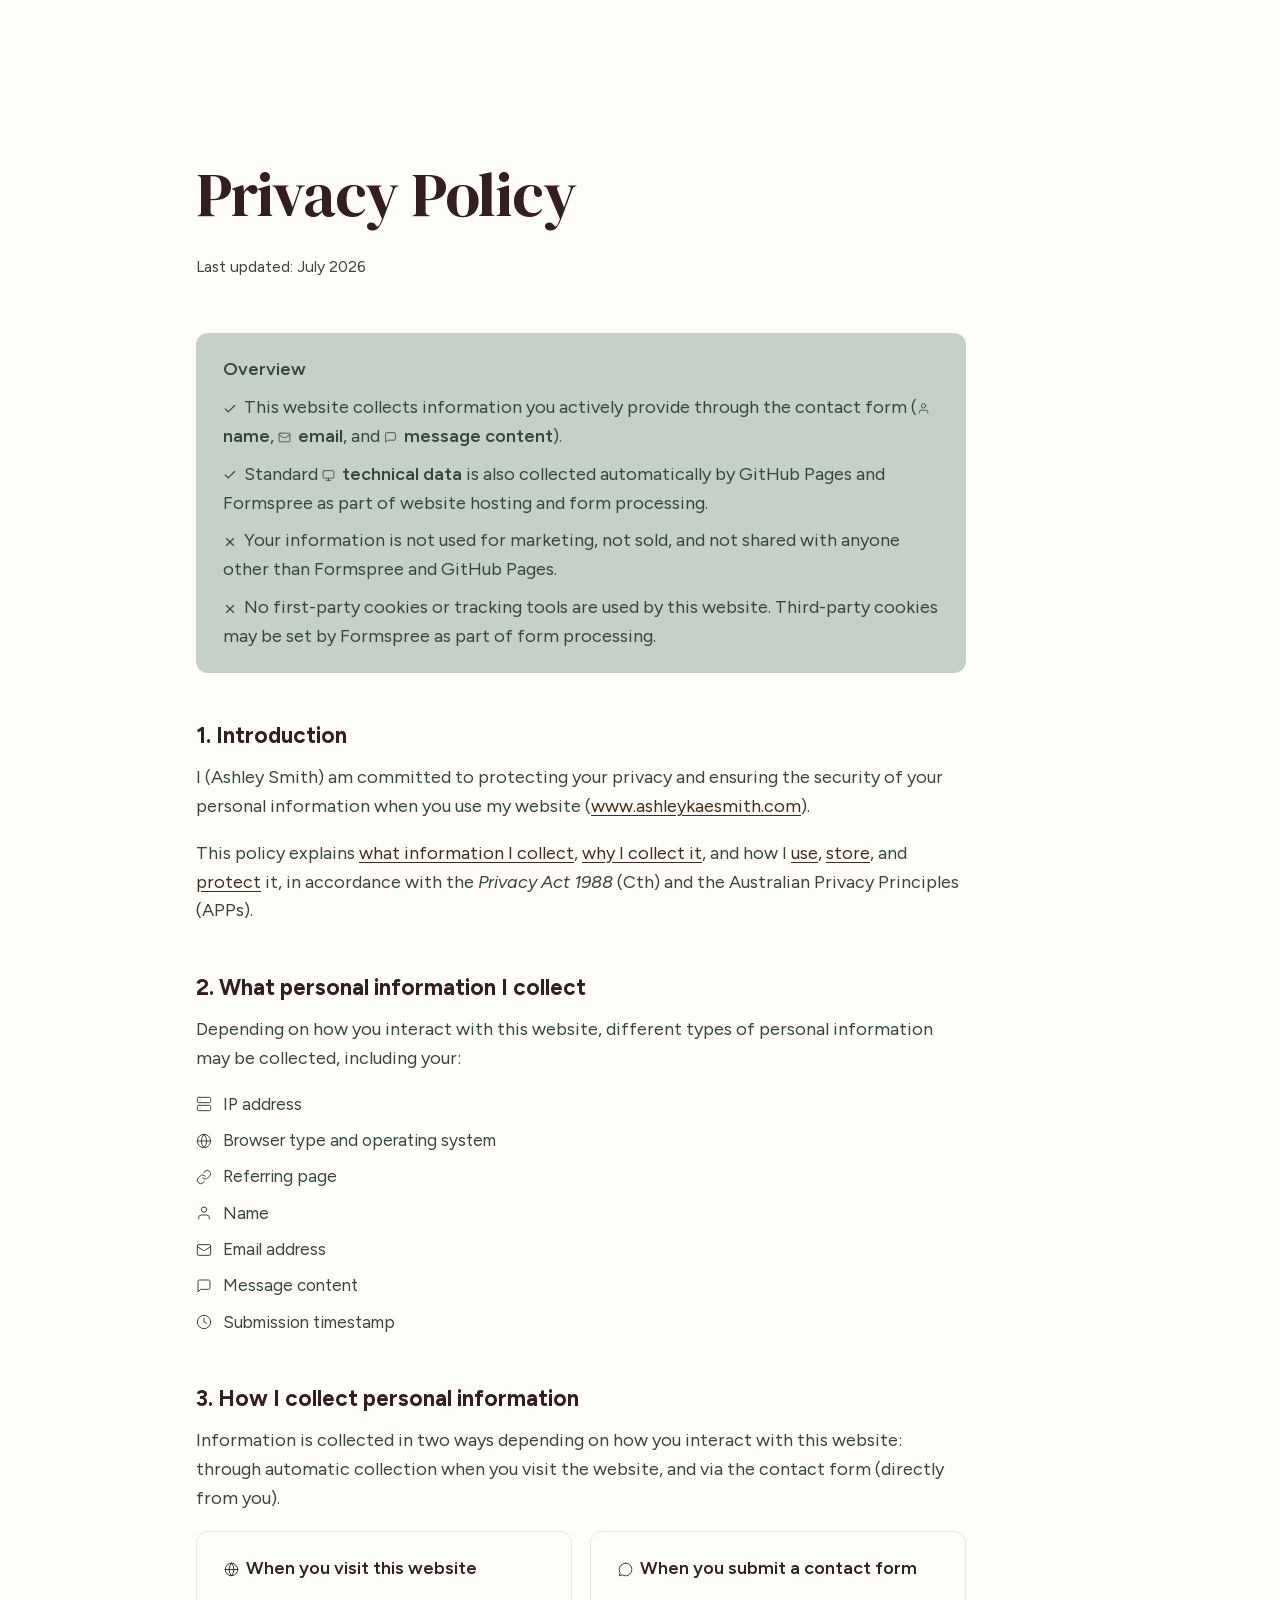
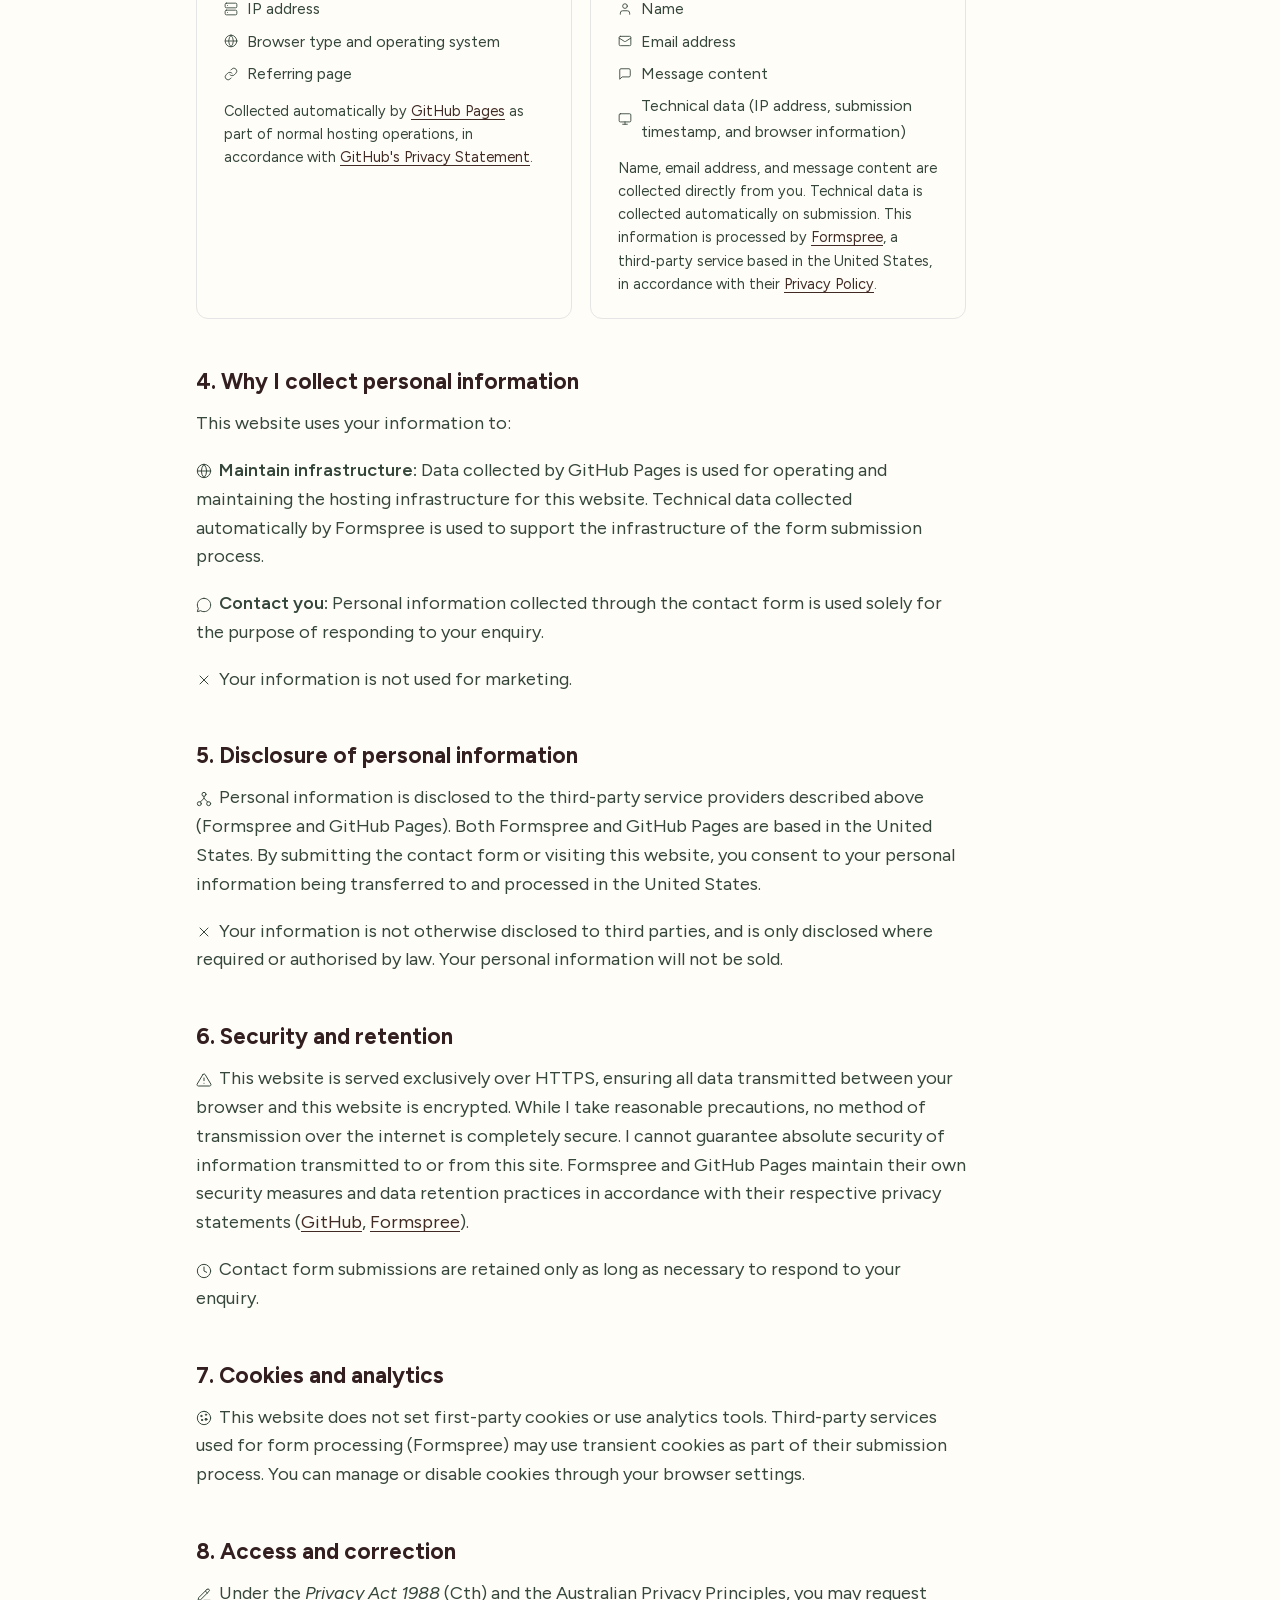
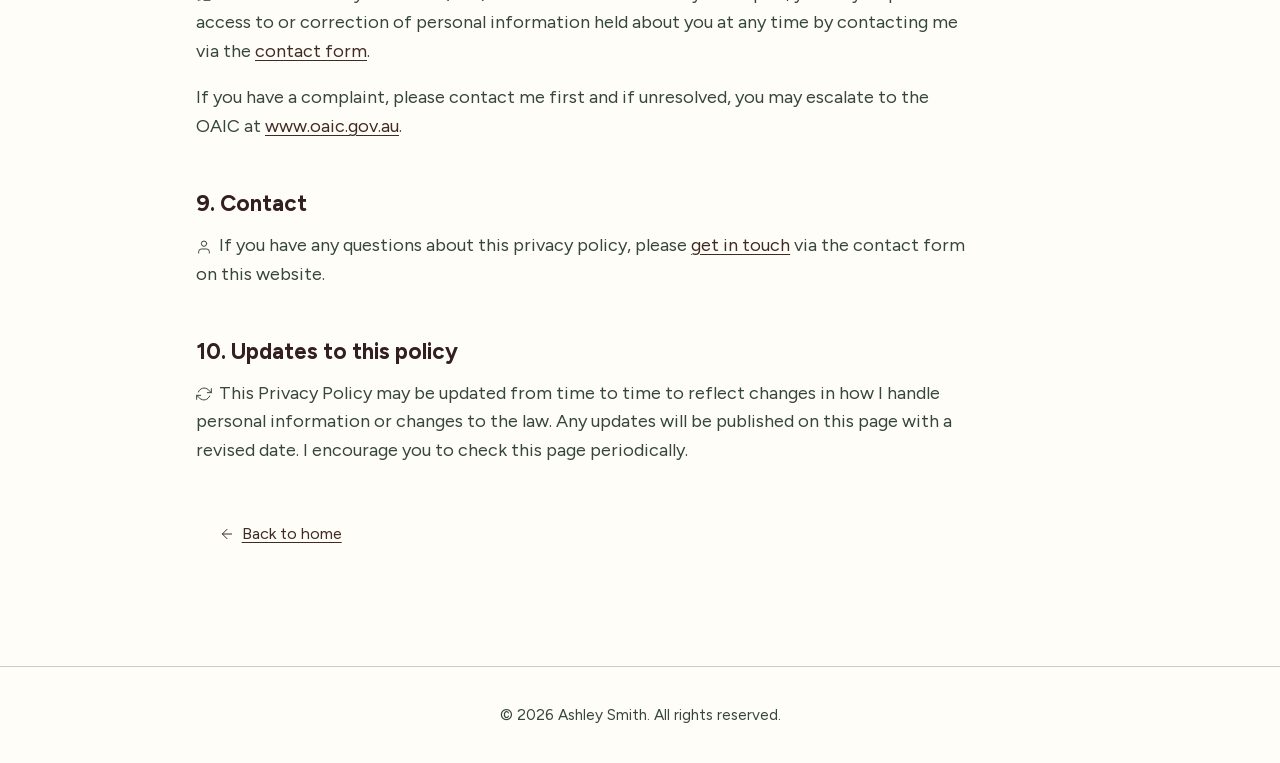
==== commit 116eb2f6: "Security Updates and Style Changes" ====
--- a/privacy.html
+++ b/privacy.html
@@ -3,195 +3,31 @@
 <head>
   <meta charset="UTF-8" />
   <meta name="viewport" content="width=device-width, initial-scale=1.0" />
-  <meta http-equiv="Content-Security-Policy" content="default-src 'self'; script-src 'self' 'unsafe-inline'; style-src 'self' 'unsafe-inline'; img-src 'self'; font-src 'self'; connect-src 'self' https://formspree.io; form-action 'self' https://formspree.io; frame-ancestors 'none'; base-uri 'self'; object-src 'none'" />
+  <meta http-equiv="Content-Security-Policy" content="default-src 'self'; script-src 'self'; style-src 'self'; img-src 'self'; font-src 'self'; connect-src 'self' https://formspree.io; form-action 'self' https://formspree.io; frame-ancestors 'none'; base-uri 'self'; object-src 'none'" />
+  <meta name="referrer" content="strict-origin-when-cross-origin" />
+  <meta http-equiv="Permissions-Policy" content="camera=(), microphone=(), geolocation=()" />
   <title>Privacy Policy — Ashley Smith</title>
   <meta name="robots" content="noindex, follow" />
   <link rel="icon" href="icons/AS.svg" type="image/svg+xml" />
   <meta name="theme-color" content="#fffdf7" />
   <link rel="stylesheet" href="styles.css" />
-  <style>
-    .privacy-layout {
-      max-width: var(--max-w);
-      margin: 0 auto;
-      padding: 8rem 2rem 6rem;
-      display: flex;
-      gap: 4rem;
-      align-items: flex-start;
-      justify-content: center;
-    }
-
-    .privacy-sidebar {
-      flex: 0 0 200px;
-      position: sticky;
-      top: 9rem;
-      align-self: flex-start;
-      margin-top: 11rem;
-    }
-
-    .privacy-layout {
-      justify-content: center;
-    }
-
-    .privacy-sidebar ol {
-      list-style: none;
-      padding: 0;
-      margin: 0;
-      border-left: 2px solid var(--light);
-      padding-left: 1rem;
-      display: flex;
-      flex-direction: column;
-      gap: 0.75rem;
-    }
-
-    .privacy-sidebar li a {
-      font-size: 0.8rem;
-      color: var(--gray);
-      text-decoration: none;
-      transition: color 0.2s;
-      display: block;
-      line-height: 1.4;
-    }
-
-    .privacy-sidebar li a:hover,
-    .privacy-sidebar li a.active {
-      color: var(--black);
-      font-weight: 600;
-    }
-
-    .privacy-content {
-      flex: 1;
-      min-width: 0;
-    }
-
-    .privacy-content h1 {
-      font-size: clamp(2rem, 5vw, 3.5rem);
-      margin-bottom: 0.5rem;
-    }
-
-    .privacy-content .last-updated {
-      font-size: 0.875rem;
-      color: var(--gray);
-      margin-bottom: 3rem;
-      max-width: none;
-    }
-
-    .privacy-content h2 {
-      font-size: 1.25rem;
-      margin-top: 2.5rem;
-      margin-bottom: 0.5rem;
-      scroll-margin-top: 5rem;
-    }
-
-    .privacy-content p {
-      margin-bottom: 1rem;
-      max-width: 70ch;
-    }
-
-    .privacy-content a {
-      color: var(--accent);
-      text-decoration: underline;
-      text-underline-offset: 3px;
-    }
-
-    .toc {
-      background: var(--light);
-      border-radius: var(--radius);
-      padding: 1.25rem 1.5rem;
-      margin-bottom: 2rem;
-      display: inline-block;
-    }
-
-    .toc ol {
-      list-style: none;
-      padding: 0;
-      margin: 0;
-      display: flex;
-      flex-direction: column;
-      gap: 0.4rem;
-    }
-
-    .toc a {
-      font-size: 0.875rem;
-      color: var(--gray);
-      text-decoration: none;
-    }
-
-    .data-list {
-      list-style: none;
-      padding: 0;
-      margin: 0.75rem 0 1rem;
-      padding-left: 1.75rem;
-      display: flex;
-      flex-direction: column;
-      gap: 0.5rem;
-    }
-
-    .data-list li {
-      display: flex;
-      align-items: center;
-      gap: 0.6rem;
-      font-size: 0.95rem;
-      color: var(--gray);
-    }
-
-    .data-icon {
-      font-size: 1rem;
-    }
-
-    .toc a:hover {
-      color: var(--black);
-      text-decoration: underline;
-      text-underline-offset: 3px;
-    }
-
-    body { overflow-x: hidden; }
-
-    @media (max-width: 700px) {
-      .privacy-layout {
-        flex-direction: column;
-        gap: 2rem;
-        padding: 6rem 1.25rem 4rem;
-      }
-      .privacy-sidebar {
-        position: static;
-        flex: none;
-        width: 100%;
-        margin-top: 0;
-      }
-      .privacy-sidebar ol {
-        flex-direction: row;
-        flex-wrap: wrap;
-        border-left: none;
-        border-top: 2px solid var(--light);
-        padding-left: 0;
-        padding-top: 1rem;
-        gap: 0.5rem 1rem;
-      }
-      .privacy-content h1 {
-        font-size: clamp(1.75rem, 8vw, 2.5rem);
-      }
-      table {
-        font-size: 0.875rem;
-      }
-    }
-  </style>
+  <link rel="stylesheet" href="privacy.css" />
 </head>
 <body>
 
 <main>
     <div class="privacy-layout">
 
-
 <div class="privacy-content">
         <h1>Privacy Policy</h1>
         <p class="last-updated">Last updated: July 2026</p>
 
-        <div style="background: var(--light); border-radius: var(--radius); padding: 1.25rem 1.5rem; margin-bottom: 2rem; max-width: 70ch;">
-          <p style="font-weight: 600; margin-bottom: 0.5rem;">Overview</p>
-          <p style="margin-bottom: 0.5rem;"><svg xmlns="http://www.w3.org/2000/svg" width="14" height="14" viewBox="0 0 24 24" fill="none" stroke="currentColor" stroke-width="2" stroke-linecap="round" stroke-linejoin="round" style="display:inline; vertical-align:middle; margin-right:0.4rem; color:var(--gray);"><polyline points="20 6 9 17 4 12"/></svg>This website collects information you actively provide through the contact form (<svg xmlns="http://www.w3.org/2000/svg" width="13" height="13" viewBox="0 0 24 24" fill="none" stroke="currentColor" stroke-width="1.5" stroke-linecap="round" stroke-linejoin="round" style="display:inline; vertical-align:middle; margin-right:0.2rem; color:var(--gray);"><path d="M20 21v-2a4 4 0 0 0-4-4H8a4 4 0 0 0-4 4v2"/><circle cx="12" cy="7" r="4"/></svg><span style="font-weight:600;">name</span>, <svg xmlns="http://www.w3.org/2000/svg" width="13" height="13" viewBox="0 0 24 24" fill="none" stroke="currentColor" stroke-width="1.5" stroke-linecap="round" stroke-linejoin="round" style="display:inline; vertical-align:middle; margin-right:0.2rem; color:var(--gray);"><rect width="20" height="16" x="2" y="4" rx="2"/><path d="m22 7-8.97 5.7a1.94 1.94 0 0 1-2.06 0L2 7"/></svg><span style="font-weight:600;">email</span>, and <svg xmlns="http://www.w3.org/2000/svg" width="13" height="13" viewBox="0 0 24 24" fill="none" stroke="currentColor" stroke-width="1.5" stroke-linecap="round" stroke-linejoin="round" style="display:inline; vertical-align:middle; margin-right:0.2rem; color:var(--gray);"><path d="M21 15a2 2 0 0 1-2 2H7l-4 4V5a2 2 0 0 1 2-2h14a2 2 0 0 1 2 2z"/></svg><span style="font-weight:600;">message content</span>).</p>
-          <p style="margin-bottom: 0.5rem;"><svg xmlns="http://www.w3.org/2000/svg" width="14" height="14" viewBox="0 0 24 24" fill="none" stroke="currentColor" stroke-width="2" stroke-linecap="round" stroke-linejoin="round" style="display:inline; vertical-align:middle; margin-right:0.4rem; color:var(--gray);"><polyline points="20 6 9 17 4 12"/></svg>Standard <svg xmlns="http://www.w3.org/2000/svg" width="13" height="13" viewBox="0 0 24 24" fill="none" stroke="currentColor" stroke-width="1.5" stroke-linecap="round" stroke-linejoin="round" style="display:inline; vertical-align:middle; margin-right:0.2rem; color:var(--gray);"><rect x="2" y="3" width="20" height="14" rx="2"/><path d="M8 21h8"/><path d="M12 17v4"/></svg><span style="font-weight:600;">technical data</span> is also collected automatically by GitHub Pages and Formspree as part of website hosting and form processing.</p>
-          <p style="margin-bottom: 0.5rem;"><svg xmlns="http://www.w3.org/2000/svg" width="14" height="14" viewBox="0 0 24 24" fill="none" stroke="currentColor" stroke-width="2" stroke-linecap="round" stroke-linejoin="round" style="display:inline; vertical-align:middle; margin-right:0.4rem; color:var(--gray);"><line x1="18" y1="6" x2="6" y2="18"/><line x1="6" y1="6" x2="18" y2="18"/></svg>Your information is not used for marketing, not sold, and not shared with anyone other than Formspree and GitHub Pages.</p>
-          <p style="margin-bottom: 0;"><svg xmlns="http://www.w3.org/2000/svg" width="14" height="14" viewBox="0 0 24 24" fill="none" stroke="currentColor" stroke-width="2" stroke-linecap="round" stroke-linejoin="round" style="display:inline; vertical-align:middle; margin-right:0.4rem; color:var(--gray);"><line x1="18" y1="6" x2="6" y2="18"/><line x1="6" y1="6" x2="18" y2="18"/></svg>No first-party cookies or tracking tools are used by this website. Third-party cookies may be set by Formspree as part of form processing.</p>
+        <div class="overview-box">
+          <p class="overview-title">Overview</p>
+          <p class="overview-item"><svg xmlns="http://www.w3.org/2000/svg" width="14" height="14" viewBox="0 0 24 24" fill="none" stroke="currentColor" stroke-width="2" stroke-linecap="round" stroke-linejoin="round" class="icon-inline"><polyline points="20 6 9 17 4 12"/></svg>This website collects information you actively provide through the contact form (<svg xmlns="http://www.w3.org/2000/svg" width="13" height="13" viewBox="0 0 24 24" fill="none" stroke="currentColor" stroke-width="1.5" stroke-linecap="round" stroke-linejoin="round" class="icon-inline"><path d="M20 21v-2a4 4 0 0 0-4-4H8a4 4 0 0 0-4 4v2"/><circle cx="12" cy="7" r="4"/></svg><span class="fw-bold">name</span>, <svg xmlns="http://www.w3.org/2000/svg" width="13" height="13" viewBox="0 0 24 24" fill="none" stroke="currentColor" stroke-width="1.5" stroke-linecap="round" stroke-linejoin="round" class="icon-inline"><rect width="20" height="16" x="2" y="4" rx="2"/><path d="m22 7-8.97 5.7a1.94 1.94 0 0 1-2.06 0L2 7"/></svg><span class="fw-bold">email</span>, and <svg xmlns="http://www.w3.org/2000/svg" width="13" height="13" viewBox="0 0 24 24" fill="none" stroke="currentColor" stroke-width="1.5" stroke-linecap="round" stroke-linejoin="round" class="icon-inline"><path d="M21 15a2 2 0 0 1-2 2H7l-4 4V5a2 2 0 0 1 2-2h14a2 2 0 0 1 2 2z"/></svg><span class="fw-bold">message content</span>).</p>
+          <p class="overview-item"><svg xmlns="http://www.w3.org/2000/svg" width="14" height="14" viewBox="0 0 24 24" fill="none" stroke="currentColor" stroke-width="2" stroke-linecap="round" stroke-linejoin="round" class="icon-inline"><polyline points="20 6 9 17 4 12"/></svg>Standard <svg xmlns="http://www.w3.org/2000/svg" width="13" height="13" viewBox="0 0 24 24" fill="none" stroke="currentColor" stroke-width="1.5" stroke-linecap="round" stroke-linejoin="round" class="icon-inline"><rect x="2" y="3" width="20" height="14" rx="2"/><path d="M8 21h8"/><path d="M12 17v4"/></svg><span class="fw-bold">technical data</span> is also collected automatically by GitHub Pages and Formspree as part of website hosting and form processing.</p>
+          <p class="overview-item"><svg xmlns="http://www.w3.org/2000/svg" width="14" height="14" viewBox="0 0 24 24" fill="none" stroke="currentColor" stroke-width="2" stroke-linecap="round" stroke-linejoin="round" class="icon-inline"><line x1="18" y1="6" x2="6" y2="18"/><line x1="6" y1="6" x2="18" y2="18"/></svg>Your information is not used for marketing, not sold, and not shared with anyone other than Formspree and GitHub Pages.</p>
+          <p class="mb-0"><svg xmlns="http://www.w3.org/2000/svg" width="14" height="14" viewBox="0 0 24 24" fill="none" stroke="currentColor" stroke-width="2" stroke-linecap="round" stroke-linejoin="round" class="icon-inline"><line x1="18" y1="6" x2="6" y2="18"/><line x1="6" y1="6" x2="18" y2="18"/></svg>No first-party cookies or tracking tools are used by this website. Third-party cookies may be set by Formspree as part of form processing.</p>
         </div>
 
         <h2 id="s1">1. Introduction</h2>
@@ -199,133 +35,134 @@
         <p>This policy explains <a href="#s2">what information I collect</a>, <a href="#s4">why I collect it</a>, and how I <a href="#s4">use</a>, <a href="#s6">store</a>, and <a href="#s6">protect</a> it, in accordance with the <em>Privacy Act 1988</em> (Cth) and the Australian Privacy Principles (APPs).</p>
 
         <h2 id="s2">2. What personal information I collect</h2>
-        <p style="max-width:70ch;">Depending on how you interact with this website, different types of personal information may be collected, including your:</p>
-        <ul style="list-style:none; padding:0; margin:1rem 0; display:flex; flex-direction:column; gap:0.5rem; max-width:70ch;">
-          <li style="display:flex; align-items:center; gap:0.6rem; font-size:0.95rem; color:var(--gray);">
-            <svg xmlns="http://www.w3.org/2000/svg" width="16" height="16" viewBox="0 0 24 24" fill="none" stroke="currentColor" stroke-width="1.5" stroke-linecap="round" stroke-linejoin="round" style="flex-shrink:0;"><rect x="2" y="2" width="20" height="8" rx="2"/><rect x="2" y="14" width="20" height="8" rx="2"/><line x1="6" y1="6" x2="6.01" y2="6"/><line x1="6" y1="18" x2="6.01" y2="18"/></svg>
+        <p>Depending on how you interact with this website, different types of personal information may be collected, including your:</p>
+        <ul class="data-list">
+          <li>
+            <svg xmlns="http://www.w3.org/2000/svg" width="16" height="16" viewBox="0 0 24 24" fill="none" stroke="currentColor" stroke-width="1.5" stroke-linecap="round" stroke-linejoin="round" class="icon-flex"><rect x="2" y="2" width="20" height="8" rx="2"/><rect x="2" y="14" width="20" height="8" rx="2"/><line x1="6" y1="6" x2="6.01" y2="6"/><line x1="6" y1="18" x2="6.01" y2="18"/></svg>
             IP address
           </li>
-          <li style="display:flex; align-items:center; gap:0.6rem; font-size:0.95rem; color:var(--gray);">
-            <svg xmlns="http://www.w3.org/2000/svg" width="16" height="16" viewBox="0 0 24 24" fill="none" stroke="currentColor" stroke-width="1.5" stroke-linecap="round" stroke-linejoin="round" style="flex-shrink:0;"><circle cx="12" cy="12" r="10"/><path d="M2 12h20"/><path d="M12 2a15.3 15.3 0 0 1 4 10 15.3 15.3 0 0 1-4 10 15.3 15.3 0 0 1-4-10 15.3 15.3 0 0 1 4-10z"/></svg>
+          <li>
+            <svg xmlns="http://www.w3.org/2000/svg" width="16" height="16" viewBox="0 0 24 24" fill="none" stroke="currentColor" stroke-width="1.5" stroke-linecap="round" stroke-linejoin="round" class="icon-flex"><circle cx="12" cy="12" r="10"/><path d="M2 12h20"/><path d="M12 2a15.3 15.3 0 0 1 4 10 15.3 15.3 0 0 1-4 10 15.3 15.3 0 0 1-4-10 15.3 15.3 0 0 1 4-10z"/></svg>
             Browser type and operating system
           </li>
-          <li style="display:flex; align-items:center; gap:0.6rem; font-size:0.95rem; color:var(--gray);">
-            <svg xmlns="http://www.w3.org/2000/svg" width="16" height="16" viewBox="0 0 24 24" fill="none" stroke="currentColor" stroke-width="1.5" stroke-linecap="round" stroke-linejoin="round" style="flex-shrink:0;"><path d="M10 13a5 5 0 0 0 7.54.54l3-3a5 5 0 0 0-7.07-7.07l-1.72 1.71"/><path d="M14 11a5 5 0 0 0-7.54-.54l-3 3a5 5 0 0 0 7.07 7.07l1.71-1.71"/></svg>
+          <li>
+            <svg xmlns="http://www.w3.org/2000/svg" width="16" height="16" viewBox="0 0 24 24" fill="none" stroke="currentColor" stroke-width="1.5" stroke-linecap="round" stroke-linejoin="round" class="icon-flex"><path d="M10 13a5 5 0 0 0 7.54.54l3-3a5 5 0 0 0-7.07-7.07l-1.72 1.71"/><path d="M14 11a5 5 0 0 0-7.54-.54l-3 3a5 5 0 0 0 7.07 7.07l1.71-1.71"/></svg>
             Referring page
           </li>
-          <li style="display:flex; align-items:center; gap:0.6rem; font-size:0.95rem; color:var(--gray);">
-            <svg xmlns="http://www.w3.org/2000/svg" width="16" height="16" viewBox="0 0 24 24" fill="none" stroke="currentColor" stroke-width="1.5" stroke-linecap="round" stroke-linejoin="round" style="flex-shrink:0;"><path d="M20 21v-2a4 4 0 0 0-4-4H8a4 4 0 0 0-4 4v2"/><circle cx="12" cy="7" r="4"/></svg>
+          <li>
+            <svg xmlns="http://www.w3.org/2000/svg" width="16" height="16" viewBox="0 0 24 24" fill="none" stroke="currentColor" stroke-width="1.5" stroke-linecap="round" stroke-linejoin="round" class="icon-flex"><path d="M20 21v-2a4 4 0 0 0-4-4H8a4 4 0 0 0-4 4v2"/><circle cx="12" cy="7" r="4"/></svg>
             Name
           </li>
-          <li style="display:flex; align-items:center; gap:0.6rem; font-size:0.95rem; color:var(--gray);">
-            <svg xmlns="http://www.w3.org/2000/svg" width="16" height="16" viewBox="0 0 24 24" fill="none" stroke="currentColor" stroke-width="1.5" stroke-linecap="round" stroke-linejoin="round" style="flex-shrink:0;"><rect width="20" height="16" x="2" y="4" rx="2"/><path d="m22 7-8.97 5.7a1.94 1.94 0 0 1-2.06 0L2 7"/></svg>
+          <li>
+            <svg xmlns="http://www.w3.org/2000/svg" width="16" height="16" viewBox="0 0 24 24" fill="none" stroke="currentColor" stroke-width="1.5" stroke-linecap="round" stroke-linejoin="round" class="icon-flex"><rect width="20" height="16" x="2" y="4" rx="2"/><path d="m22 7-8.97 5.7a1.94 1.94 0 0 1-2.06 0L2 7"/></svg>
             Email address
           </li>
-          <li style="display:flex; align-items:center; gap:0.6rem; font-size:0.95rem; color:var(--gray);">
-            <svg xmlns="http://www.w3.org/2000/svg" width="16" height="16" viewBox="0 0 24 24" fill="none" stroke="currentColor" stroke-width="1.5" stroke-linecap="round" stroke-linejoin="round" style="flex-shrink:0;"><path d="M21 15a2 2 0 0 1-2 2H7l-4 4V5a2 2 0 0 1 2-2h14a2 2 0 0 1 2 2z"/></svg>
+          <li>
+            <svg xmlns="http://www.w3.org/2000/svg" width="16" height="16" viewBox="0 0 24 24" fill="none" stroke="currentColor" stroke-width="1.5" stroke-linecap="round" stroke-linejoin="round" class="icon-flex"><path d="M21 15a2 2 0 0 1-2 2H7l-4 4V5a2 2 0 0 1 2-2h14a2 2 0 0 1 2 2z"/></svg>
             Message content
           </li>
-          <li style="display:flex; align-items:center; gap:0.6rem; font-size:0.95rem; color:var(--gray);">
-            <svg xmlns="http://www.w3.org/2000/svg" width="16" height="16" viewBox="0 0 24 24" fill="none" stroke="currentColor" stroke-width="1.5" stroke-linecap="round" stroke-linejoin="round" style="flex-shrink:0;"><circle cx="12" cy="12" r="10"/><polyline points="12 6 12 12 16 14"/></svg>
+          <li>
+            <svg xmlns="http://www.w3.org/2000/svg" width="16" height="16" viewBox="0 0 24 24" fill="none" stroke="currentColor" stroke-width="1.5" stroke-linecap="round" stroke-linejoin="round" class="icon-flex"><circle cx="12" cy="12" r="10"/><polyline points="12 6 12 12 16 14"/></svg>
             Submission timestamp
           </li>
         </ul>
 
         <h2 id="s3">3. How I collect personal information</h2>
-        <p style="max-width:70ch;">Information is collected in two ways depending on how you interact with this website: through automatic collection when you visit the website, and via the contact form (directly from you).</p>
-        <div style="display:grid; grid-template-columns: repeat(auto-fit, minmax(min(240px, 100%), 1fr)); gap:1rem; margin-top:1rem; max-width:70ch; box-sizing:border-box;">
-          <div style="border:1px solid var(--border, #e5e5e5); border-radius:var(--radius); padding:1.25rem 1.5rem;">
-            <p style="font-weight:600; margin-bottom:0.75rem; color:var(--black);">
-              <svg xmlns="http://www.w3.org/2000/svg" width="15" height="15" viewBox="0 0 24 24" fill="none" stroke="currentColor" stroke-width="1.5" stroke-linecap="round" stroke-linejoin="round" style="display:inline; vertical-align:middle; margin-right:0.4rem;"><circle cx="12" cy="12" r="10"/><path d="M2 12h20"/><path d="M12 2a15.3 15.3 0 0 1 4 10 15.3 15.3 0 0 1-4 10 15.3 15.3 0 0 1-4-10 15.3 15.3 0 0 1 4-10z"/></svg>When you visit this website
+        <p>Information is collected in two ways depending on how you interact with this website: through automatic collection when you visit the website, and via the contact form (directly from you).</p>
+        <div class="scenario-grid">
+          <div class="scenario-card">
+            <p class="card-title">
+              <svg xmlns="http://www.w3.org/2000/svg" width="15" height="15" viewBox="0 0 24 24" fill="none" stroke="currentColor" stroke-width="1.5" stroke-linecap="round" stroke-linejoin="round" class="icon-inline-dark"><circle cx="12" cy="12" r="10"/><path d="M2 12h20"/><path d="M12 2a15.3 15.3 0 0 1 4 10 15.3 15.3 0 0 1-4 10 15.3 15.3 0 0 1-4-10 15.3 15.3 0 0 1 4-10z"/></svg>When you visit this website
             </p>
-            <ul style="list-style:none; padding:0; margin:0 0 0.75rem; display:flex; flex-direction:column; gap:0.4rem;">
-              <li style="display:flex; align-items:center; gap:0.5rem; font-size:0.875rem; color:var(--gray);">
-                <svg xmlns="http://www.w3.org/2000/svg" width="14" height="14" viewBox="0 0 24 24" fill="none" stroke="currentColor" stroke-width="1.5" stroke-linecap="round" stroke-linejoin="round" style="flex-shrink:0;"><rect x="2" y="2" width="20" height="8" rx="2"/><rect x="2" y="14" width="20" height="8" rx="2"/><line x1="6" y1="6" x2="6.01" y2="6"/><line x1="6" y1="18" x2="6.01" y2="18"/></svg>
+            <ul class="card-list">
+              <li>
+                <svg xmlns="http://www.w3.org/2000/svg" width="14" height="14" viewBox="0 0 24 24" fill="none" stroke="currentColor" stroke-width="1.5" stroke-linecap="round" stroke-linejoin="round" class="icon-flex"><rect x="2" y="2" width="20" height="8" rx="2"/><rect x="2" y="14" width="20" height="8" rx="2"/><line x1="6" y1="6" x2="6.01" y2="6"/><line x1="6" y1="18" x2="6.01" y2="18"/></svg>
                 IP address
               </li>
-              <li style="display:flex; align-items:center; gap:0.5rem; font-size:0.875rem; color:var(--gray);">
-                <svg xmlns="http://www.w3.org/2000/svg" width="14" height="14" viewBox="0 0 24 24" fill="none" stroke="currentColor" stroke-width="1.5" stroke-linecap="round" stroke-linejoin="round" style="flex-shrink:0;"><circle cx="12" cy="12" r="10"/><path d="M2 12h20"/><path d="M12 2a15.3 15.3 0 0 1 4 10 15.3 15.3 0 0 1-4 10 15.3 15.3 0 0 1-4-10 15.3 15.3 0 0 1 4-10z"/></svg>
+              <li>
+                <svg xmlns="http://www.w3.org/2000/svg" width="14" height="14" viewBox="0 0 24 24" fill="none" stroke="currentColor" stroke-width="1.5" stroke-linecap="round" stroke-linejoin="round" class="icon-flex"><circle cx="12" cy="12" r="10"/><path d="M2 12h20"/><path d="M12 2a15.3 15.3 0 0 1 4 10 15.3 15.3 0 0 1-4 10 15.3 15.3 0 0 1-4-10 15.3 15.3 0 0 1 4-10z"/></svg>
                 Browser type and operating system
               </li>
-              <li style="display:flex; align-items:center; gap:0.5rem; font-size:0.875rem; color:var(--gray);">
-                <svg xmlns="http://www.w3.org/2000/svg" width="14" height="14" viewBox="0 0 24 24" fill="none" stroke="currentColor" stroke-width="1.5" stroke-linecap="round" stroke-linejoin="round" style="flex-shrink:0;"><path d="M10 13a5 5 0 0 0 7.54.54l3-3a5 5 0 0 0-7.07-7.07l-1.72 1.71"/><path d="M14 11a5 5 0 0 0-7.54-.54l-3 3a5 5 0 0 0 7.07 7.07l1.71-1.71"/></svg>
+              <li>
+                <svg xmlns="http://www.w3.org/2000/svg" width="14" height="14" viewBox="0 0 24 24" fill="none" stroke="currentColor" stroke-width="1.5" stroke-linecap="round" stroke-linejoin="round" class="icon-flex"><path d="M10 13a5 5 0 0 0 7.54.54l3-3a5 5 0 0 0-7.07-7.07l-1.72 1.71"/><path d="M14 11a5 5 0 0 0-7.54-.54l-3 3a5 5 0 0 0 7.07 7.07l1.71-1.71"/></svg>
                 Referring page
               </li>
             </ul>
-            <p style="font-size:0.8rem; color:var(--gray); margin-bottom:0;">Collected automatically by <a href="https://pages.github.com" target="_blank" rel="noopener noreferrer">GitHub Pages</a> as part of normal hosting operations, in accordance with <a href="https://docs.github.com/en/site-policy/privacy-policies/github-privacy-statement" target="_blank" rel="noopener noreferrer">GitHub's Privacy Statement</a>.</p>
+            <p class="card-note">Collected automatically by <a href="https://pages.github.com" target="_blank" rel="noopener noreferrer">GitHub Pages</a> as part of normal hosting operations, in accordance with <a href="https://docs.github.com/en/site-policy/privacy-policies/github-privacy-statement" target="_blank" rel="noopener noreferrer">GitHub's Privacy Statement</a>.</p>
           </div>
-          <div style="border:1px solid var(--border, #e5e5e5); border-radius:var(--radius); padding:1.25rem 1.5rem;">
-            <p style="font-weight:600; margin-bottom:0.75rem; color:var(--black);">
-              <svg xmlns="http://www.w3.org/2000/svg" width="15" height="15" viewBox="0 0 24 24" fill="none" stroke="currentColor" stroke-width="1.5" stroke-linecap="round" stroke-linejoin="round" style="display:inline; vertical-align:middle; margin-right:0.4rem;"><path d="M12 2C6.477 2 2 6.477 2 12c0 1.89.525 3.66 1.438 5.168L2 22l4.832-1.438A9.956 9.956 0 0 0 12 22c5.523 0 10-4.477 10-10S17.523 2 12 2z"/></svg>When you submit a contact form
+          <div class="scenario-card">
+            <p class="card-title">
+              <svg xmlns="http://www.w3.org/2000/svg" width="15" height="15" viewBox="0 0 24 24" fill="none" stroke="currentColor" stroke-width="1.5" stroke-linecap="round" stroke-linejoin="round" class="icon-inline-dark"><path d="M12 2C6.477 2 2 6.477 2 12c0 1.89.525 3.66 1.438 5.168L2 22l4.832-1.438A9.956 9.956 0 0 0 12 22c5.523 0 10-4.477 10-10S17.523 2 12 2z"/></svg>When you submit a contact form
             </p>
-            <ul style="list-style:none; padding:0; margin:0 0 0.75rem; display:flex; flex-direction:column; gap:0.4rem;">
-              <li style="display:flex; align-items:center; gap:0.5rem; font-size:0.875rem; color:var(--gray);">
-                <svg xmlns="http://www.w3.org/2000/svg" width="14" height="14" viewBox="0 0 24 24" fill="none" stroke="currentColor" stroke-width="1.5" stroke-linecap="round" stroke-linejoin="round" style="flex-shrink:0;"><path d="M20 21v-2a4 4 0 0 0-4-4H8a4 4 0 0 0-4 4v2"/><circle cx="12" cy="7" r="4"/></svg>
+            <ul class="card-list">
+              <li>
+                <svg xmlns="http://www.w3.org/2000/svg" width="14" height="14" viewBox="0 0 24 24" fill="none" stroke="currentColor" stroke-width="1.5" stroke-linecap="round" stroke-linejoin="round" class="icon-flex"><path d="M20 21v-2a4 4 0 0 0-4-4H8a4 4 0 0 0-4 4v2"/><circle cx="12" cy="7" r="4"/></svg>
                 Name
               </li>
-              <li style="display:flex; align-items:center; gap:0.5rem; font-size:0.875rem; color:var(--gray);">
-                <svg xmlns="http://www.w3.org/2000/svg" width="14" height="14" viewBox="0 0 24 24" fill="none" stroke="currentColor" stroke-width="1.5" stroke-linecap="round" stroke-linejoin="round" style="flex-shrink:0;"><rect width="20" height="16" x="2" y="4" rx="2"/><path d="m22 7-8.97 5.7a1.94 1.94 0 0 1-2.06 0L2 7"/></svg>
+              <li>
+                <svg xmlns="http://www.w3.org/2000/svg" width="14" height="14" viewBox="0 0 24 24" fill="none" stroke="currentColor" stroke-width="1.5" stroke-linecap="round" stroke-linejoin="round" class="icon-flex"><rect width="20" height="16" x="2" y="4" rx="2"/><path d="m22 7-8.97 5.7a1.94 1.94 0 0 1-2.06 0L2 7"/></svg>
                 Email address
               </li>
-              <li style="display:flex; align-items:center; gap:0.5rem; font-size:0.875rem; color:var(--gray);">
-                <svg xmlns="http://www.w3.org/2000/svg" width="14" height="14" viewBox="0 0 24 24" fill="none" stroke="currentColor" stroke-width="1.5" stroke-linecap="round" stroke-linejoin="round" style="flex-shrink:0;"><path d="M21 15a2 2 0 0 1-2 2H7l-4 4V5a2 2 0 0 1 2-2h14a2 2 0 0 1 2 2z"/></svg>
+              <li>
+                <svg xmlns="http://www.w3.org/2000/svg" width="14" height="14" viewBox="0 0 24 24" fill="none" stroke="currentColor" stroke-width="1.5" stroke-linecap="round" stroke-linejoin="round" class="icon-flex"><path d="M21 15a2 2 0 0 1-2 2H7l-4 4V5a2 2 0 0 1 2-2h14a2 2 0 0 1 2 2z"/></svg>
                 Message content
               </li>
-              <li style="display:flex; align-items:center; gap:0.5rem; font-size:0.875rem; color:var(--gray);">
-                <svg xmlns="http://www.w3.org/2000/svg" width="14" height="14" viewBox="0 0 24 24" fill="none" stroke="currentColor" stroke-width="1.5" stroke-linecap="round" stroke-linejoin="round" style="flex-shrink:0;"><rect x="2" y="3" width="20" height="14" rx="2"/><path d="M8 21h8"/><path d="M12 17v4"/></svg>
+              <li>
+                <svg xmlns="http://www.w3.org/2000/svg" width="14" height="14" viewBox="0 0 24 24" fill="none" stroke="currentColor" stroke-width="1.5" stroke-linecap="round" stroke-linejoin="round" class="icon-flex"><rect x="2" y="3" width="20" height="14" rx="2"/><path d="M8 21h8"/><path d="M12 17v4"/></svg>
                 Technical data (IP address, submission timestamp, and browser information)
               </li>
             </ul>
-            <p style="font-size:0.8rem; color:var(--gray); margin-bottom:0;">Name, email address, and message content are collected directly from you. Technical data is collected automatically on submission. This information is processed by <a href="https://formspree.io" target="_blank" rel="noopener noreferrer">Formspree</a>, a third-party service based in the United States, in accordance with their <a href="https://formspree.io/legal/privacy-policy" target="_blank" rel="noopener noreferrer">Privacy Policy</a>.</p>
+            <p class="card-note">Name, email address, and message content are collected directly from you. Technical data is collected automatically on submission. This information is processed by <a href="https://formspree.io" target="_blank" rel="noopener noreferrer">Formspree</a>, a third-party service based in the United States, in accordance with their <a href="https://formspree.io/legal/privacy-policy" target="_blank" rel="noopener noreferrer">Privacy Policy</a>.</p>
           </div>
         </div>
 
         <h2 id="s4">4. Why I collect personal information</h2>
-        <p style="max-width:70ch;">This website uses your information to:</p>
-        <p style="max-width:70ch;">
-          <svg xmlns="http://www.w3.org/2000/svg" width="16" height="16" viewBox="0 0 24 24" fill="none" stroke="currentColor" stroke-width="1.5" stroke-linecap="round" stroke-linejoin="round" style="display:inline; vertical-align:middle; margin-right:0.4rem; color:var(--gray);"><circle cx="12" cy="12" r="10"/><path d="M2 12h20"/><path d="M12 2a15.3 15.3 0 0 1 4 10 15.3 15.3 0 0 1-4 10 15.3 15.3 0 0 1-4-10 15.3 15.3 0 0 1 4-10z"/></svg><span style="font-weight:600;">Maintain infrastructure:</span> Data collected by GitHub Pages is used for operating and maintaining the hosting infrastructure for this website. Technical data collected automatically by Formspree is used to support the infrastructure of the form submission process.
+        <p>This website uses your information to:</p>
+        <p>
+          <svg xmlns="http://www.w3.org/2000/svg" width="16" height="16" viewBox="0 0 24 24" fill="none" stroke="currentColor" stroke-width="1.5" stroke-linecap="round" stroke-linejoin="round" class="icon-inline"><circle cx="12" cy="12" r="10"/><path d="M2 12h20"/><path d="M12 2a15.3 15.3 0 0 1 4 10 15.3 15.3 0 0 1-4 10 15.3 15.3 0 0 1-4-10 15.3 15.3 0 0 1 4-10z"/></svg><span class="fw-bold">Maintain infrastructure:</span> Data collected by GitHub Pages is used for operating and maintaining the hosting infrastructure for this website. Technical data collected automatically by Formspree is used to support the infrastructure of the form submission process.
         </p>
-        <p style="max-width:70ch;">
-          <svg xmlns="http://www.w3.org/2000/svg" width="16" height="16" viewBox="0 0 24 24" fill="none" stroke="currentColor" stroke-width="1.5" stroke-linecap="round" stroke-linejoin="round" style="display:inline; vertical-align:middle; margin-right:0.4rem; color:var(--gray);"><path d="M12 2C6.477 2 2 6.477 2 12c0 1.89.525 3.66 1.438 5.168L2 22l4.832-1.438A9.956 9.956 0 0 0 12 22c5.523 0 10-4.477 10-10S17.523 2 12 2z"/></svg><span style="font-weight:600;">Contact you:</span> Personal information collected through the contact form is used solely for the purpose of responding to your enquiry.
+        <p>
+          <svg xmlns="http://www.w3.org/2000/svg" width="16" height="16" viewBox="0 0 24 24" fill="none" stroke="currentColor" stroke-width="1.5" stroke-linecap="round" stroke-linejoin="round" class="icon-inline"><path d="M12 2C6.477 2 2 6.477 2 12c0 1.89.525 3.66 1.438 5.168L2 22l4.832-1.438A9.956 9.956 0 0 0 12 22c5.523 0 10-4.477 10-10S17.523 2 12 2z"/></svg><span class="fw-bold">Contact you:</span> Personal information collected through the contact form is used solely for the purpose of responding to your enquiry.
         </p>
-        <p style="max-width:70ch; margin-top:1rem;">
-          <svg xmlns="http://www.w3.org/2000/svg" width="16" height="16" viewBox="0 0 24 24" fill="none" stroke="currentColor" stroke-width="1.5" stroke-linecap="round" stroke-linejoin="round" style="display:inline; vertical-align:middle; margin-right:0.4rem; color:var(--gray);"><line x1="18" y1="6" x2="6" y2="18"/><line x1="6" y1="6" x2="18" y2="18"/></svg>Your information is not used for marketing.
+        <p class="mt-1">
+          <svg xmlns="http://www.w3.org/2000/svg" width="16" height="16" viewBox="0 0 24 24" fill="none" stroke="currentColor" stroke-width="1.5" stroke-linecap="round" stroke-linejoin="round" class="icon-inline"><line x1="18" y1="6" x2="6" y2="18"/><line x1="6" y1="6" x2="18" y2="18"/></svg>Your information is not used for marketing.
         </p>
 
         <h2 id="s5">5. Disclosure of personal information</h2>
-        <p style="max-width:70ch;"><svg xmlns="http://www.w3.org/2000/svg" width="16" height="16" viewBox="0 0 24 24" fill="none" stroke="currentColor" stroke-width="1.5" stroke-linecap="round" stroke-linejoin="round" style="display:inline; vertical-align:middle; margin-right:0.4rem; color:var(--gray);"><circle cx="12" cy="5" r="3"/><circle cx="19" cy="19" r="3"/><circle cx="5" cy="19" r="3"/><path d="M12 8v3m0 0-5.5 5.5M12 11l5.5 5.5"/></svg>Personal information is disclosed to the third-party service providers described above (Formspree and GitHub Pages). Both Formspree and GitHub Pages are based in the United States. By submitting the contact form or visiting this website, you consent to your personal information being transferred to and processed in the United States.</p>
-        <p style="max-width:70ch;">
-          <svg xmlns="http://www.w3.org/2000/svg" width="16" height="16" viewBox="0 0 24 24" fill="none" stroke="currentColor" stroke-width="1.5" stroke-linecap="round" stroke-linejoin="round" style="display:inline; vertical-align:middle; margin-right:0.4rem; color:var(--gray);"><line x1="18" y1="6" x2="6" y2="18"/><line x1="6" y1="6" x2="18" y2="18"/></svg>Your information is not otherwise disclosed to third parties, and is only disclosed where required or authorised by law. Your personal information will not be sold.
+        <p><svg xmlns="http://www.w3.org/2000/svg" width="16" height="16" viewBox="0 0 24 24" fill="none" stroke="currentColor" stroke-width="1.5" stroke-linecap="round" stroke-linejoin="round" class="icon-inline"><circle cx="12" cy="5" r="3"/><circle cx="19" cy="19" r="3"/><circle cx="5" cy="19" r="3"/><path d="M12 8v3m0 0-5.5 5.5M12 11l5.5 5.5"/></svg>Personal information is disclosed to the third-party service providers described above (Formspree and GitHub Pages). Both Formspree and GitHub Pages are based in the United States. By submitting the contact form or visiting this website, you consent to your personal information being transferred to and processed in the United States.</p>
+        <p>
+          <svg xmlns="http://www.w3.org/2000/svg" width="16" height="16" viewBox="0 0 24 24" fill="none" stroke="currentColor" stroke-width="1.5" stroke-linecap="round" stroke-linejoin="round" class="icon-inline"><line x1="18" y1="6" x2="6" y2="18"/><line x1="6" y1="6" x2="18" y2="18"/></svg>Your information is not otherwise disclosed to third parties, and is only disclosed where required or authorised by law. Your personal information will not be sold.
         </p>
 
         <h2 id="s6">6. Security and retention</h2>
-        <p style="max-width:70ch;">
-          <svg xmlns="http://www.w3.org/2000/svg" width="16" height="16" viewBox="0 0 24 24" fill="none" stroke="currentColor" stroke-width="1.5" stroke-linecap="round" stroke-linejoin="round" style="display:inline; vertical-align:middle; margin-right:0.4rem; color:var(--gray);"><path d="M10.29 3.86L1.82 18a2 2 0 0 0 1.71 3h16.94a2 2 0 0 0 1.71-3L13.71 3.86a2 2 0 0 0-3.42 0z"/><line x1="12" y1="9" x2="12" y2="13"/><line x1="12" y1="17" x2="12.01" y2="17"/></svg>This website is served exclusively over HTTPS, ensuring all data transmitted between your browser and this website is encrypted. While I take reasonable precautions, no method of transmission over the internet is completely secure. I cannot guarantee absolute security of information transmitted to or from this site. Formspree and GitHub Pages maintain their own security measures and data retention practices in accordance with their respective privacy statements (<a href="https://docs.github.com/en/site-policy/privacy-policies/github-privacy-statement" target="_blank" rel="noopener noreferrer">GitHub</a>, <a href="https://formspree.io/legal/privacy-policy" target="_blank" rel="noopener noreferrer">Formspree</a>).
+        <p>
+          <svg xmlns="http://www.w3.org/2000/svg" width="16" height="16" viewBox="0 0 24 24" fill="none" stroke="currentColor" stroke-width="1.5" stroke-linecap="round" stroke-linejoin="round" class="icon-inline"><path d="M10.29 3.86L1.82 18a2 2 0 0 0 1.71 3h16.94a2 2 0 0 0 1.71-3L13.71 3.86a2 2 0 0 0-3.42 0z"/><line x1="12" y1="9" x2="12" y2="13"/><line x1="12" y1="17" x2="12.01" y2="17"/></svg>This website is served exclusively over HTTPS, ensuring all data transmitted between your browser and this website is encrypted. While I take reasonable precautions, no method of transmission over the internet is completely secure. I cannot guarantee absolute security of information transmitted to or from this site. Formspree and GitHub Pages maintain their own security measures and data retention practices in accordance with their respective privacy statements (<a href="https://docs.github.com/en/site-policy/privacy-policies/github-privacy-statement" target="_blank" rel="noopener noreferrer">GitHub</a>, <a href="https://formspree.io/legal/privacy-policy" target="_blank" rel="noopener noreferrer">Formspree</a>).
         </p>
-        <p style="max-width:70ch;">
-          <svg xmlns="http://www.w3.org/2000/svg" width="16" height="16" viewBox="0 0 24 24" fill="none" stroke="currentColor" stroke-width="1.5" stroke-linecap="round" stroke-linejoin="round" style="display:inline; vertical-align:middle; margin-right:0.4rem; color:var(--gray);"><circle cx="12" cy="12" r="10"/><polyline points="12 6 12 12 16 14"/></svg>Contact form submissions are retained only as long as necessary to respond to your enquiry.
+        <p>
+          <svg xmlns="http://www.w3.org/2000/svg" width="16" height="16" viewBox="0 0 24 24" fill="none" stroke="currentColor" stroke-width="1.5" stroke-linecap="round" stroke-linejoin="round" class="icon-inline"><circle cx="12" cy="12" r="10"/><polyline points="12 6 12 12 16 14"/></svg>Contact form submissions are retained only as long as necessary to respond to your enquiry.
         </p>
 
         <h2 id="s7">7. Cookies and analytics</h2>
-        <p style="max-width:70ch;">
-          <svg xmlns="http://www.w3.org/2000/svg" width="16" height="16" viewBox="0 0 24 24" fill="none" stroke="currentColor" stroke-width="1.5" stroke-linecap="round" stroke-linejoin="round" style="display:inline; vertical-align:middle; margin-right:0.4rem; color:var(--gray);"><circle cx="12" cy="12" r="10"/><circle cx="8" cy="9" r="1" fill="currentColor"/><circle cx="15" cy="7" r="1" fill="currentColor"/><circle cx="9" cy="15" r="1" fill="currentColor"/><circle cx="15" cy="14" r="1.5" fill="currentColor"/><path d="M12 2a10 10 0 0 1 3 .46"/></svg>This website does not set first-party cookies or use analytics tools. Third-party services used for form processing (Formspree) may use transient cookies as part of their submission process. You can manage or disable cookies through your browser settings.
+        <p>
+          <svg xmlns="http://www.w3.org/2000/svg" width="16" height="16" viewBox="0 0 24 24" fill="none" stroke="currentColor" stroke-width="1.5" stroke-linecap="round" stroke-linejoin="round" class="icon-inline"><circle cx="12" cy="12" r="10"/><circle cx="8" cy="9" r="1" fill="currentColor"/><circle cx="15" cy="7" r="1" fill="currentColor"/><circle cx="9" cy="15" r="1" fill="currentColor"/><circle cx="15" cy="14" r="1.5" fill="currentColor"/><path d="M12 2a10 10 0 0 1 3 .46"/></svg>This website does not set first-party cookies or use analytics tools. Third-party services used for form processing (Formspree) may use transient cookies as part of their submission process. You can manage or disable cookies through your browser settings.
         </p>
+
         <h2 id="s8">8. Access and correction</h2>
-        <p style="max-width:70ch;">
-          <svg xmlns="http://www.w3.org/2000/svg" width="16" height="16" viewBox="0 0 24 24" fill="none" stroke="currentColor" stroke-width="1.5" stroke-linecap="round" stroke-linejoin="round" style="display:inline; vertical-align:middle; margin-right:0.4rem; color:var(--gray);"><path d="M12 20h9"/><path d="M16.5 3.5a2.121 2.121 0 0 1 3 3L7 19l-4 1 1-4L16.5 3.5z"/><path d="M14 6l3 3"/></svg>Under the <em>Privacy Act 1988</em> (Cth) and the Australian Privacy Principles, you may request access to or correction of personal information held about you at any time by contacting me via the <a href="index.html#contact">contact form</a>.        </p>
+        <p>
+          <svg xmlns="http://www.w3.org/2000/svg" width="16" height="16" viewBox="0 0 24 24" fill="none" stroke="currentColor" stroke-width="1.5" stroke-linecap="round" stroke-linejoin="round" class="icon-inline"><path d="M12 20h9"/><path d="M16.5 3.5a2.121 2.121 0 0 1 3 3L7 19l-4 1 1-4L16.5 3.5z"/><path d="M14 6l3 3"/></svg>Under the <em>Privacy Act 1988</em> (Cth) and the Australian Privacy Principles, you may request access to or correction of personal information held about you at any time by contacting me via the <a href="index.html#contact">contact form</a>.        </p>
         <p>If you have a complaint, please contact me first and if unresolved, you may escalate to the OAIC at <a href="https://www.oaic.gov.au" target="_blank" rel="noopener noreferrer">www.oaic.gov.au</a>.</p>
 
         <h2 id="s9">9. Contact</h2>
-        <p style="max-width:70ch;">
-          <svg xmlns="http://www.w3.org/2000/svg" width="16" height="16" viewBox="0 0 24 24" fill="none" stroke="currentColor" stroke-width="1.5" stroke-linecap="round" stroke-linejoin="round" style="display:inline; vertical-align:middle; margin-right:0.4rem; color:var(--gray);"><path d="M20 21v-2a4 4 0 0 0-4-4H8a4 4 0 0 0-4 4v2"/><circle cx="12" cy="7" r="4"/></svg>If you have any questions about this privacy policy, please <a href="index.html#contact">get in touch</a> via the contact form on this website.
+        <p>
+          <svg xmlns="http://www.w3.org/2000/svg" width="16" height="16" viewBox="0 0 24 24" fill="none" stroke="currentColor" stroke-width="1.5" stroke-linecap="round" stroke-linejoin="round" class="icon-inline"><path d="M20 21v-2a4 4 0 0 0-4-4H8a4 4 0 0 0-4 4v2"/><circle cx="12" cy="7" r="4"/></svg>If you have any questions about this privacy policy, please <a href="index.html#contact">get in touch</a> via the contact form on this website.
         </p>
 
         <h2 id="s10">10. Updates to this policy</h2>
-        <p style="max-width:70ch;">
-          <svg xmlns="http://www.w3.org/2000/svg" width="16" height="16" viewBox="0 0 24 24" fill="none" stroke="currentColor" stroke-width="1.5" stroke-linecap="round" stroke-linejoin="round" style="display:inline; vertical-align:middle; margin-right:0.4rem; color:var(--gray);"><polyline points="23 4 23 10 17 10"/><polyline points="1 20 1 14 7 14"/><path d="M3.51 9a9 9 0 0 1 14.85-3.36L23 10M1 14l4.64 4.36A9 9 0 0 0 20.49 15"/></svg>This Privacy Policy may be updated from time to time to reflect changes in how I handle personal information or changes to the law. Any updates will be published on this page with a revised date. I encourage you to check this page periodically.
+        <p>
+          <svg xmlns="http://www.w3.org/2000/svg" width="16" height="16" viewBox="0 0 24 24" fill="none" stroke="currentColor" stroke-width="1.5" stroke-linecap="round" stroke-linejoin="round" class="icon-inline"><polyline points="23 4 23 10 17 10"/><polyline points="1 20 1 14 7 14"/><path d="M3.51 9a9 9 0 0 1 14.85-3.36L23 10M1 14l4.64 4.36A9 9 0 0 0 20.49 15"/></svg>This Privacy Policy may be updated from time to time to reflect changes in how I handle personal information or changes to the law. Any updates will be published on this page with a revised date. I encourage you to check this page periodically.
         </p>
-        <div style="margin-top:2.5rem;">
-          <a href="index.html" style="display:inline-flex; align-items:center; gap:0.4rem; padding:0.6rem 1.25rem; border:1px solid var(--fg); border-radius:0.375rem; font-size:0.9rem; text-decoration:none; color:var(--fg); transition:background 0.2s;">
+        <div class="btn-home-wrap">
+          <a href="index.html" class="btn-home">
             <svg xmlns="http://www.w3.org/2000/svg" width="16" height="16" viewBox="0 0 24 24" fill="none" stroke="currentColor" stroke-width="1.5" stroke-linecap="round" stroke-linejoin="round"><path d="M19 12H5"/><path d="M12 5l-7 7 7 7"/></svg>
             Back to home
           </a>
@@ -339,24 +176,7 @@
     <p>&copy; <span id="footer-year"></span> Ashley Smith. All rights reserved.</p>
   </footer>
 
-  <script>
-    document.getElementById('footer-year').textContent = new Date().getFullYear();
-
-    const sections = document.querySelectorAll('.privacy-content h2');
-    const links = document.querySelectorAll('.privacy-sidebar a');
-
-    const observer = new IntersectionObserver(entries => {
-      entries.forEach(entry => {
-        if (entry.isIntersecting) {
-          links.forEach(l => l.classList.remove('active'));
-          const active = document.querySelector(`.privacy-sidebar a[href="#${entry.target.id}"]`);
-          if (active) active.classList.add('active');
-        }
-      });
-    }, { rootMargin: '-20% 0px -70% 0px' });
-
-    sections.forEach(s => observer.observe(s));
-  </script>
+  <script src="privacy.js"></script>
 
 </body>
 </html>
--- a/styles.css
+++ b/styles.css
@@ -806,4 +806,5 @@
   display: flex;
   align-items: center;
   gap: 1.25rem;
-}+}
+.privacy-link { color: var(--gray); text-decoration: underline; text-underline-offset: 3px; }
--- a/privacy.css
+++ b/privacy.css
@@ -0,0 +1,176 @@
+body { overflow-x: hidden; }
+
+.privacy-layout {
+  max-width: var(--max-w);
+  margin: 0 auto;
+  padding: 8rem 2rem 6rem;
+  display: flex;
+  gap: 4rem;
+  align-items: flex-start;
+  justify-content: center;
+}
+
+.privacy-content {
+  flex: 1;
+  min-width: 0;
+}
+
+.privacy-content h1 {
+  font-size: clamp(2rem, 5vw, 3.5rem);
+  margin-bottom: 0.5rem;
+}
+
+.privacy-content .last-updated {
+  font-size: 0.875rem;
+  color: var(--gray);
+  margin-bottom: 3rem;
+  max-width: none;
+}
+
+.privacy-content h2 {
+  font-size: 1.25rem;
+  margin-top: 2.5rem;
+  margin-bottom: 0.5rem;
+  scroll-margin-top: 5rem;
+}
+
+.privacy-content p {
+  margin-bottom: 1rem;
+  max-width: 70ch;
+}
+
+.privacy-content a {
+  color: var(--accent);
+  text-decoration: underline;
+  text-underline-offset: 3px;
+}
+
+/* Overview box */
+.overview-box {
+  background: var(--light);
+  border-radius: var(--radius);
+  padding: 1.25rem 1.5rem;
+  margin-bottom: 2rem;
+  max-width: 70ch;
+}
+
+.overview-box .overview-title {
+  font-weight: 600;
+  margin-bottom: 0.5rem;
+}
+
+.overview-box .overview-item {
+  margin-bottom: 0.5rem;
+}
+
+.overview-box .mb-0 { margin-bottom: 0; }
+.mt-1 { margin-top: 1rem; }
+
+/* Inline SVG icons */
+.icon-inline {
+  display: inline;
+  vertical-align: middle;
+  margin-right: 0.4rem;
+  color: var(--gray);
+}
+
+.icon-inline-dark {
+  display: inline;
+  vertical-align: middle;
+  margin-right: 0.4rem;
+}
+
+.fw-bold { font-weight: 600; }
+
+.icon-flex { flex-shrink: 0; }
+
+/* S2 data list */
+.data-list {
+  list-style: none;
+  padding: 0;
+  margin: 1rem 0;
+  display: flex;
+  flex-direction: column;
+  gap: 0.5rem;
+  max-width: 70ch;
+}
+
+.data-list li {
+  display: flex;
+  align-items: center;
+  gap: 0.6rem;
+  font-size: 0.95rem;
+  color: var(--gray);
+}
+
+/* Scenario cards */
+.scenario-grid {
+  display: grid;
+  grid-template-columns: repeat(auto-fit, minmax(min(240px, 100%), 1fr));
+  gap: 1rem;
+  margin-top: 1rem;
+  max-width: 70ch;
+  box-sizing: border-box;
+}
+
+.scenario-card {
+  border: 1px solid var(--border, #e5e5e5);
+  border-radius: var(--radius);
+  padding: 1.25rem 1.5rem;
+}
+
+.scenario-card .card-title {
+  font-weight: 600;
+  margin-bottom: 0.75rem;
+  color: var(--black);
+}
+
+.card-list {
+  list-style: none;
+  padding: 0;
+  margin: 0 0 0.75rem;
+  display: flex;
+  flex-direction: column;
+  gap: 0.4rem;
+}
+
+.card-list li {
+  display: flex;
+  align-items: center;
+  gap: 0.5rem;
+  font-size: 0.875rem;
+  color: var(--gray);
+}
+
+.scenario-card .card-note {
+  font-size: 0.8rem;
+  color: var(--gray);
+  margin-bottom: 0;
+}
+
+/* Back to home button */
+.btn-home-wrap { margin-top: 2.5rem; }
+
+.btn-home {
+  display: inline-flex;
+  align-items: center;
+  gap: 0.4rem;
+  padding: 0.6rem 1.25rem;
+  border: 1px solid var(--fg);
+  border-radius: 0.375rem;
+  font-size: 0.9rem;
+  text-decoration: none;
+  color: var(--fg);
+  transition: background 0.2s;
+}
+
+@media (max-width: 700px) {
+  .privacy-layout {
+    flex-direction: column;
+    gap: 2rem;
+    padding: 6rem 1.25rem 4rem;
+  }
+  .privacy-content h1 {
+    font-size: clamp(1.75rem, 8vw, 2.5rem);
+  }
+}
